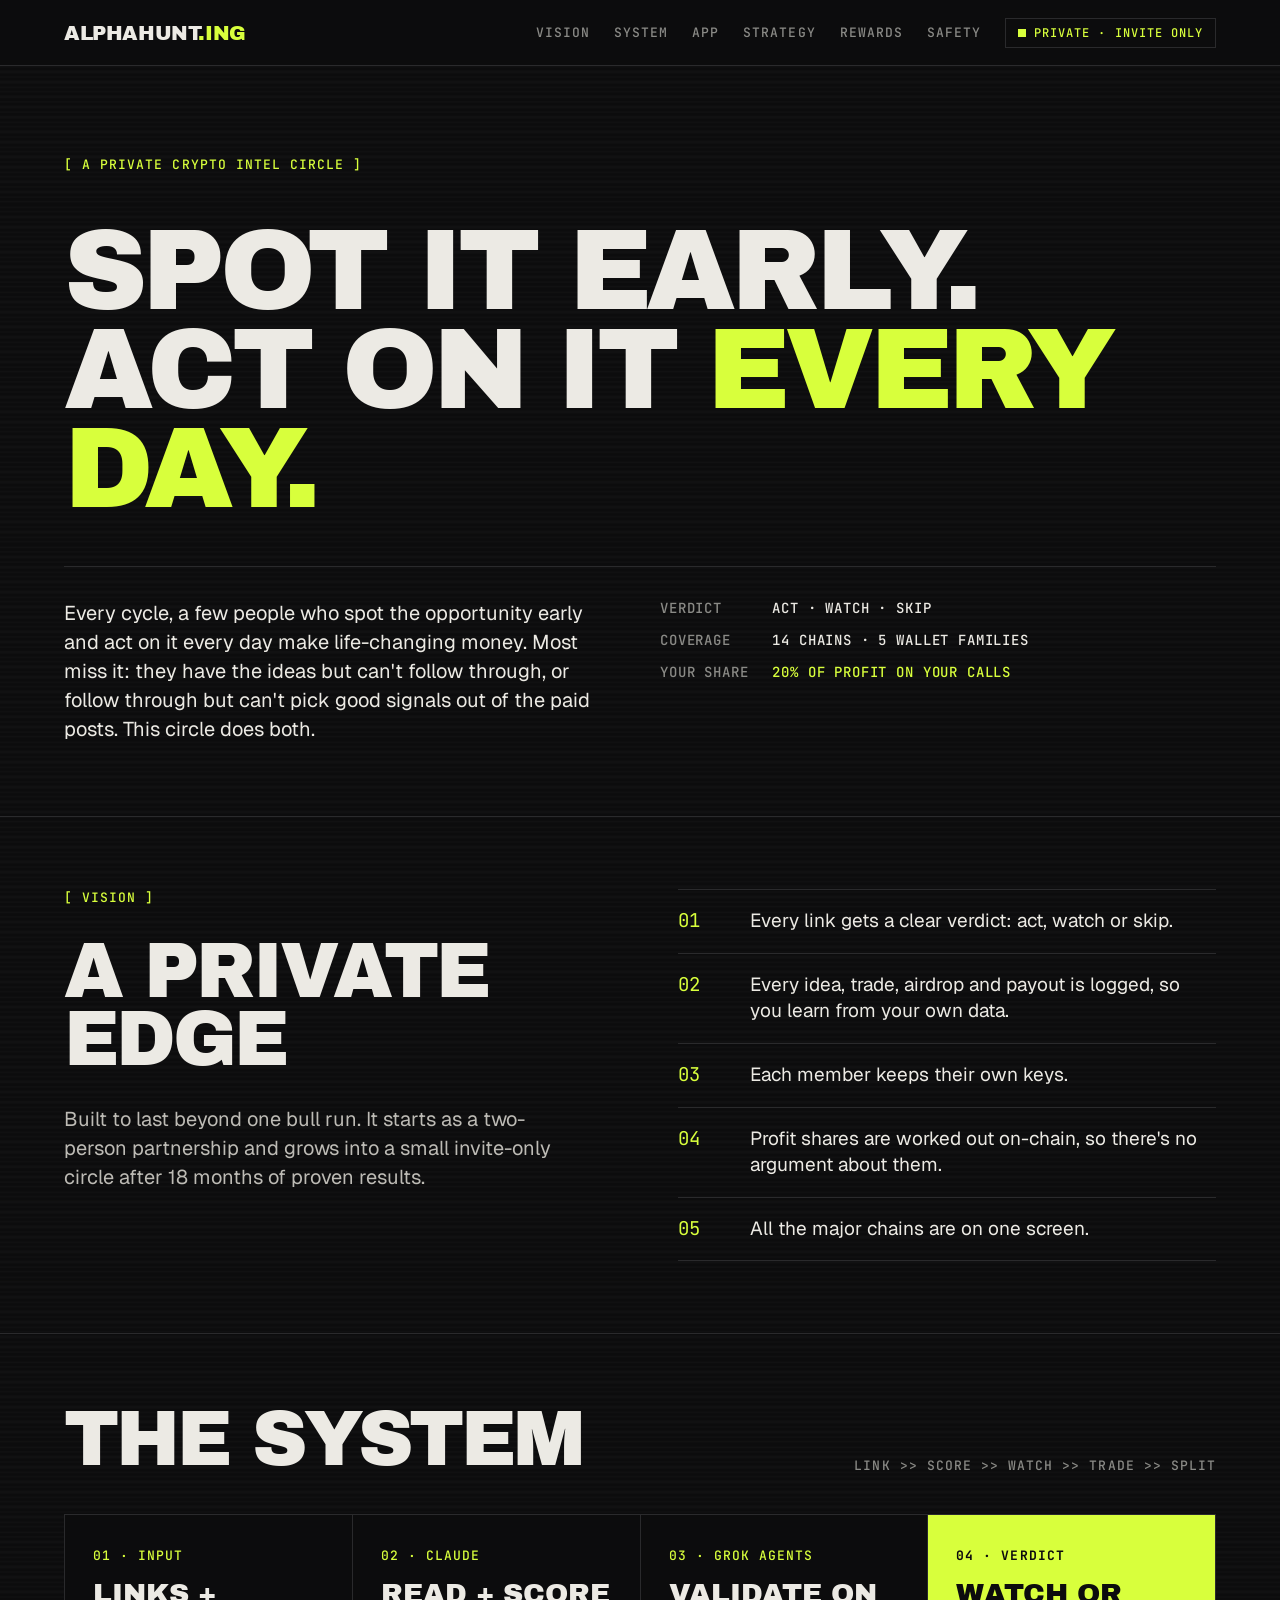
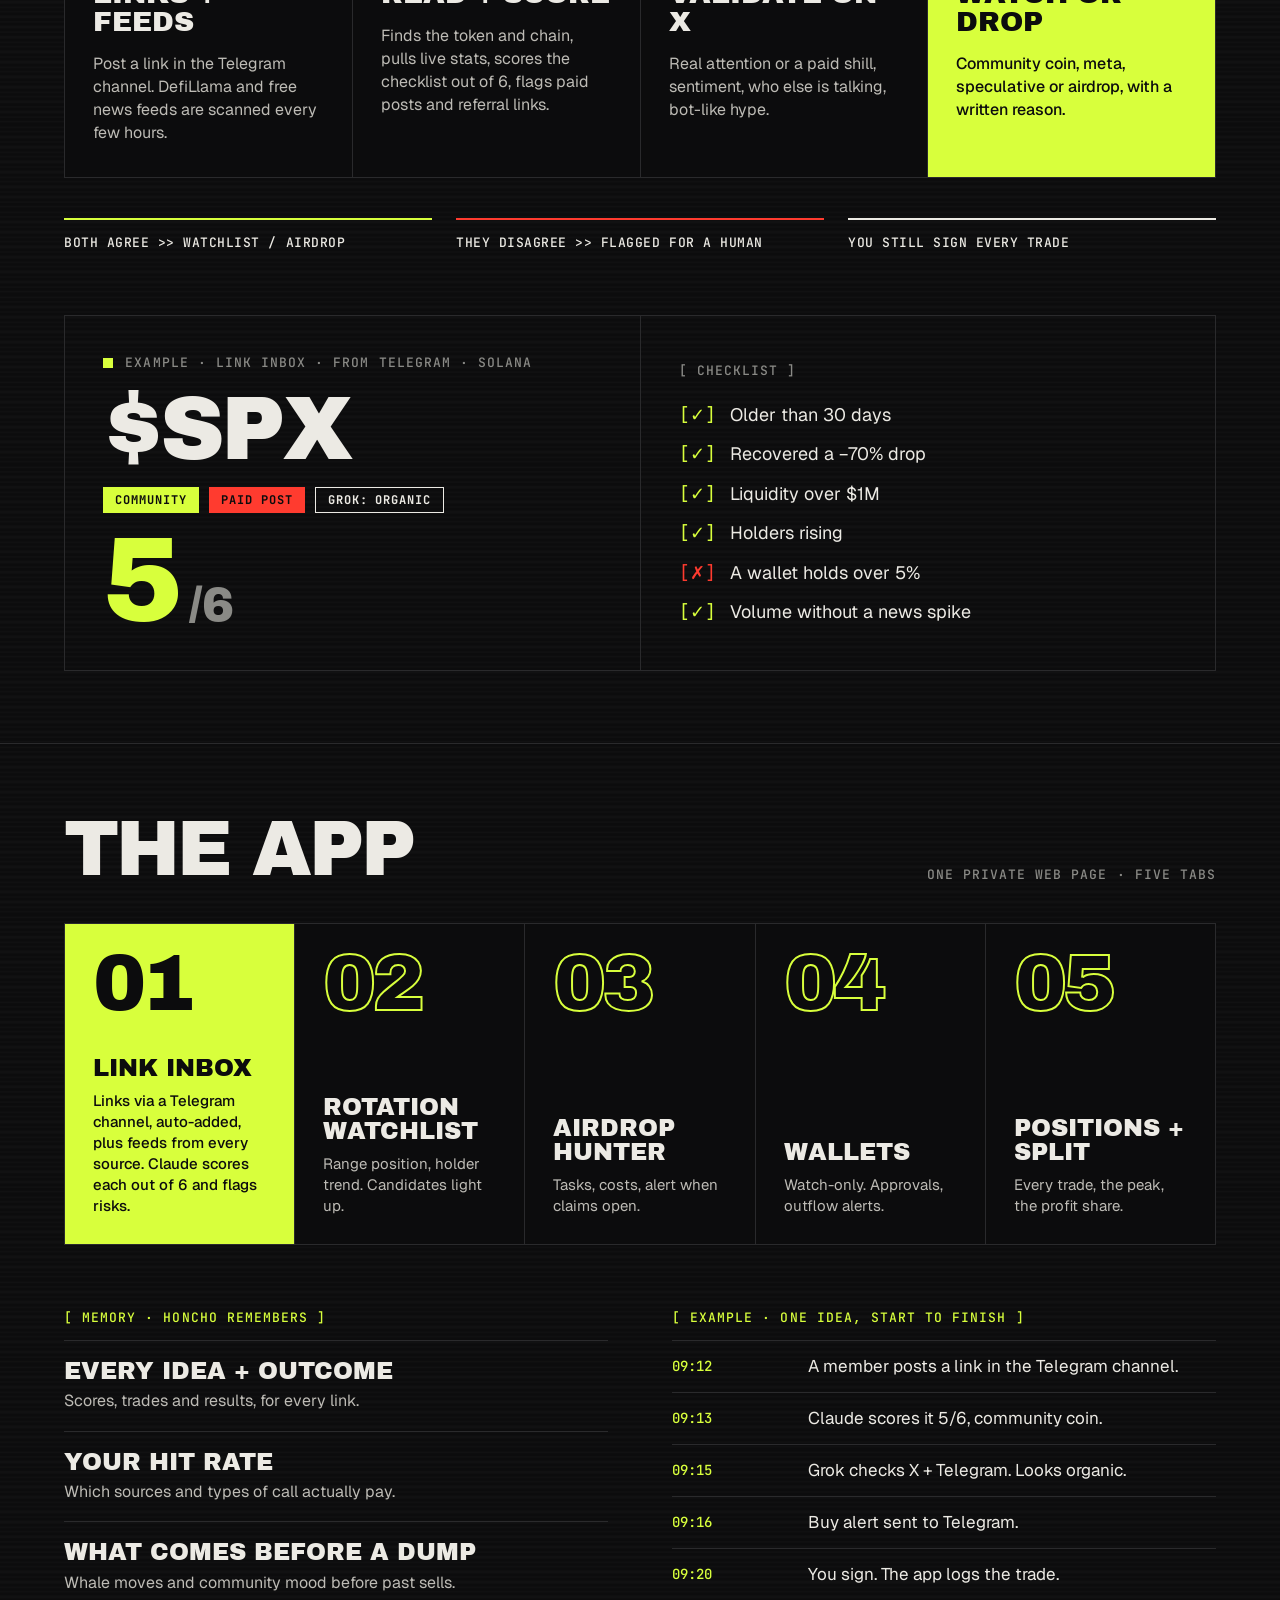
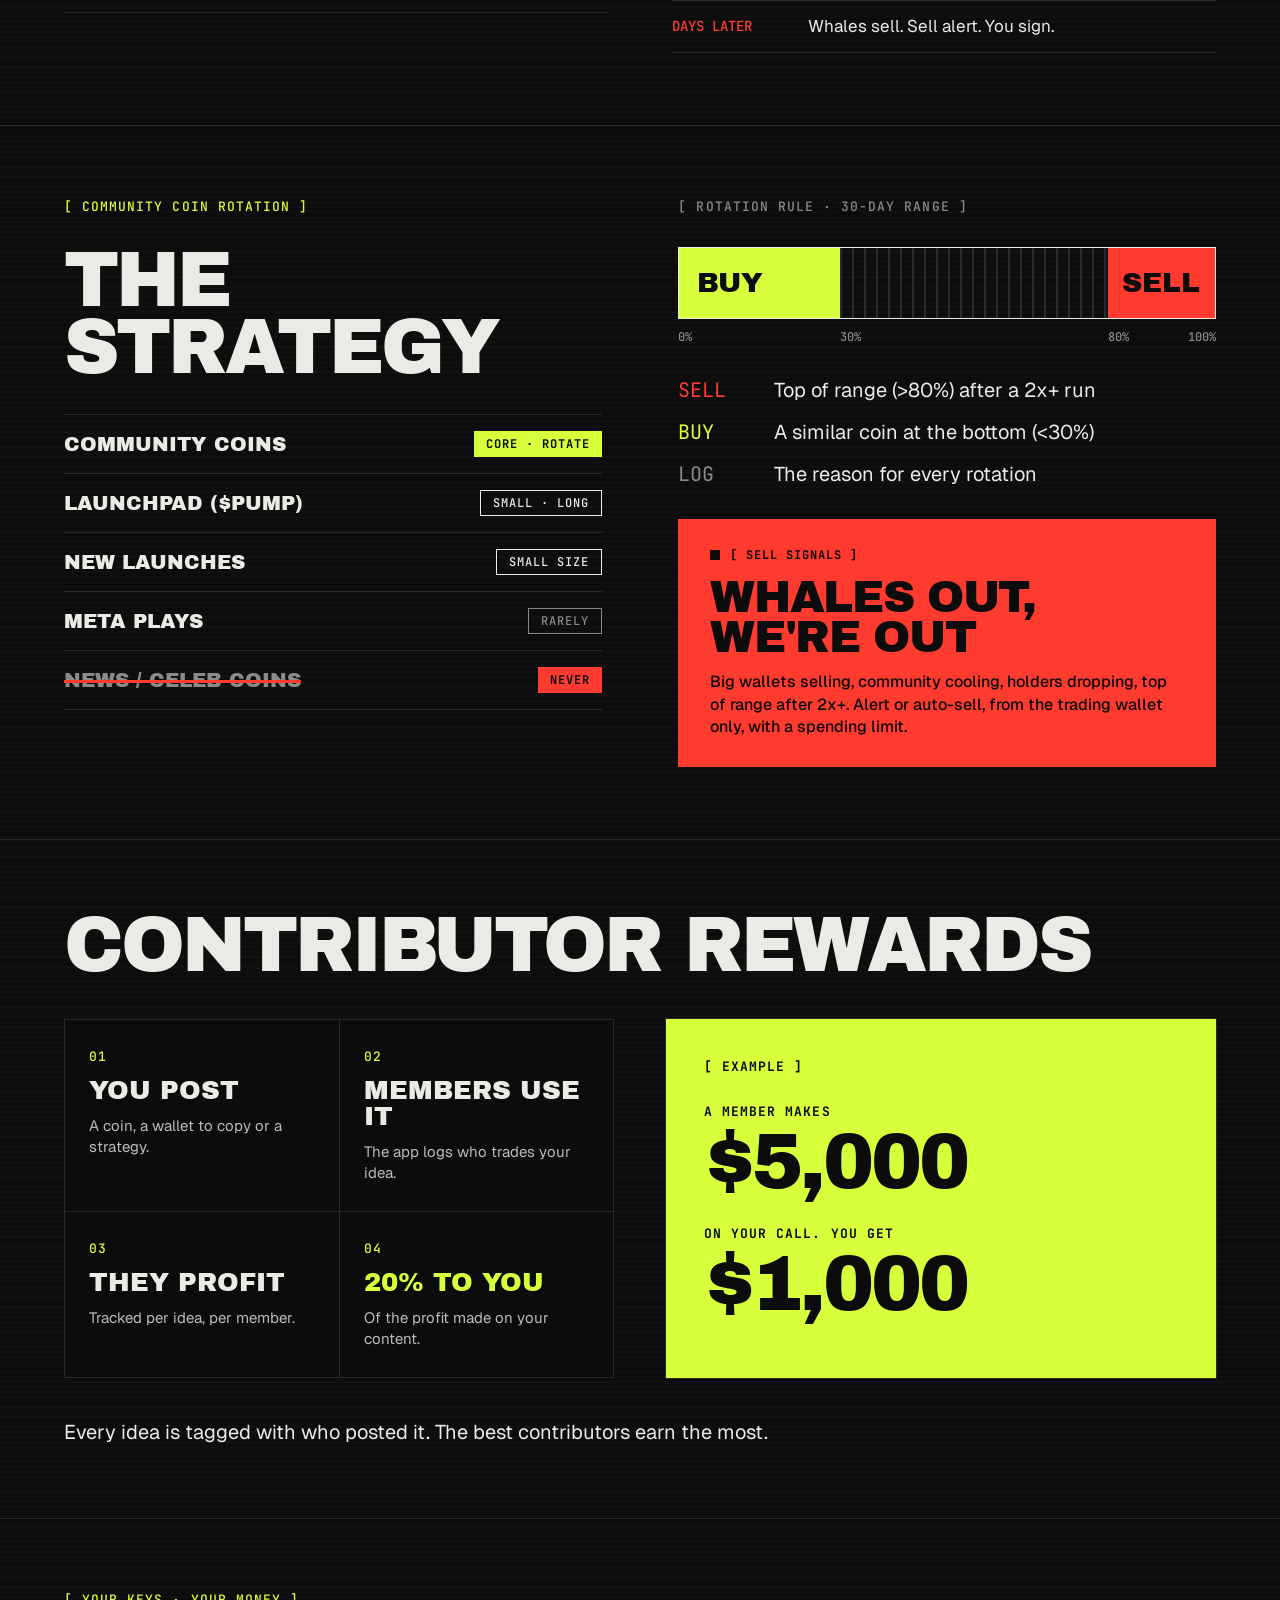
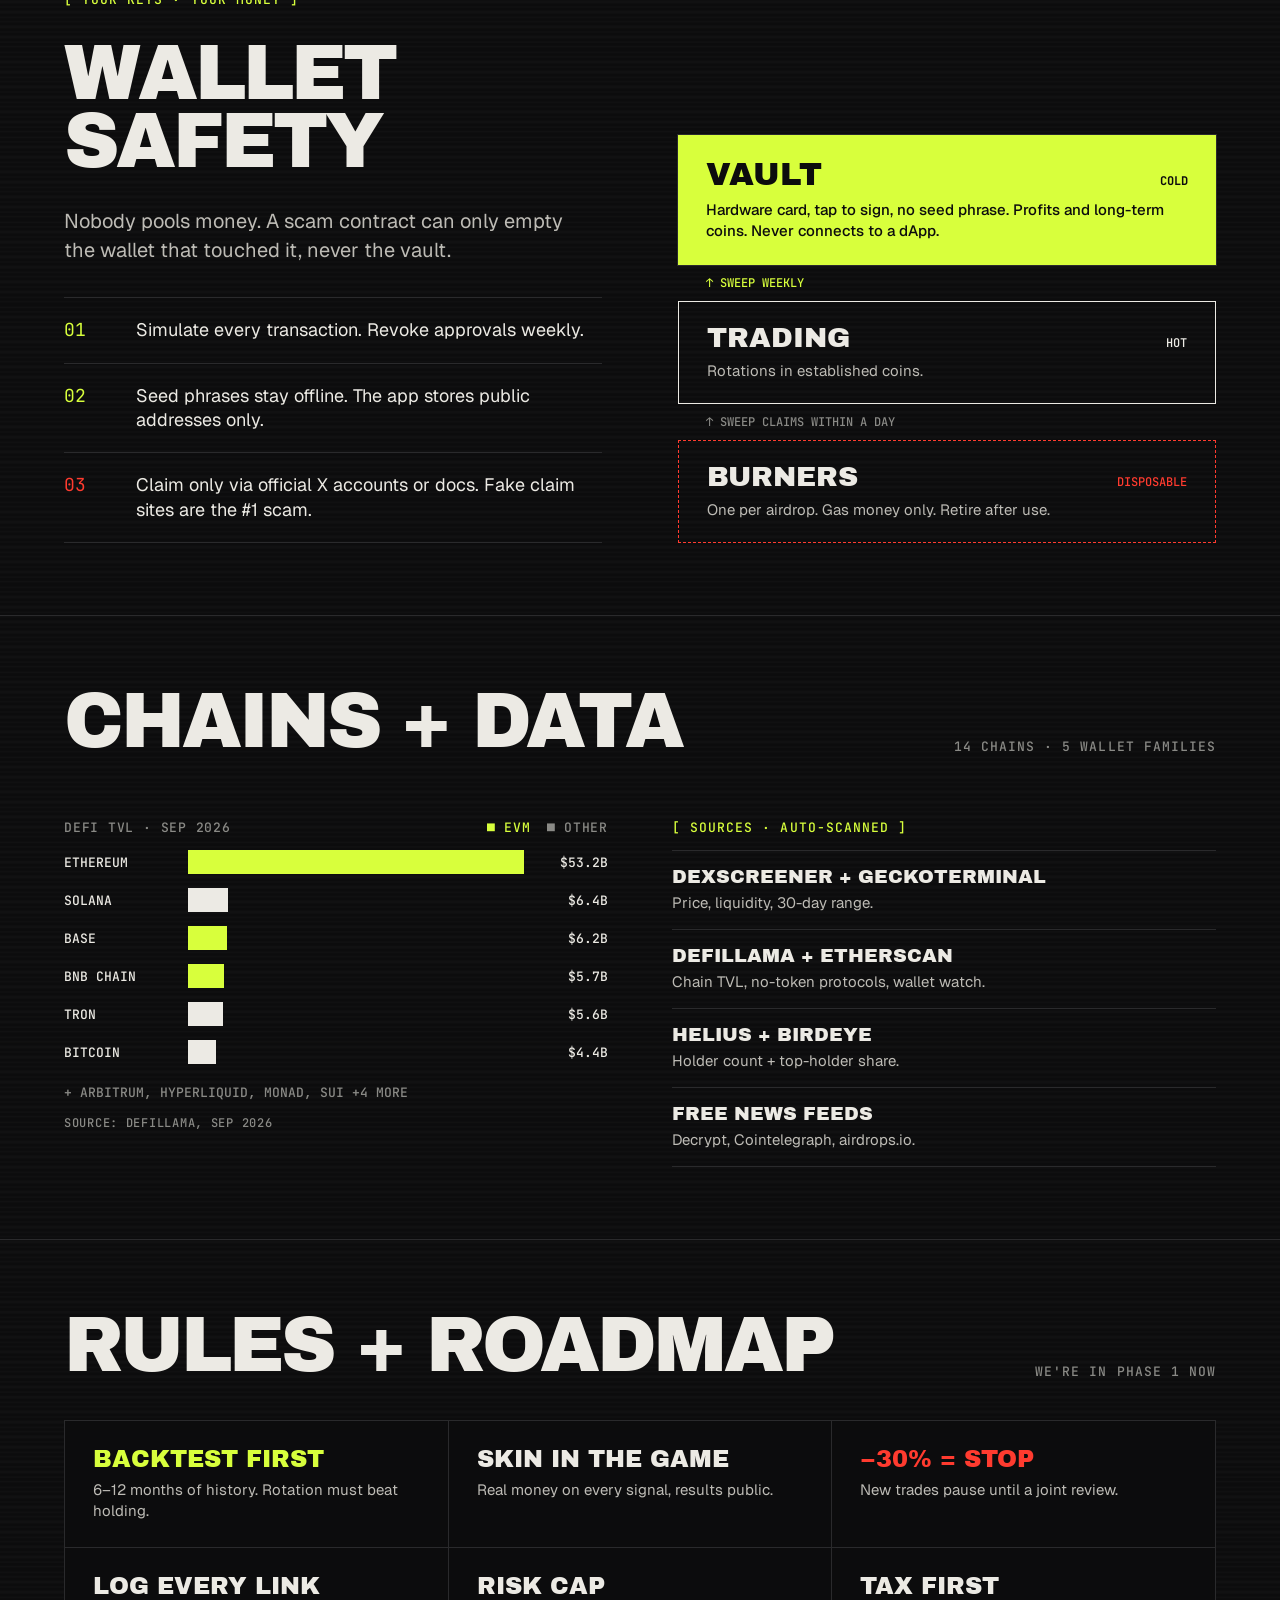
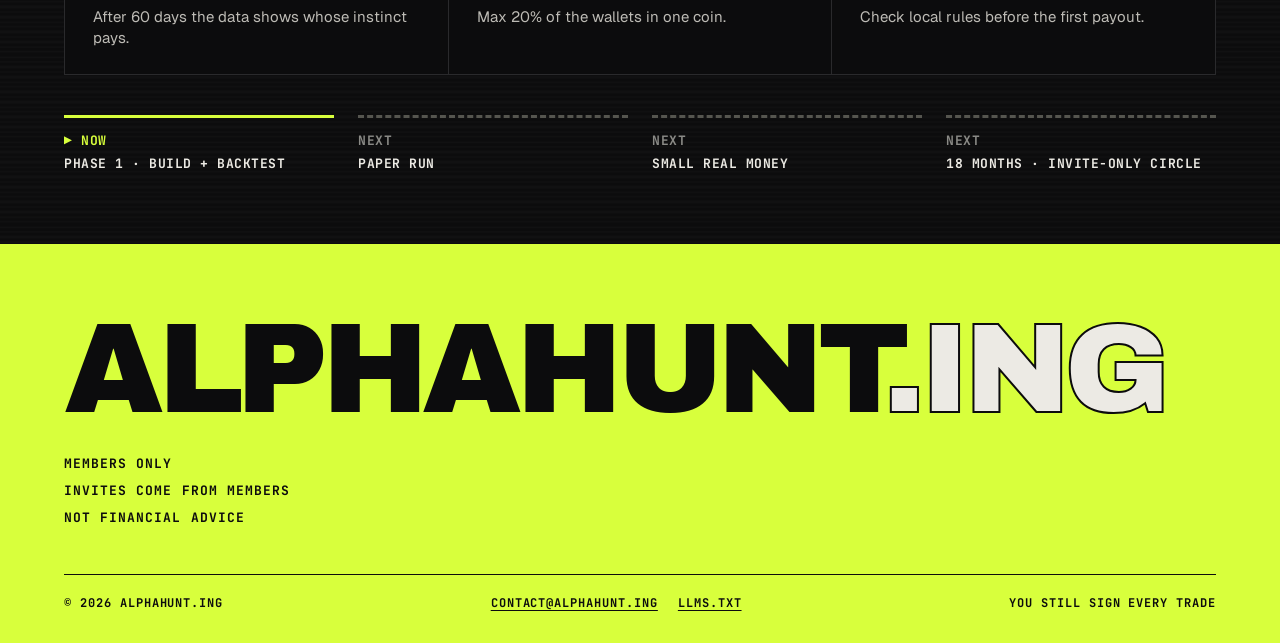
==== index.html @ 8d7c74eb "alphahunt.ing landing site from Claude Design Port of alphahunt-site.dc.html to static HTML: one pag" ====
<!DOCTYPE html>
<html lang="en">
<head>
<meta charset="utf-8">
<meta name="viewport" content="width=device-width, initial-scale=1">

<title>AlphaHunt · Spot it early. Act on it every day.</title>
<meta name="description" content="A private, invite-only crypto intel circle. Every link a member posts gets a clear verdict: act, watch or skip. Members keep their own keys and sign every trade, and contributors share in the profit made on their calls. Not financial advice.">
<link rel="canonical" href="https://alphahunt.ing/">
<meta name="robots" content="index, follow, max-image-preview:large, max-snippet:-1, max-video-preview:-1">
<meta name="theme-color" content="#0C0C0D">
<meta name="color-scheme" content="dark">

<meta property="og:type" content="website">
<meta property="og:site_name" content="AlphaHunt">
<meta property="og:locale" content="en_US">
<meta property="og:url" content="https://alphahunt.ing/">
<meta property="og:title" content="AlphaHunt · Spot it early. Act on it every day.">
<meta property="og:description" content="A private, invite-only crypto intel circle. Every link gets a verdict: act, watch or skip. You keep your keys and sign every trade. Not financial advice.">
<meta property="og:image" content="https://alphahunt.ing/assets/og.png">
<meta property="og:image:type" content="image/png">
<meta property="og:image:width" content="1200">
<meta property="og:image:height" content="630">
<meta property="og:image:alt" content="AlphaHunt.ing. Spot it early. Act on it every day. A private crypto intel circle, invite only.">

<meta name="twitter:card" content="summary_large_image">
<meta name="twitter:title" content="AlphaHunt · Spot it early. Act on it every day.">
<meta name="twitter:description" content="A private, invite-only crypto intel circle. Every link gets a verdict: act, watch or skip. You keep your keys and sign every trade. Not financial advice.">
<meta name="twitter:image" content="https://alphahunt.ing/assets/og.png">
<meta name="twitter:image:alt" content="AlphaHunt.ing. Spot it early. Act on it every day. A private crypto intel circle, invite only.">

<link rel="icon" href="/assets/favicon.svg" type="image/svg+xml">
<link rel="apple-touch-icon" href="/assets/apple-touch-icon.png">
<link rel="manifest" href="/site.webmanifest">
<link rel="alternate" type="text/plain" href="/llms.txt" title="llms.txt">

<link rel="preconnect" href="https://fonts.googleapis.com">
<link rel="preconnect" href="https://fonts.gstatic.com" crossorigin>
<link href="https://fonts.googleapis.com/css2?family=Archivo+Black&family=Geist:wght@400;500;600&family=JetBrains+Mono:wght@500;700&display=swap" rel="stylesheet">
<link rel="stylesheet" href="/assets/alphahunt.css">
<script src="/assets/alphahunt.js" defer></script>

<script type="application/ld+json">
{
  "@context": "https://schema.org",
  "@graph": [
    {
      "@type": "Organization",
      "@id": "https://alphahunt.ing/#organization",
      "name": "AlphaHunt",
      "url": "https://alphahunt.ing/",
      "description": "A private, invite-only crypto intel circle. Members post links; each gets a scored verdict (act, watch or skip), every idea and trade is logged, members keep their own keys and sign every trade. Not financial advice.",
      "slogan": "Spot it early. Act on it every day.",
      "email": "contact@alphahunt.ing",
      "logo": {
        "@type": "ImageObject",
        "url": "https://alphahunt.ing/assets/icon-512.png",
        "width": 512,
        "height": 512
      },
      "image": "https://alphahunt.ing/assets/og.png",
      "sameAs": ["https://github.com/Alphahunt-ing"]
    },
    {
      "@type": "WebSite",
      "@id": "https://alphahunt.ing/#website",
      "url": "https://alphahunt.ing/",
      "name": "AlphaHunt",
      "inLanguage": "en",
      "publisher": { "@id": "https://alphahunt.ing/#organization" }
    }
  ]
}
</script>
</head>
<body>
<a class="skip" href="#main">Skip to content</a>

<div class="shell" id="top">

<nav class="nav" aria-label="Primary">
  <a class="brand" href="#top" aria-label="AlphaHunt.ing, back to top">AlphaHunt<span>.ing</span></a>
  <div class="nav__links">
    <a href="#vision">VISION</a>
    <a href="#system">SYSTEM</a>
    <a href="#app">APP</a>
    <a href="#strategy">STRATEGY</a>
    <a href="#rewards">REWARDS</a>
    <a href="#safety">SAFETY</a>
    <span class="status"><span class="blip" aria-hidden="true"></span>PRIVATE · INVITE ONLY</span>
  </div>
  <details class="menu" data-menu>
    <summary aria-label="Menu"><span class="menu__open">MENU</span><span class="menu__close">CLOSE</span></summary>
    <div class="menu__panel">
      <a href="#vision">VISION</a>
      <a href="#system">SYSTEM</a>
      <a href="#app">APP</a>
      <a href="#strategy">STRATEGY</a>
      <a href="#rewards">REWARDS</a>
      <a href="#safety">SAFETY</a>
      <span class="status"><span class="blip" aria-hidden="true"></span>PRIVATE · INVITE ONLY</span>
    </div>
  </details>
</nav>

<main id="main">

  <section class="hero" aria-labelledby="hero-h">
    <p class="kick">[ A PRIVATE CRYPTO INTEL CIRCLE ]</p>
    <h1 class="hero__h" id="hero-h">Spot it early. Act on it <span class="lime">every day.</span></h1>
    <div class="hero__foot">
      <p class="lede">Every cycle, a few people who spot the opportunity early and act on it every day make life-changing money. Most miss it: they have the ideas but can't follow through, or follow through but can't pick good signals out of the paid posts. This circle does both.</p>
      <dl class="spec">
        <dt>VERDICT</dt><dd>ACT · WATCH · SKIP</dd>
        <dt>COVERAGE</dt><dd>14 CHAINS · 5 WALLET FAMILIES</dd>
        <dt>YOUR SHARE</dt><dd class="lime">20% OF PROFIT ON YOUR CALLS</dd>
      </dl>
    </div>
  </section>

  <section class="sec split" id="vision" aria-labelledby="vision-h">
    <div class="stack">
      <p class="kick">[ VISION ]</p>
      <h2 class="h2" id="vision-h">A private edge</h2>
      <p class="lede lede--soft">Built to last beyond one bull run. It starts as a two-person partnership and grows into a small invite-only circle after 18 months of proven results.</p>
    </div>
    <ol class="rows rows--end">
      <li><span class="num">01</span><span>Every link gets a clear verdict: act, watch or skip.</span></li>
      <li><span class="num">02</span><span>Every idea, trade, airdrop and payout is logged, so you learn from your own data.</span></li>
      <li><span class="num">03</span><span>Each member keeps their own keys.</span></li>
      <li><span class="num">04</span><span>Profit shares are worked out on-chain, so there's no argument about them.</span></li>
      <li><span class="num">05</span><span>All the major chains are on one screen.</span></li>
    </ol>
  </section>

  <section class="sec" id="system" aria-labelledby="system-h">
    <div class="head">
      <h2 class="h2" id="system-h">The System</h2>
      <p class="kick kick--muted">LINK &gt;&gt; SCORE &gt;&gt; WATCH &gt;&gt; TRADE &gt;&gt; SPLIT</p>
    </div>
    <ol class="tiles tiles--240">
      <li class="tile"><span class="kick">01 · INPUT</span><span class="tile__h">Links + feeds</span><span class="tile__p">Post a link in the Telegram channel. DefiLlama and free news feeds are scanned every few hours.</span></li>
      <li class="tile"><span class="kick">02 · CLAUDE</span><span class="tile__h">Read + score</span><span class="tile__p">Finds the token and chain, pulls live stats, scores the checklist out of 6, flags paid posts and referral links.</span></li>
      <li class="tile"><span class="kick">03 · GROK AGENTS</span><span class="tile__h">Validate on X</span><span class="tile__p">Real attention or a paid shill, sentiment, who else is talking, bot-like hype.</span></li>
      <li class="tile tile--lime"><span class="kick">04 · VERDICT</span><span class="tile__h">Watch or drop</span><span class="tile__p">Community coin, meta, speculative or airdrop, with a written reason.</span></li>
    </ol>
    <ul class="outcomes">
      <li class="outcome outcome--lime">BOTH AGREE &gt;&gt; WATCHLIST / AIRDROP</li>
      <li class="outcome outcome--red">THEY DISAGREE &gt;&gt; FLAGGED FOR A HUMAN</li>
      <li class="outcome outcome--paper">YOU STILL SIGN EVERY TRADE</li>
    </ul>

    <figure class="inbox" aria-label="Example: one link in the inbox">
      <div class="inbox__card">
        <p class="inbox__src"><span class="blip blip--lg" aria-hidden="true"></span><span>EXAMPLE · LINK INBOX · FROM TELEGRAM · SOLANA</span></p>
        <p class="inbox__tk">$SPX</p>
        <p class="tags">
          <span class="tag tag--lime">COMMUNITY</span>
          <span class="tag tag--red">PAID POST</span>
          <span class="tag tag--line">GROK: ORGANIC</span>
        </p>
        <p class="score"><span class="score__n">5</span><span class="score__d">/6</span></p>
      </div>
      <div class="inbox__list">
        <p class="kick kick--muted">[ CHECKLIST ]</p>
        <ul class="checks">
          <li><span class="ck" aria-hidden="true">[✓]</span><span><span class="sr">Pass: </span>Older than 30 days</span></li>
          <li><span class="ck" aria-hidden="true">[✓]</span><span><span class="sr">Pass: </span>Recovered a −70% drop</span></li>
          <li><span class="ck" aria-hidden="true">[✓]</span><span><span class="sr">Pass: </span>Liquidity over $1M</span></li>
          <li><span class="ck" aria-hidden="true">[✓]</span><span><span class="sr">Pass: </span>Holders rising</span></li>
          <li><span class="ck ck--x" aria-hidden="true">[✗]</span><span><span class="sr">Fail: </span>A wallet holds over 5%</span></li>
          <li><span class="ck" aria-hidden="true">[✓]</span><span><span class="sr">Pass: </span>Volume without a news spike</span></li>
        </ul>
      </div>
    </figure>
  </section>

  <section class="sec" id="app" aria-labelledby="app-h">
    <div class="head">
      <h2 class="h2" id="app-h">The App</h2>
      <p class="kick kick--muted">ONE PRIVATE WEB PAGE · FIVE TABS</p>
    </div>
    <ol class="tiles tiles--220">
      <li class="tile tile--app tile--lime"><span class="big">01</span><span class="tile__txt"><span class="tile__h tile__h--24">Link inbox</span><span class="tile__p">Links via a Telegram channel, auto-added, plus feeds from every source. Claude scores each out of 6 and flags risks.</span></span></li>
      <li class="tile tile--app"><span class="big big--outline">02</span><span class="tile__txt"><span class="tile__h tile__h--24">Rotation watchlist</span><span class="tile__p">Range position, holder trend. Candidates light up.</span></span></li>
      <li class="tile tile--app"><span class="big big--outline">03</span><span class="tile__txt"><span class="tile__h tile__h--24">Airdrop hunter</span><span class="tile__p">Tasks, costs, alert when claims open.</span></span></li>
      <li class="tile tile--app"><span class="big big--outline">04</span><span class="tile__txt"><span class="tile__h tile__h--24">Wallets</span><span class="tile__p">Watch-only. Approvals, outflow alerts.</span></span></li>
      <li class="tile tile--app"><span class="big big--outline">05</span><span class="tile__txt"><span class="tile__h tile__h--24">Positions + split</span><span class="tile__p">Every trade, the peak, the profit share.</span></span></li>
    </ol>
    <div class="two">
      <div>
        <p class="kick kick--pad">[ MEMORY · HONCHO REMEMBERS ]</p>
        <ul class="rows rows--stack">
          <li><span class="row__h">Every idea + outcome</span><span class="row__p">Scores, trades and results, for every link.</span></li>
          <li><span class="row__h">Your hit rate</span><span class="row__p">Which sources and types of call actually pay.</span></li>
          <li><span class="row__h">What comes before a dump</span><span class="row__p">Whale moves and community mood before past sells.</span></li>
        </ul>
      </div>
      <div>
        <p class="kick kick--pad">[ EXAMPLE · ONE IDEA, START TO FINISH ]</p>
        <ol class="rows rows--time">
          <li><span class="t">09:12</span><span>A member posts a link in the Telegram channel.</span></li>
          <li><span class="t">09:13</span><span>Claude scores it 5/6, community coin.</span></li>
          <li><span class="t">09:15</span><span>Grok checks X + Telegram. Looks organic.</span></li>
          <li><span class="t">09:16</span><span>Buy alert sent to Telegram.</span></li>
          <li><span class="t">09:20</span><span>You sign. The app logs the trade.</span></li>
          <li><span class="t t--red">DAYS LATER</span><span>Whales sell. Sell alert. You sign.</span></li>
        </ol>
      </div>
    </div>
  </section>

  <section class="sec split" id="strategy" aria-labelledby="strategy-h">
    <div class="stack">
      <p class="kick">[ COMMUNITY COIN ROTATION ]</p>
      <h2 class="h2" id="strategy-h">The Strategy</h2>
      <ul class="plays">
        <li><span class="play">Community coins</span><span class="tag tag--lime">CORE · ROTATE</span></li>
        <li><span class="play">Launchpad ($PUMP)</span><span class="tag tag--line">SMALL · LONG</span></li>
        <li><span class="play">New launches</span><span class="tag tag--line">SMALL SIZE</span></li>
        <li><span class="play">Meta plays</span><span class="tag tag--muted">RARELY</span></li>
        <li><span class="play play--struck">News / celeb coins</span><span class="tag tag--red">NEVER</span></li>
      </ul>
    </div>
    <div class="stack stack--end">
      <p class="kick kick--muted">[ ROTATION RULE · 30-DAY RANGE ]</p>
      <figure class="range" aria-label="30-day range: buy below 30%, sell above 80%">
        <div class="range__bar" aria-hidden="true"><span class="range__buy">BUY</span><span class="range__mid"></span><span class="range__sell">SELL</span></div>
        <div class="range__scale" aria-hidden="true"><span>0%</span><span>30%</span><span class="range__end"><span>80%</span><span>100%</span></span></div>
      </figure>
      <ul class="rules">
        <li><span class="rule__k rule__k--red">SELL</span><span>Top of range (&gt;80%) after a 2x+ run</span></li>
        <li><span class="rule__k">BUY</span><span>A similar coin at the bottom (&lt;30%)</span></li>
        <li><span class="rule__k rule__k--muted">LOG</span><span>The reason for every rotation</span></li>
      </ul>
      <div class="alert">
        <p class="alert__k"><span class="blip blip--ink blip--fast" aria-hidden="true"></span>[ SELL SIGNALS ]</p>
        <p class="alert__h">Whales out, we're out</p>
        <p class="alert__p">Big wallets selling, community cooling, holders dropping, top of range after 2x+. Alert or auto-sell, from the trading wallet only, with a spending limit.</p>
      </div>
    </div>
  </section>

  <section class="sec" id="rewards" aria-labelledby="rewards-h">
    <h2 class="h2" id="rewards-h">Contributor Rewards</h2>
    <div class="rewards">
      <ol class="tiles tiles--steps tiles--top">
        <li class="tile tile--sm"><span class="kick">01</span><span class="tile__h tile__h--26">You post</span><span class="tile__p">A coin, a wallet to copy or a strategy.</span></li>
        <li class="tile tile--sm"><span class="kick">02</span><span class="tile__h tile__h--26">Members use it</span><span class="tile__p">The app logs who trades your idea.</span></li>
        <li class="tile tile--sm"><span class="kick">03</span><span class="tile__h tile__h--26">They profit</span><span class="tile__p">Tracked per idea, per member.</span></li>
        <li class="tile tile--sm"><span class="kick">04</span><span class="tile__h tile__h--26 lime">20% to you</span><span class="tile__p">Of the profit made on your content.</span></li>
      </ol>
      <figure class="example" aria-label="Example: a member makes $5,000 on your call, you get $1,000">
        <p class="kick">[ EXAMPLE ]</p>
        <p class="example__row"><span class="kick">A MEMBER MAKES</span><span class="example__n">$5,000</span></p>
        <p class="example__row"><span class="kick">ON YOUR CALL. YOU GET</span><span class="example__n">$1,000</span></p>
      </figure>
    </div>
    <p class="lede lede--narrow">Every idea is tagged with who posted it. The best contributors earn the most.</p>
  </section>

  <section class="sec split" id="safety" aria-labelledby="safety-h">
    <div class="stack">
      <p class="kick">[ YOUR KEYS · YOUR MONEY ]</p>
      <h2 class="h2" id="safety-h">Wallet Safety</h2>
      <p class="lede lede--soft">Nobody pools money. A scam contract can only empty the wallet that touched it, never the vault.</p>
      <ol class="rows rows--safety">
        <li><span class="num">01</span><span>Simulate every transaction. Revoke approvals weekly.</span></li>
        <li><span class="num">02</span><span>Seed phrases stay offline. The app stores public addresses only.</span></li>
        <li><span class="num num--red">03</span><span>Claim only via official X accounts or docs. Fake claim sites are the #1 scam.</span></li>
      </ol>
    </div>
    <div class="wallets">
      <div class="wallet wallet--vault"><span class="wallet__h">Vault</span><span class="wallet__k">COLD</span><span class="wallet__p">Hardware card, tap to sign, no seed phrase. Profits and long-term coins. Never connects to a dApp.</span></div>
      <p class="sweep sweep--lime">↑ SWEEP WEEKLY</p>
      <div class="wallet wallet--hot"><span class="wallet__h">Trading</span><span class="wallet__k">HOT</span><span class="wallet__p">Rotations in established coins.</span></div>
      <p class="sweep">↑ SWEEP CLAIMS WITHIN A DAY</p>
      <div class="wallet wallet--burn"><span class="wallet__h">Burners</span><span class="wallet__k">DISPOSABLE</span><span class="wallet__p">One per airdrop. Gas money only. Retire after use.</span></div>
    </div>
  </section>

  <section class="sec" id="chains" aria-labelledby="chains-h">
    <div class="head">
      <h2 class="h2" id="chains-h">Chains + Data</h2>
      <p class="kick kick--muted">14 CHAINS · 5 WALLET FAMILIES</p>
    </div>
    <div class="two">
      <figure class="tvl" aria-labelledby="tvl-cap">
        <div class="tvl__head"><span id="tvl-cap">DEFI TVL · SEP 2026</span><span class="tvl__key"><span class="lime">■ EVM</span><span>■ OTHER</span></span></div>
        <ul class="tvl__bars">
          <li><span>ETHEREUM</span><span class="bar bar--evm bar--eth" aria-hidden="true"></span><span class="tvl__v">$53.2B</span></li>
          <li><span>SOLANA</span><span class="bar bar--sol" aria-hidden="true"></span><span class="tvl__v">$6.4B</span></li>
          <li><span>BASE</span><span class="bar bar--evm bar--base" aria-hidden="true"></span><span class="tvl__v">$6.2B</span></li>
          <li><span>BNB CHAIN</span><span class="bar bar--evm bar--bnb" aria-hidden="true"></span><span class="tvl__v">$5.7B</span></li>
          <li><span>TRON</span><span class="bar bar--tron" aria-hidden="true"></span><span class="tvl__v">$5.6B</span></li>
          <li><span>BITCOIN</span><span class="bar bar--btc" aria-hidden="true"></span><span class="tvl__v">$4.4B</span></li>
        </ul>
        <p class="tvl__more">+ ARBITRUM, HYPERLIQUID, MONAD, SUI +4 MORE</p>
        <figcaption class="tvl__src">SOURCE: DEFILLAMA, SEP 2026</figcaption>
      </figure>
      <div>
        <p class="kick kick--pad">[ SOURCES · AUTO-SCANNED ]</p>
        <ul class="rows rows--stack rows--src">
          <li><span class="row__h">DexScreener + GeckoTerminal</span><span class="row__p">Price, liquidity, 30-day range.</span></li>
          <li><span class="row__h">DefiLlama + Etherscan</span><span class="row__p">Chain TVL, no-token protocols, wallet watch.</span></li>
          <li><span class="row__h">Helius + Birdeye</span><span class="row__p">Holder count + top-holder share.</span></li>
          <li><span class="row__h">Free news feeds</span><span class="row__p">Decrypt, Cointelegraph, airdrops.io.</span></li>
        </ul>
      </div>
    </div>
  </section>

  <section class="sec" id="rules" aria-labelledby="rules-h">
    <div class="head">
      <h2 class="h2" id="rules-h">Rules + Roadmap</h2>
      <p class="kick kick--muted">WE'RE IN PHASE 1 NOW</p>
    </div>
    <ul class="tiles tiles--rules">
      <li class="tile tile--rule"><span class="tile__h tile__h--24 lime">Backtest first</span><span class="tile__p">6–12 months of history. Rotation must beat holding.</span></li>
      <li class="tile tile--rule"><span class="tile__h tile__h--24">Skin in the game</span><span class="tile__p">Real money on every signal, results public.</span></li>
      <li class="tile tile--rule"><span class="tile__h tile__h--24 red">−30% = stop</span><span class="tile__p">New trades pause until a joint review.</span></li>
      <li class="tile tile--rule"><span class="tile__h tile__h--24">Log every link</span><span class="tile__p">After 60 days the data shows whose instinct pays.</span></li>
      <li class="tile tile--rule"><span class="tile__h tile__h--24">Risk cap</span><span class="tile__p">Max 20% of the wallets in one coin.</span></li>
      <li class="tile tile--rule"><span class="tile__h tile__h--24">Tax first</span><span class="tile__p">Check local rules before the first payout.</span></li>
    </ul>
    <ol class="road">
      <li class="road__now"><span class="road__k">▶ NOW</span><span>PHASE 1 · BUILD + BACKTEST</span></li>
      <li><span class="road__k">NEXT</span><span>PAPER RUN</span></li>
      <li><span class="road__k">NEXT</span><span>SMALL REAL MONEY</span></li>
      <li><span class="road__k">NEXT</span><span>18 MONTHS · INVITE-ONLY CIRCLE</span></li>
    </ol>
  </section>

</main>

<footer class="foot">
  <div class="foot__top">
    <p class="foot__word" aria-label="AlphaHunt.ing">AlphaHunt<span>.ing</span></p>
    <ul class="foot__meta">
      <li>MEMBERS ONLY</li>
      <li>INVITES COME FROM MEMBERS</li>
      <li><strong>NOT FINANCIAL ADVICE</strong></li>
    </ul>
  </div>
  <div class="foot__bot">
    <span>© 2026 ALPHAHUNT.ING</span>
    <span class="foot__links"><a href="mailto:contact@alphahunt.ing">CONTACT@ALPHAHUNT.ING</a><a href="/llms.txt">LLMS.TXT</a></span>
    <span>YOU STILL SIGN EVERY TRADE</span>
  </div>
</footer>

</div>
</body>
</html>
---- assets/alphahunt.css ----
/* alphahunt.ing — the whole design system. Ported from the Claude Design file
   alphahunt-site.dc.html. Tokens first; everything below reads them. */

:root {
  --ink: #0C0C0D;      /* background */
  --paper: #ECEAE4;    /* text */
  --lime: #D8FF3C;     /* signal */
  --red: #FF3B2F;      /* danger, sell */
  --line: #2A2A2C;     /* rules, borders */
  --muted: #8A8A86;    /* labels */
  --soft: #BDBBB5;     /* body copy on dark */
  --dim: #55554F;      /* dashed roadmap */

  --display: "Archivo Black", "Arial Black", Impact, sans-serif;
  --sans: "Geist", system-ui, -apple-system, "Segoe UI", sans-serif;
  --mono: "JetBrains Mono", ui-monospace, SFMono-Regular, Menlo, monospace;

  --gutter: clamp(20px, 5vw, 72px);
  --sec-y: clamp(56px, 8vh, 96px);
  --nav-h: 66px;
  --scan: repeating-linear-gradient(0deg, rgba(255, 255, 255, .02) 0 2px, transparent 2px 5px);
}

/* ------------------------------------------------------------------ base */
*, *::before, *::after { box-sizing: border-box; }
html { scroll-behavior: smooth; -webkit-text-size-adjust: 100%; }
body { margin: 0; background: var(--ink); color: var(--paper); font-family: var(--sans); -webkit-font-smoothing: antialiased; }
p, h1, h2, ol, ul, dl, dd, figure { margin: 0; }
ol, ul { padding: 0; list-style: none; }
a { color: var(--lime); text-decoration: none; }
a:hover { color: var(--paper); }
:focus-visible { outline: 2px solid var(--lime); outline-offset: 3px; }
::selection { background: var(--lime); color: var(--ink); }

.sr { position: absolute; width: 1px; height: 1px; overflow: hidden; clip: rect(0 0 0 0); white-space: nowrap; }
.skip { position: absolute; left: 12px; top: -60px; z-index: 50; background: var(--lime); color: var(--ink); padding: 10px 14px; font: 700 13px var(--mono); }
.skip:focus { top: 12px; color: var(--ink); }
.lime { color: var(--lime); }
.red { color: var(--red); }

.shell { min-height: 100vh; background: var(--scan), var(--ink); overflow-x: clip; }
section[id] { scroll-margin-top: var(--nav-h); }

@keyframes blink { 50% { opacity: .15; } }
.blip { width: 8px; height: 8px; flex-shrink: 0; background: var(--lime); animation: blink 1.4s steps(2) infinite; }
.blip--lg { width: 10px; height: 10px; }
.blip--ink { width: 10px; height: 10px; background: var(--ink); }
.blip--fast { animation-duration: 1s; }

/* ------------------------------------------------------------------ type */
.kick { font: 500 13px var(--mono); letter-spacing: .08em; color: var(--lime); }
.kick--muted { color: var(--muted); }
.kick--pad { padding-bottom: 14px; }
.h2 { font: 400 clamp(44px, 6vw, 96px)/.88 var(--display); letter-spacing: -.04em; text-transform: uppercase; overflow-wrap: anywhere; }
.lede { font-size: 20px; line-height: 1.45; text-wrap: pretty; max-width: 620px; }
.lede--soft { color: var(--soft); max-width: 520px; }
.lede--narrow { line-height: 1.4; max-width: 720px; }

/* ------------------------------------------------------------------ nav */
.nav { position: sticky; top: 0; z-index: 20; min-height: var(--nav-h); display: flex; justify-content: space-between; align-items: center; gap: 16px; padding: 14px var(--gutter); background: var(--ink); border-bottom: 1px solid var(--line); font: 500 13px var(--mono); letter-spacing: .08em; }
.brand { font: 400 20px var(--display); letter-spacing: -.02em; text-transform: uppercase; color: var(--paper); white-space: nowrap; }
.brand span { color: var(--lime); }
.brand:hover { color: var(--paper); }
.nav__links { display: flex; gap: 24px; flex-wrap: wrap; align-items: center; justify-content: flex-end; }
.nav__links a, .menu__panel a { color: var(--muted); }
.nav__links a:hover, .menu__panel a:hover { color: var(--paper); }
.status { display: flex; gap: 8px; align-items: center; border: 1px solid var(--line); color: var(--lime); font-size: 12px; padding: 6px 12px; white-space: nowrap; }

/* Compact menu: a <details>, so it opens with the script blocked too. */
.menu { display: none; }
.menu summary { list-style: none; cursor: pointer; min-height: 40px; display: flex; align-items: center; padding: 0 14px; border: 1px solid var(--line); color: var(--paper); font: 700 12px var(--mono); letter-spacing: .1em; }
.menu summary::-webkit-details-marker { display: none; }
.menu summary:hover, .menu[open] summary { border-color: var(--lime); color: var(--lime); }
.menu__close { display: none; }
.menu[open] .menu__open { display: none; }
.menu[open] .menu__close { display: inline; }
.menu__panel { position: absolute; top: 100%; left: 0; right: 0; display: flex; flex-direction: column; padding: 8px var(--gutter) 24px; background: var(--ink); border-bottom: 1px solid var(--line); }
.menu__panel a { padding: 16px 0; border-bottom: 1px solid var(--line); font-size: 15px; }
.menu__panel .status { align-self: flex-start; margin-top: 20px; }

@media (max-width: 1079px) {
  .nav__links { display: none; }
  .menu { display: block; }
}

/* ------------------------------------------------------------------ sections */
.sec { padding: var(--sec-y) var(--gutter); border-top: 1px solid var(--line); display: flex; flex-direction: column; gap: 40px; }
.split { display: grid; grid-template-columns: repeat(auto-fit, minmax(min(100%, 420px), 1fr)); gap: clamp(40px, 6vw, 96px); }
.stack { display: flex; flex-direction: column; gap: 32px; min-width: 0; }
.stack--end { justify-content: flex-end; }
.head { display: flex; justify-content: space-between; align-items: flex-end; gap: 24px; flex-wrap: wrap; }
.two { display: grid; grid-template-columns: repeat(auto-fit, minmax(min(100%, 420px), 1fr)); gap: clamp(32px, 5vw, 80px); margin-top: 24px; }
.two > * { min-width: 0; }

/* ------------------------------------------------------------------ hero */
.hero { padding: clamp(56px, 10vh, 120px) var(--gutter) clamp(48px, 8vh, 96px); display: flex; flex-direction: column; gap: 48px; }
.hero__h { font: 400 clamp(56px, 9vw, 150px)/.86 var(--display); letter-spacing: -.045em; text-transform: uppercase; max-width: 1400px; }
.hero__foot { display: grid; grid-template-columns: repeat(auto-fit, minmax(min(100%, 300px), 1fr)); gap: 40px; border-top: 1px solid var(--line); padding-top: 32px; }
.spec { display: grid; grid-template-columns: auto 1fr; gap: 14px 24px; align-content: start; font: 500 14px var(--mono); letter-spacing: .06em; }
.spec dt { color: var(--muted); }

/* ------------------------------------------------------------------ rows */
.rows--end { display: flex; flex-direction: column; justify-content: flex-end; font-size: 19px; line-height: 1.4; }
.rows > li { border-top: 1px solid var(--line); }
.rows > li:last-child { border-bottom: 1px solid var(--line); }
.rows--end > li, .rows--safety > li { padding: 18px 0; display: grid; grid-template-columns: 56px 1fr; gap: 16px; }
.rows--safety > li { padding: 20px 0; font-size: 18px; line-height: 1.35; }
.num { font-family: var(--mono); color: var(--lime); }
.num--red { color: var(--red); }
.rows--stack > li { padding: 18px 0; display: flex; flex-direction: column; gap: 6px; }
.row__h { font: 400 24px/1.05 var(--display); text-transform: uppercase; }
.row__p { font-size: 16px; line-height: 1.4; color: var(--soft); }
.rows--src > li { padding: 16px 0; gap: 4px; }
.rows--src .row__h { font-size: 19px; line-height: 1.1; }
.rows--src .row__p { font-size: 15px; }
.rows--time > li { padding: 14px 0; display: grid; grid-template-columns: 120px 1fr; gap: 16px; font-size: 17px; line-height: 1.35; }
.t { font: 500 14px var(--mono); color: var(--lime); padding-top: 2px; }
.t--red { color: var(--red); }

/* ------------------------------------------------------------------ tiles */
.tiles { display: grid; gap: 1px; border: 1px solid var(--line); }
.tiles--240 { grid-template-columns: repeat(auto-fit, minmax(min(100%, 240px), 1fr)); }
.tiles--220 { grid-template-columns: repeat(auto-fit, minmax(min(100%, 220px), 1fr)); }
.tiles--steps { grid-template-columns: repeat(auto-fit, minmax(min(100%, 240px), 1fr)); } /* design: 180px; 240 keeps the four steps 2x2 instead of 3+1 */
.tiles--rules { grid-template-columns: repeat(auto-fit, minmax(min(100%, 340px), 1fr)); } /* design: 280px; 340 keeps the six rules 3x2 instead of 4+2 */
.tiles--top { align-self: start; }
.tile { box-shadow: 0 0 0 1px var(--line); background: var(--ink); padding: 32px 28px; display: flex; flex-direction: column; gap: 16px; min-width: 0; }
.tile__h { font: 400 28px/1 var(--display); text-transform: uppercase; }
.tile__h--24 { font-size: 24px; }
.tile__h--26 { font-size: 26px; }
.tile__p { font-size: 16px; line-height: 1.45; color: var(--soft); }
.tile--lime { background: var(--lime); color: var(--ink); }
.tile--lime .kick { color: var(--ink); font-weight: 700; }
.tile--lime .tile__p { color: var(--ink); font-weight: 500; }
.tile--app { padding: 28px; gap: 40px; justify-content: space-between; }
.tile--app .tile__p { font-size: 15px; line-height: 1.4; }
.tile__txt { display: flex; flex-direction: column; gap: 10px; }
.big { font: 400 80px/.8 var(--display); letter-spacing: -.05em; }
.big--outline { color: transparent; -webkit-text-stroke: 2px var(--lime); }
.tile--sm { padding: 28px 24px; gap: 12px; }
.tile--sm .tile__p { font-size: 15px; line-height: 1.4; }
.tile--rule { padding: 26px 28px; gap: 8px; }
.tile--rule .tile__p { font-size: 15px; line-height: 1.4; }

/* ------------------------------------------------------------------ system */
.outcomes { display: grid; grid-template-columns: repeat(auto-fit, minmax(min(100%, 240px), 1fr)); gap: 24px; font: 500 13px var(--mono); letter-spacing: .04em; }
.outcome { border-top: 2px solid; padding-top: 14px; }
.outcome--lime { border-color: var(--lime); }
.outcome--red { border-color: var(--red); }
.outcome--paper { border-color: var(--paper); }

.inbox { display: grid; grid-template-columns: repeat(auto-fit, minmax(min(100%, 340px), 1fr)); gap: 1px; border: 1px solid var(--line); margin-top: 24px; }
.inbox > * { box-shadow: 0 0 0 1px var(--line); min-width: 0; }
.inbox__card { padding: clamp(24px, 3vw, 44px); display: flex; flex-direction: column; gap: 20px; }
.inbox__src { display: flex; gap: 12px; align-items: center; font: 500 13px var(--mono); letter-spacing: .08em; color: var(--muted); }
.inbox__tk { font: 400 clamp(56px, 7vw, 96px)/.85 var(--display); letter-spacing: -.04em; text-transform: uppercase; }
.tags { display: flex; gap: 10px; flex-wrap: wrap; }
.tag { font: 700 12px var(--mono); letter-spacing: .08em; padding: 5px 12px; white-space: nowrap; }
.tag--lime { background: var(--lime); color: var(--ink); }
.tag--red { background: var(--red); color: var(--ink); }
.tag--line { border: 1px solid var(--paper); padding: 4px 12px; }
.tag--muted { border: 1px solid var(--muted); color: var(--muted); padding: 4px 12px; }
.score { display: flex; align-items: baseline; gap: 12px; margin-top: auto; font-family: var(--display); }
.score__n { font-size: 120px; line-height: .8; color: var(--lime); letter-spacing: -.05em; }
.score__d { font-size: 48px; color: var(--muted); }
.inbox__list { padding: clamp(24px, 3vw, 44px); display: flex; flex-direction: column; gap: 16px; justify-content: center; font-size: 18px; line-height: 1.3; }
.inbox__list .kick { padding-bottom: 8px; }
.checks { display: flex; flex-direction: column; gap: 16px; }
.checks li { display: flex; gap: 14px; }
.ck { font-family: var(--mono); color: var(--lime); flex-shrink: 0; }
.ck--x { color: var(--red); }

/* ------------------------------------------------------------------ strategy */
.plays li { display: flex; justify-content: space-between; align-items: center; gap: 16px; border-top: 1px solid var(--line); padding: 16px 0; }
.plays li:last-child { border-bottom: 1px solid var(--line); }
.play { font: 400 20px var(--display); text-transform: uppercase; }
.play--struck { text-decoration: line-through; text-decoration-color: var(--red); text-decoration-thickness: 3px; color: var(--muted); }
.tag--lime, .tag--red { font-weight: 700; }
.plays .tag { font-weight: 500; }
.plays .tag--lime, .plays .tag--red { font-weight: 700; }

.range { display: flex; flex-direction: column; gap: 10px; }
.range__bar, .range__scale { display: grid; grid-template-columns: 30fr 50fr 20fr; }
.range__bar { height: 72px; border: 1px solid var(--paper); font: 400 28px var(--display); color: var(--ink); }
.range__buy { background: var(--lime); display: flex; align-items: center; padding-left: 18px; }
.range__mid { background: repeating-linear-gradient(90deg, var(--line) 0 2px, transparent 2px 12px); }
.range__sell { background: var(--red); display: flex; align-items: center; justify-content: center; }
.range__scale { font: 500 12px var(--mono); color: var(--muted); }
.range__end { display: flex; justify-content: space-between; }

.rules { display: flex; flex-direction: column; gap: 16px; font-size: 20px; line-height: 1.3; }
.rules li { display: grid; grid-template-columns: 80px 1fr; gap: 16px; }
.rule__k { font-family: var(--mono); color: var(--lime); }
.rule__k--red { color: var(--red); }
.rule__k--muted { color: var(--muted); }

.alert { background: var(--red); color: var(--ink); padding: 28px 32px; display: flex; flex-direction: column; gap: 14px; }
.alert__k { font: 700 12px var(--mono); letter-spacing: .08em; display: flex; gap: 10px; align-items: center; }
.alert__h { font: 400 clamp(32px, 3.5vw, 48px)/.9 var(--display); letter-spacing: -.03em; text-transform: uppercase; }
.alert__p { font-size: 16px; line-height: 1.4; font-weight: 500; }

/* ------------------------------------------------------------------ rewards */
.rewards { display: grid; grid-template-columns: repeat(auto-fit, minmax(min(100%, 320px), 1fr)); gap: clamp(24px, 4vw, 56px); }
.example { box-shadow: 0 0 0 1px var(--line); background: var(--lime); color: var(--ink); padding: clamp(28px, 3vw, 44px); display: flex; flex-direction: column; gap: 28px; }
.example .kick { color: var(--ink); font-weight: 700; }
.example__row { display: flex; flex-direction: column; gap: 8px; }
.example__n { font: 400 clamp(48px, 6vw, 80px)/.9 var(--display); letter-spacing: -.04em; }

/* ------------------------------------------------------------------ safety */
.wallets { display: flex; flex-direction: column; justify-content: flex-end; min-width: 0; }
.wallet { padding: 22px 28px; display: grid; grid-template-columns: 1fr auto; gap: 8px 16px; align-items: baseline; }
.wallet__h { font: 400 28px/1 var(--display); text-transform: uppercase; }
.wallet__k { font: 500 12px var(--mono); }
.wallet__p { grid-column: 1 / -1; font-size: 15px; line-height: 1.4; color: var(--soft); }
.wallet--vault { box-shadow: 0 0 0 1px var(--line); background: var(--lime); color: var(--ink); padding: 24px 28px; }
.wallet--vault .wallet__h { font-size: 32px; }
.wallet--vault .wallet__k { font-weight: 700; }
.wallet--vault .wallet__p { color: var(--ink); font-weight: 500; }
.wallet--hot { border: 1px solid var(--paper); }
.wallet--burn { border: 1px dashed var(--red); }
.wallet--burn .wallet__k { color: var(--red); }
.sweep { font: 500 12px var(--mono); color: var(--muted); padding: 10px 28px; }
.sweep--lime { color: var(--lime); }

/* ------------------------------------------------------------------ chains */
.tvl { display: flex; flex-direction: column; gap: 14px; font: 500 13px var(--mono); }
.tvl__head { display: flex; justify-content: space-between; gap: 16px; flex-wrap: wrap; color: var(--muted); letter-spacing: .06em; }
.tvl__key { display: flex; gap: 16px; }
.tvl__bars { display: flex; flex-direction: column; gap: 14px; }
.tvl__bars li { display: grid; grid-template-columns: 110px 1fr 70px; gap: 14px; align-items: center; }
.tvl__v { text-align: right; }
.bar { display: block; height: 24px; background: var(--paper); }
.bar--evm { background: var(--lime); }
/* Widths are each chain's TVL relative to Ethereum's, as in the design. */
.bar--eth { width: 100%; }
.bar--sol { width: 12%; }
.bar--base { width: 11.7%; }
.bar--bnb { width: 10.7%; }
.bar--tron { width: 10.5%; }
.bar--btc { width: 8.3%; }
.tvl__more, .tvl__src { color: var(--muted); }
.tvl__more { padding-top: 6px; }
.tvl__src { font-size: 12px; letter-spacing: .06em; }

/* ------------------------------------------------------------------ roadmap */
.road { display: grid; grid-template-columns: repeat(auto-fit, minmax(min(100%, 200px), 1fr)); gap: 24px; font: 700 13px var(--mono); letter-spacing: .04em; }
.road li { border-top: 3px dashed var(--dim); padding-top: 14px; display: flex; flex-direction: column; gap: 6px; }
.road__k { color: var(--muted); }
.road .road__now { border-top: 3px solid var(--lime); }
.road__now .road__k { color: var(--lime); }

/* ------------------------------------------------------------------ footer */
.foot { background: var(--lime); color: var(--ink); padding: clamp(48px, 8vh, 88px) var(--gutter) 32px; display: flex; flex-direction: column; gap: 48px; }
.foot__top { display: flex; justify-content: space-between; align-items: flex-end; gap: 32px; flex-wrap: wrap; }
.foot__word { font: 400 clamp(56px, 10vw, 160px)/.84 var(--display); letter-spacing: -.05em; text-transform: uppercase; overflow-wrap: anywhere; }
.foot__word span { color: var(--paper); -webkit-text-stroke: 2px var(--ink); }
.foot__meta { display: flex; flex-direction: column; gap: 10px; font: 700 13px var(--mono); letter-spacing: .08em; }
.foot__meta strong { font-weight: 700; }
.foot__bot { display: flex; justify-content: space-between; gap: 16px; flex-wrap: wrap; border-top: 1px solid var(--ink); padding-top: 20px; font: 700 12px var(--mono); letter-spacing: .08em; }
.foot__links { display: flex; gap: 20px; flex-wrap: wrap; }
.foot a { color: var(--ink); text-decoration: underline; text-underline-offset: 3px; }
.foot a:hover { color: var(--ink); text-decoration-thickness: 2px; }

/* ------------------------------------------------------------------ 404 */
.lost { min-height: calc(100vh - var(--nav-h)); justify-content: center; border-top: 0; }
.lost__h { font: 400 clamp(56px, 11vw, 180px)/.86 var(--display); letter-spacing: -.045em; text-transform: uppercase; }
.lost__card { max-width: 640px; border: 1px solid var(--line); padding: 24px 28px; display: flex; flex-direction: column; gap: 14px; background: var(--ink); }
.lost__back { align-self: flex-start; display: inline-flex; gap: 12px; align-items: center; background: var(--lime); color: var(--ink); padding: 14px 22px; font: 700 13px var(--mono); letter-spacing: .08em; }
.lost__back:hover { background: var(--paper); color: var(--ink); }

/* ------------------------------------------------------------------ small screens */
@media (max-width: 480px) {
  .hero__h { font-size: clamp(44px, 13.5vw, 56px); }
  .h2 { font-size: clamp(36px, 11vw, 44px); }
  .range__bar { font-size: 20px; height: 60px; }
  .range__buy { padding-left: 12px; }
  .rows--time > li { grid-template-columns: 96px 1fr; }
  .tvl__bars li { grid-template-columns: 84px 1fr 56px; gap: 10px; }
  .score__n { font-size: 100px; }
  .alert { padding: 24px; }
  .wallet { padding: 20px 22px; }
  .sweep { padding: 10px 22px; }
  .foot__word { font-size: clamp(40px, 12.5vw, 56px); }
}

/* ------------------------------------------------------------------ motion */
@media (prefers-reduced-motion: reduce) {
  html { scroll-behavior: auto; }
  .blip { animation: none; }
}
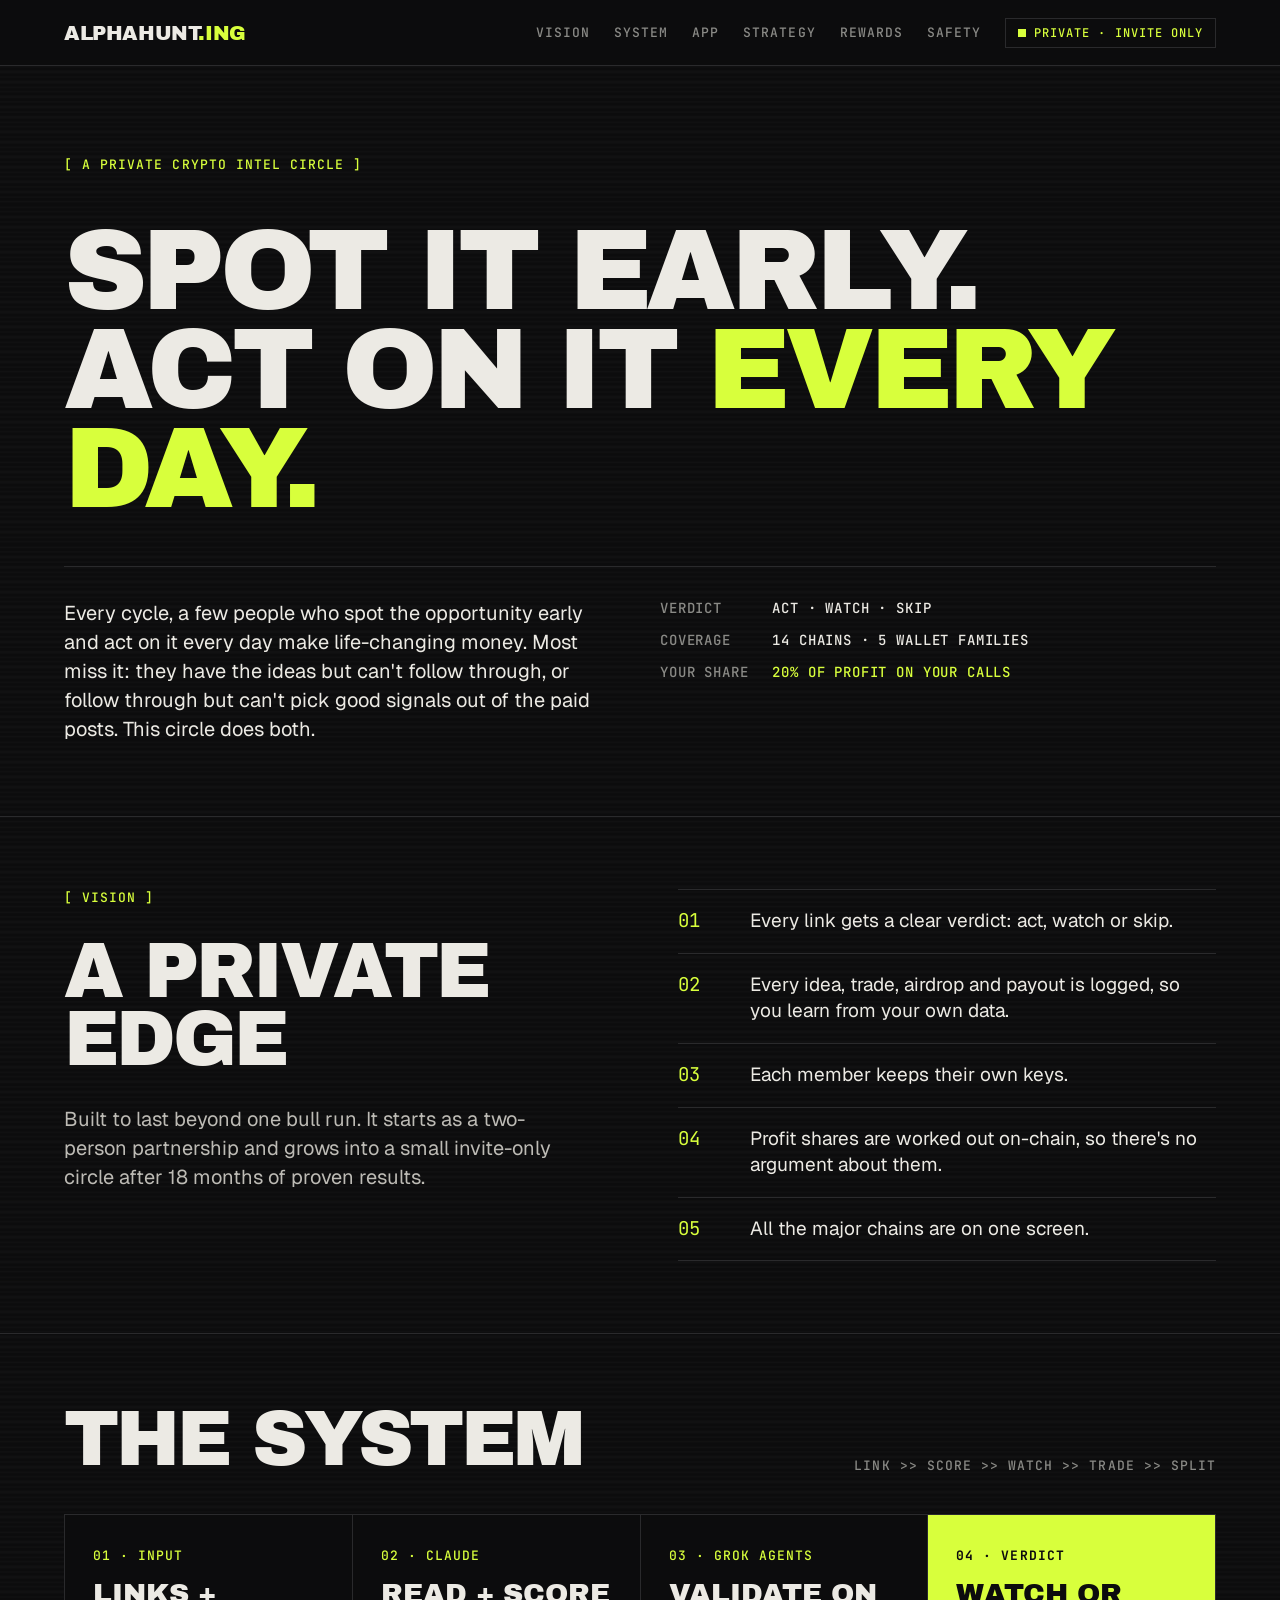
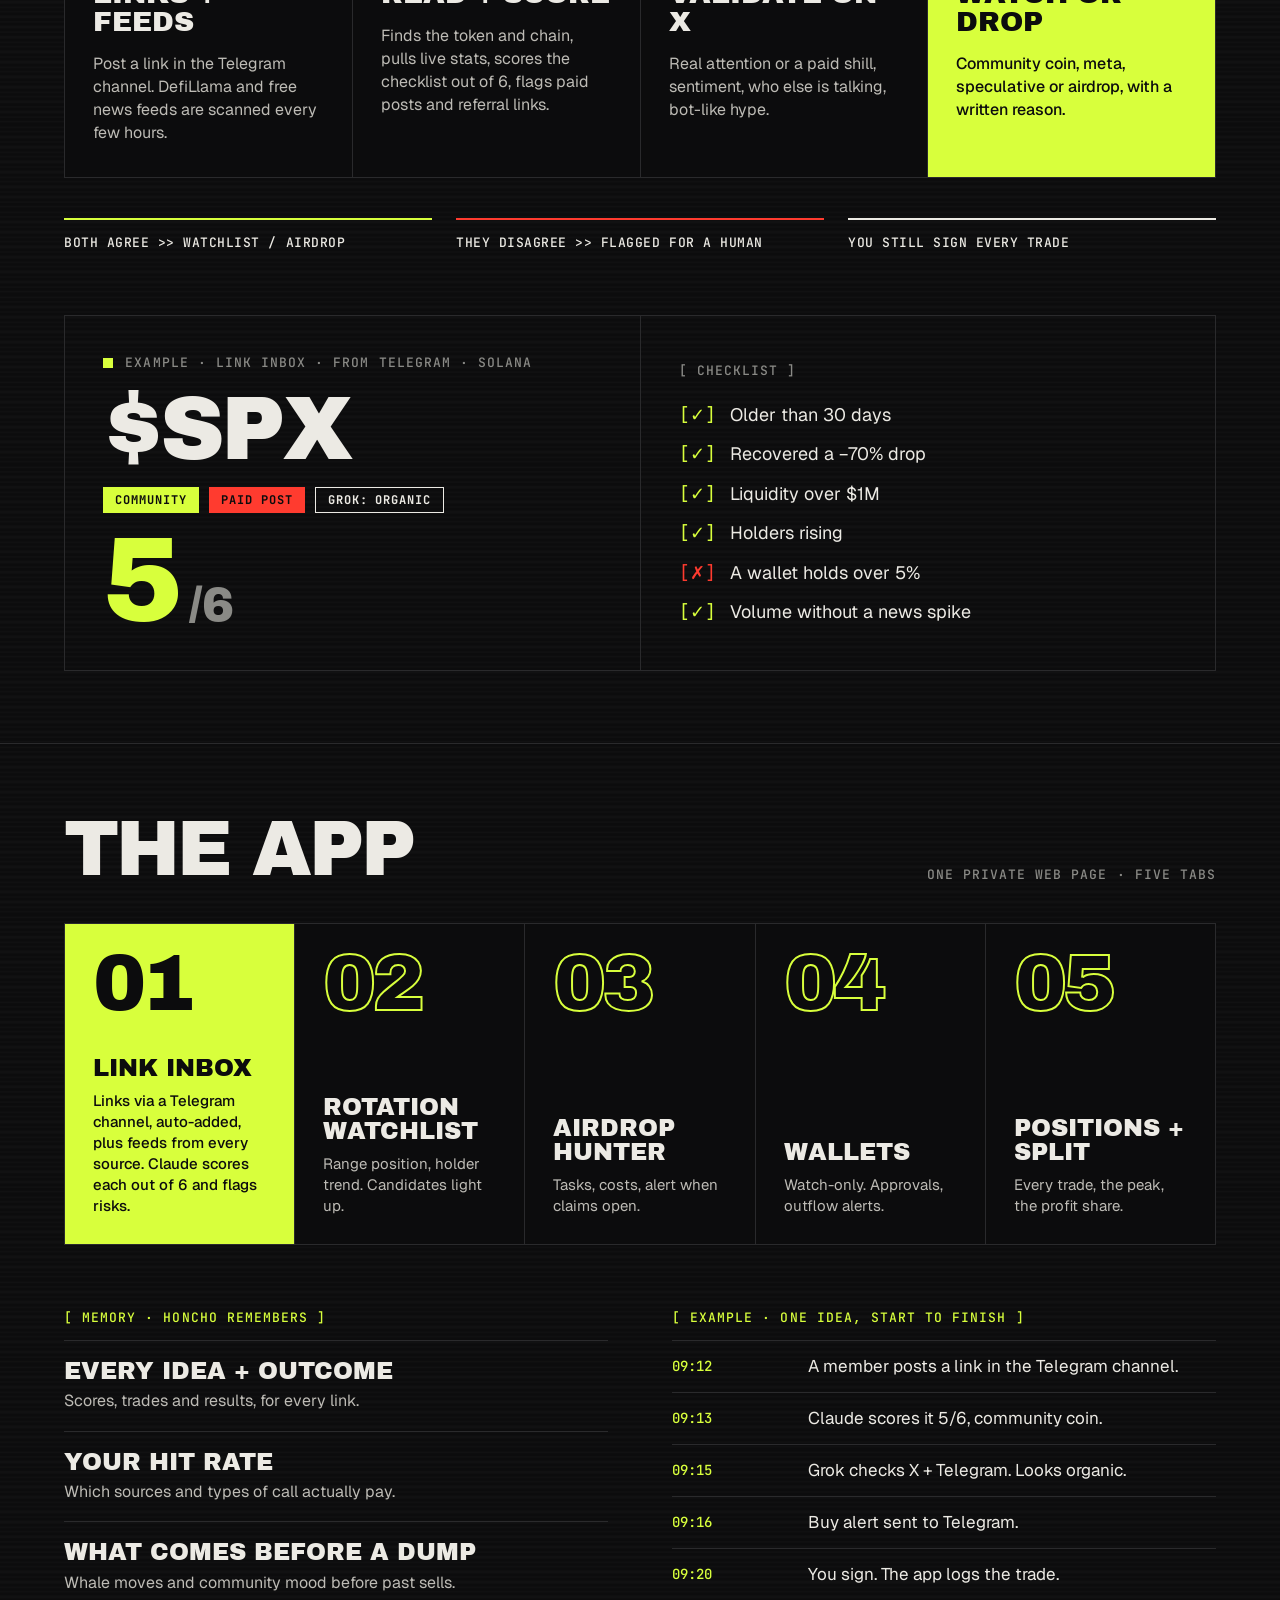
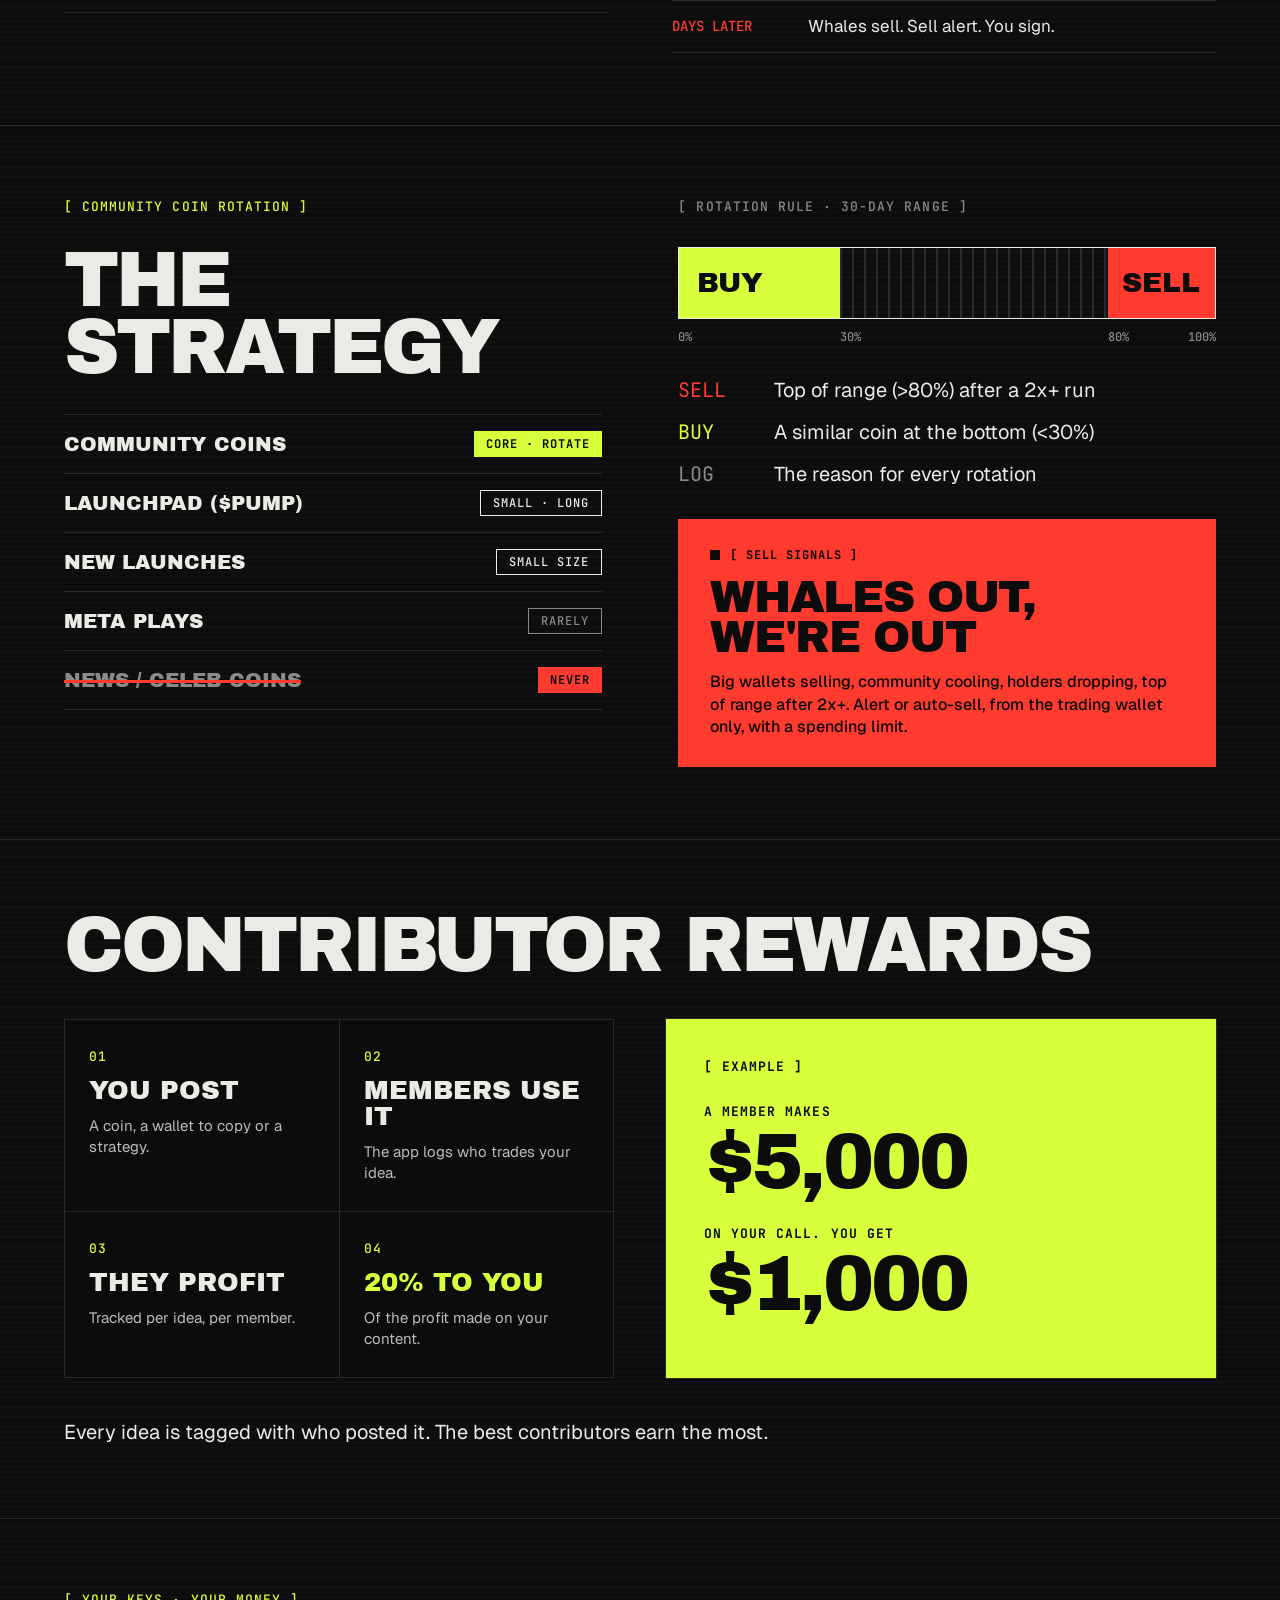
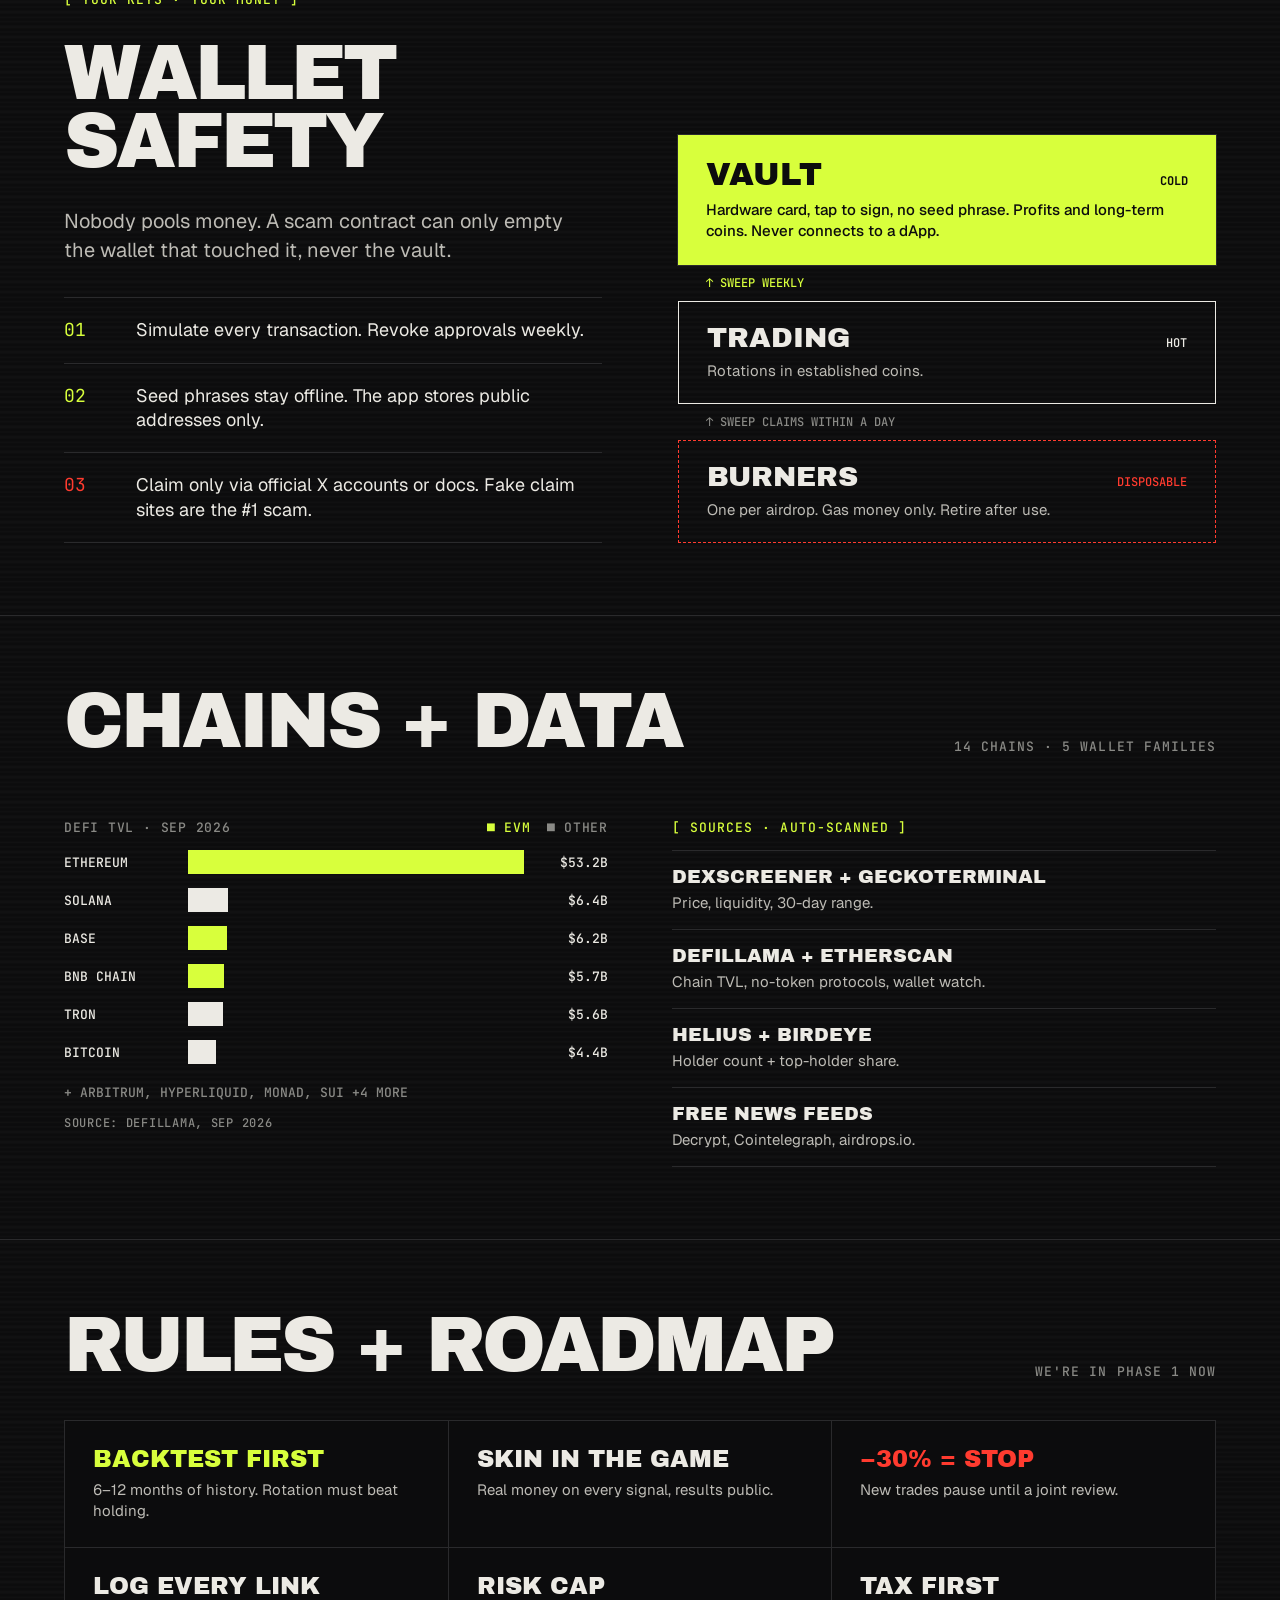
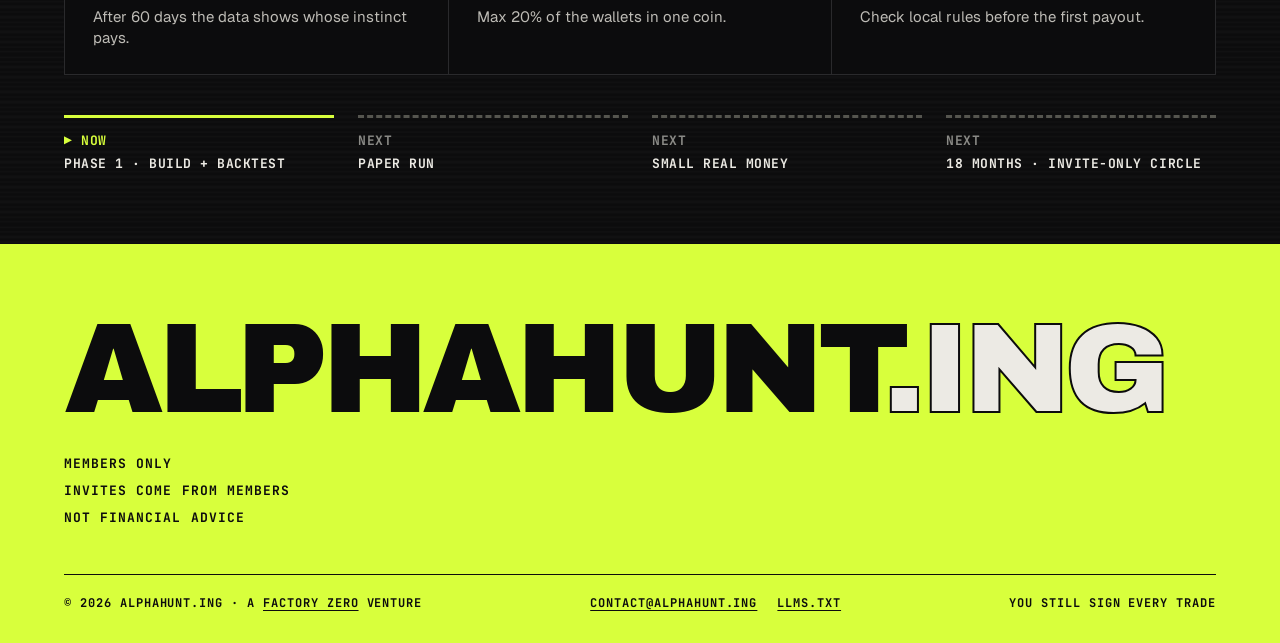
==== commit a5e50813: "Attach alphahunt.ing, credit Factory Zero, bring the README up to date The zone is on the Factory0 a" ====
--- a/index.html
+++ b/index.html
@@ -52,6 +52,7 @@
       "description": "A private, invite-only crypto intel circle. Members post links; each gets a scored verdict (act, watch or skip), every idea and trade is logged, members keep their own keys and sign every trade. Not financial advice.",
       "slogan": "Spot it early. Act on it every day.",
       "email": "contact@alphahunt.ing",
+      "parentOrganization": { "@type": "Organization", "name": "Factory Zero", "url": "https://factory0.ventures/" },
       "logo": {
         "@type": "ImageObject",
         "url": "https://alphahunt.ing/assets/icon-512.png",
@@ -343,7 +344,7 @@
     </ul>
   </div>
   <div class="foot__bot">
-    <span>© 2026 ALPHAHUNT.ING</span>
+    <span>© 2026 ALPHAHUNT.ING · A <a href="https://factory0.ventures">FACTORY ZERO</a> VENTURE</span>
     <span class="foot__links"><a href="mailto:contact@alphahunt.ing">CONTACT@ALPHAHUNT.ING</a><a href="/llms.txt">LLMS.TXT</a></span>
     <span>YOU STILL SIGN EVERY TRADE</span>
   </div>
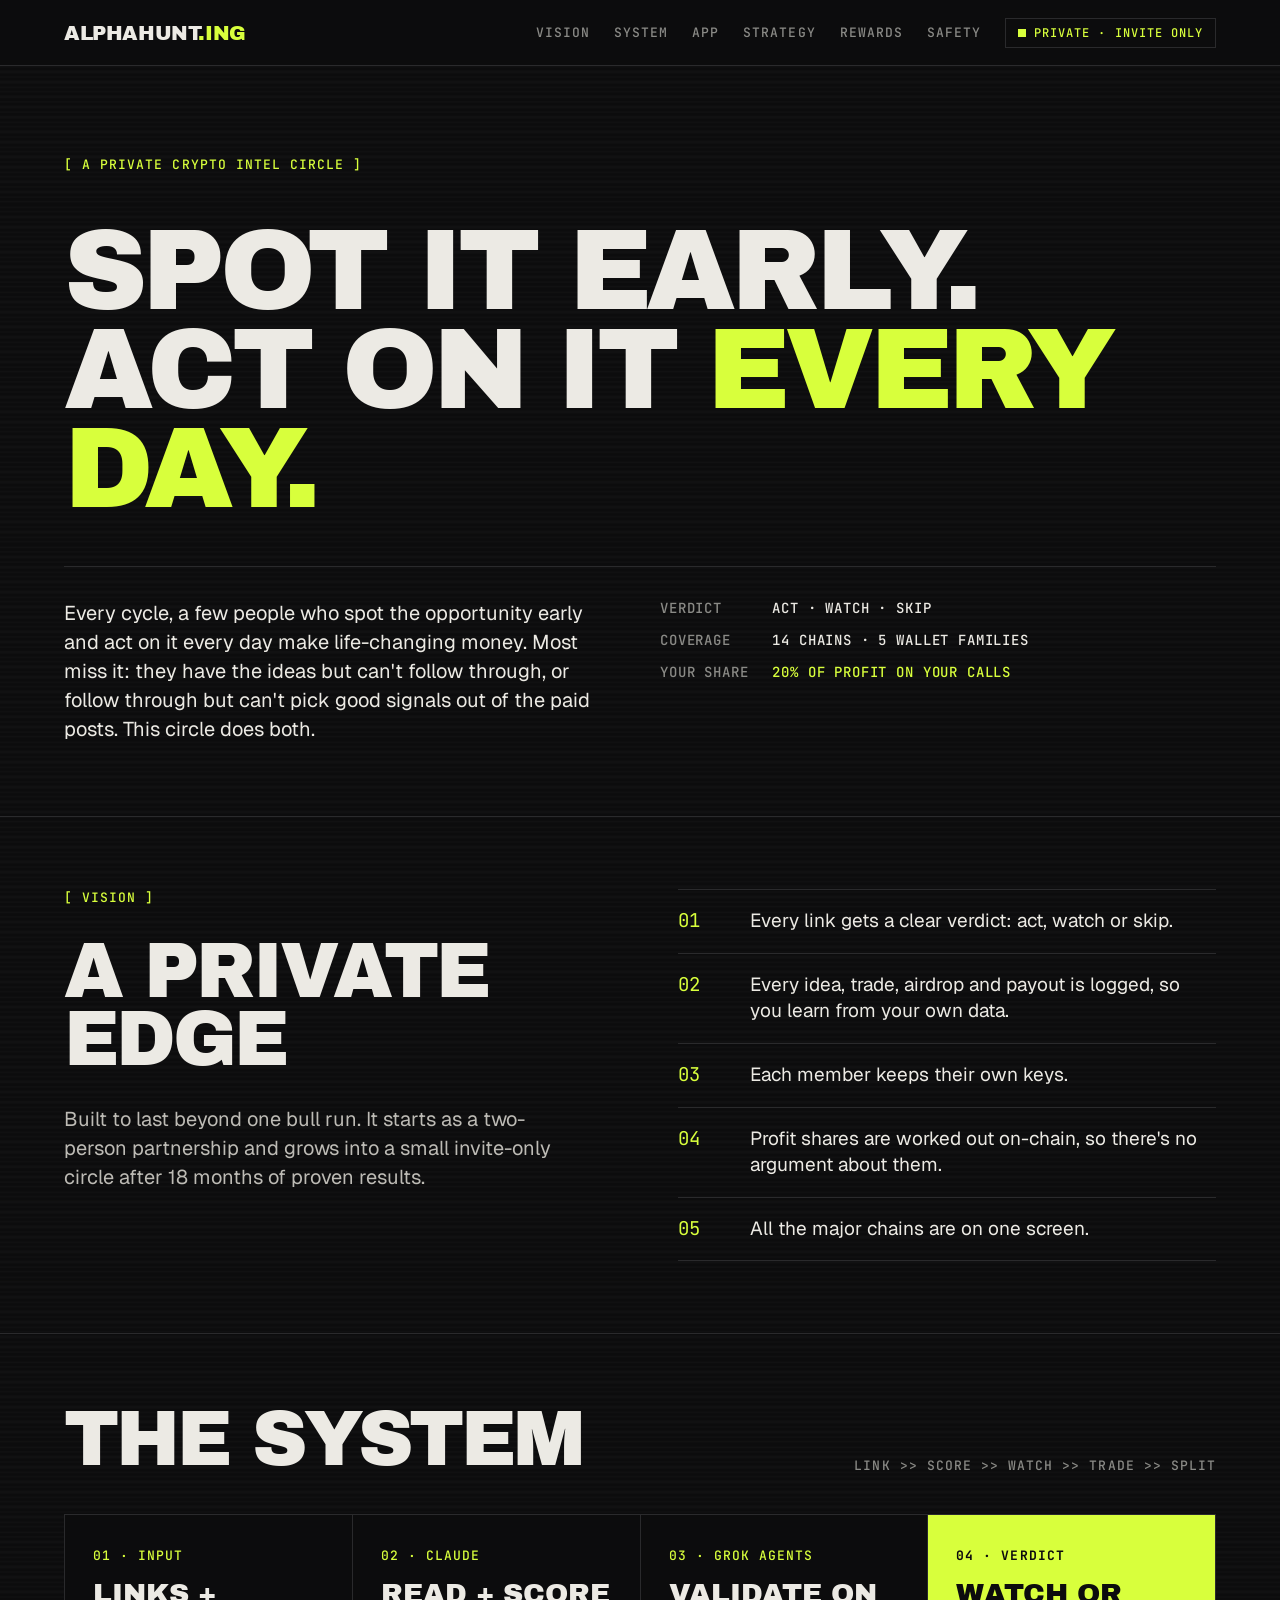
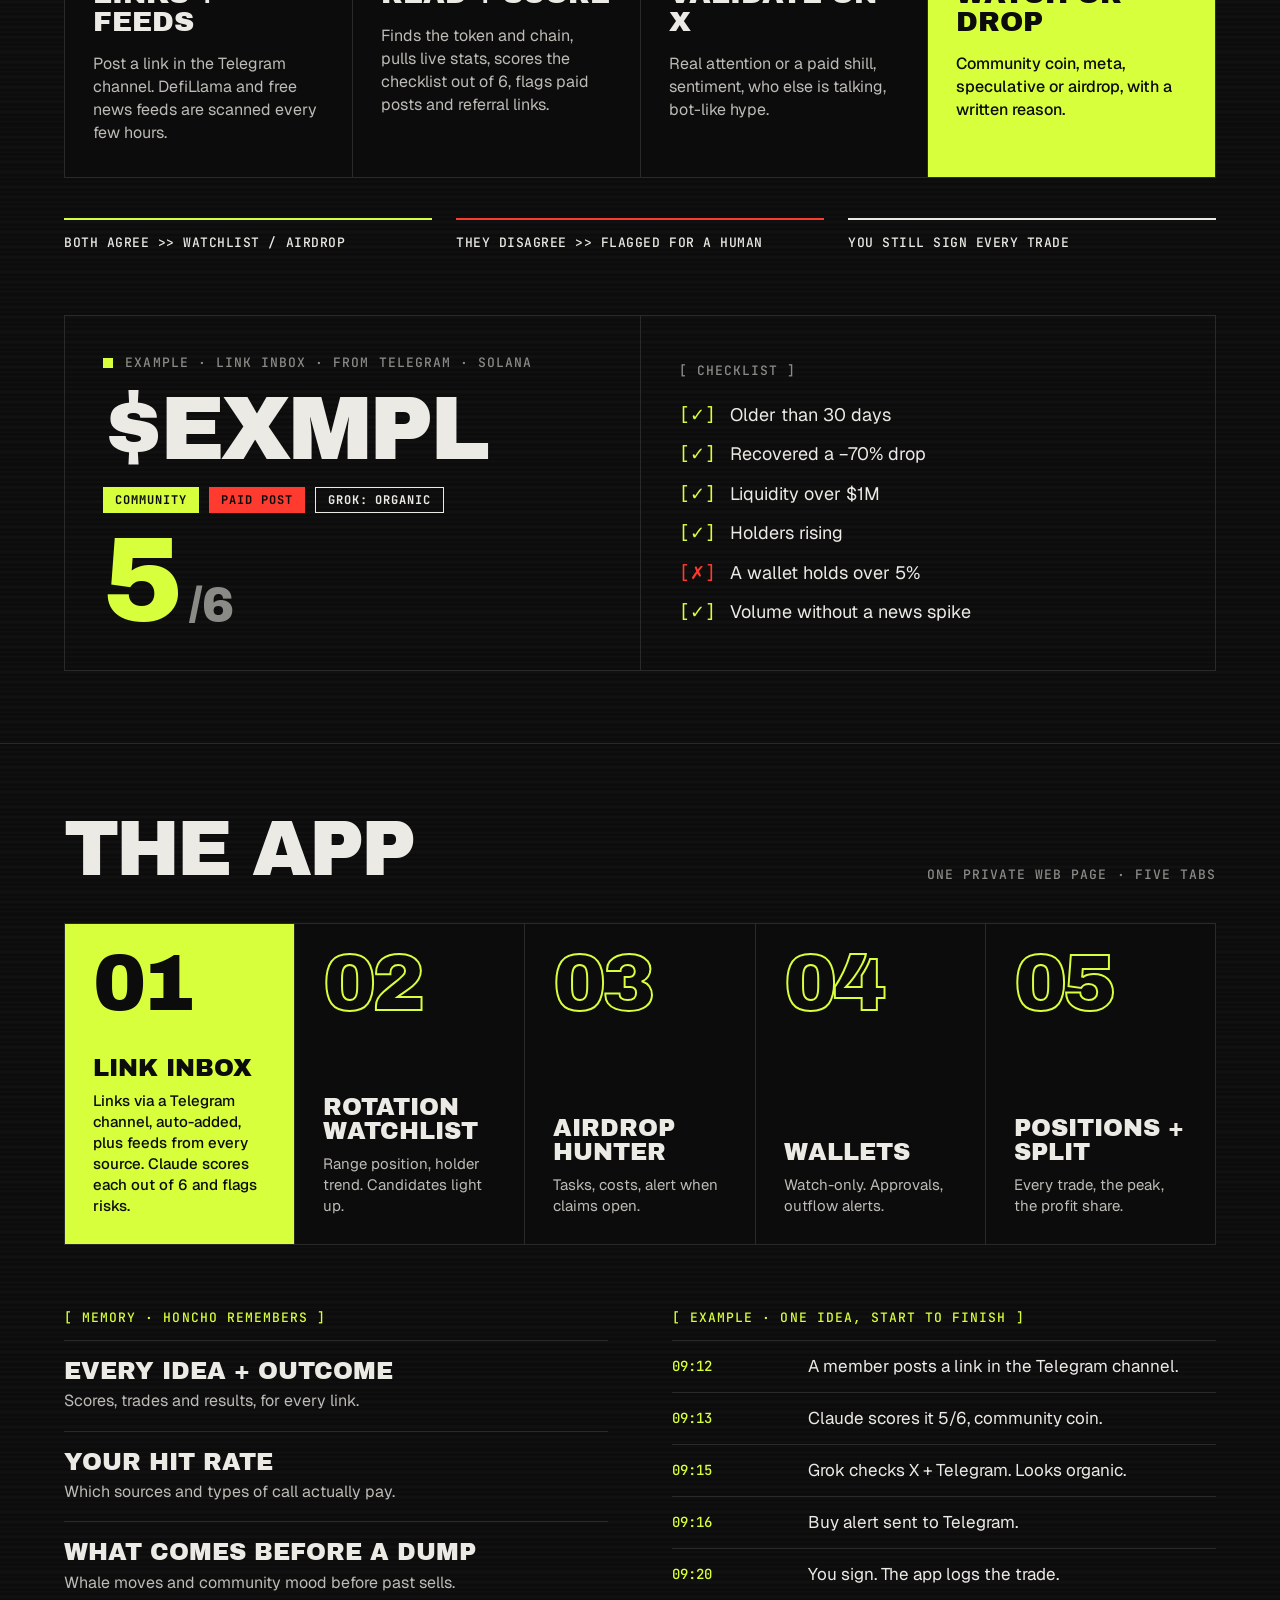
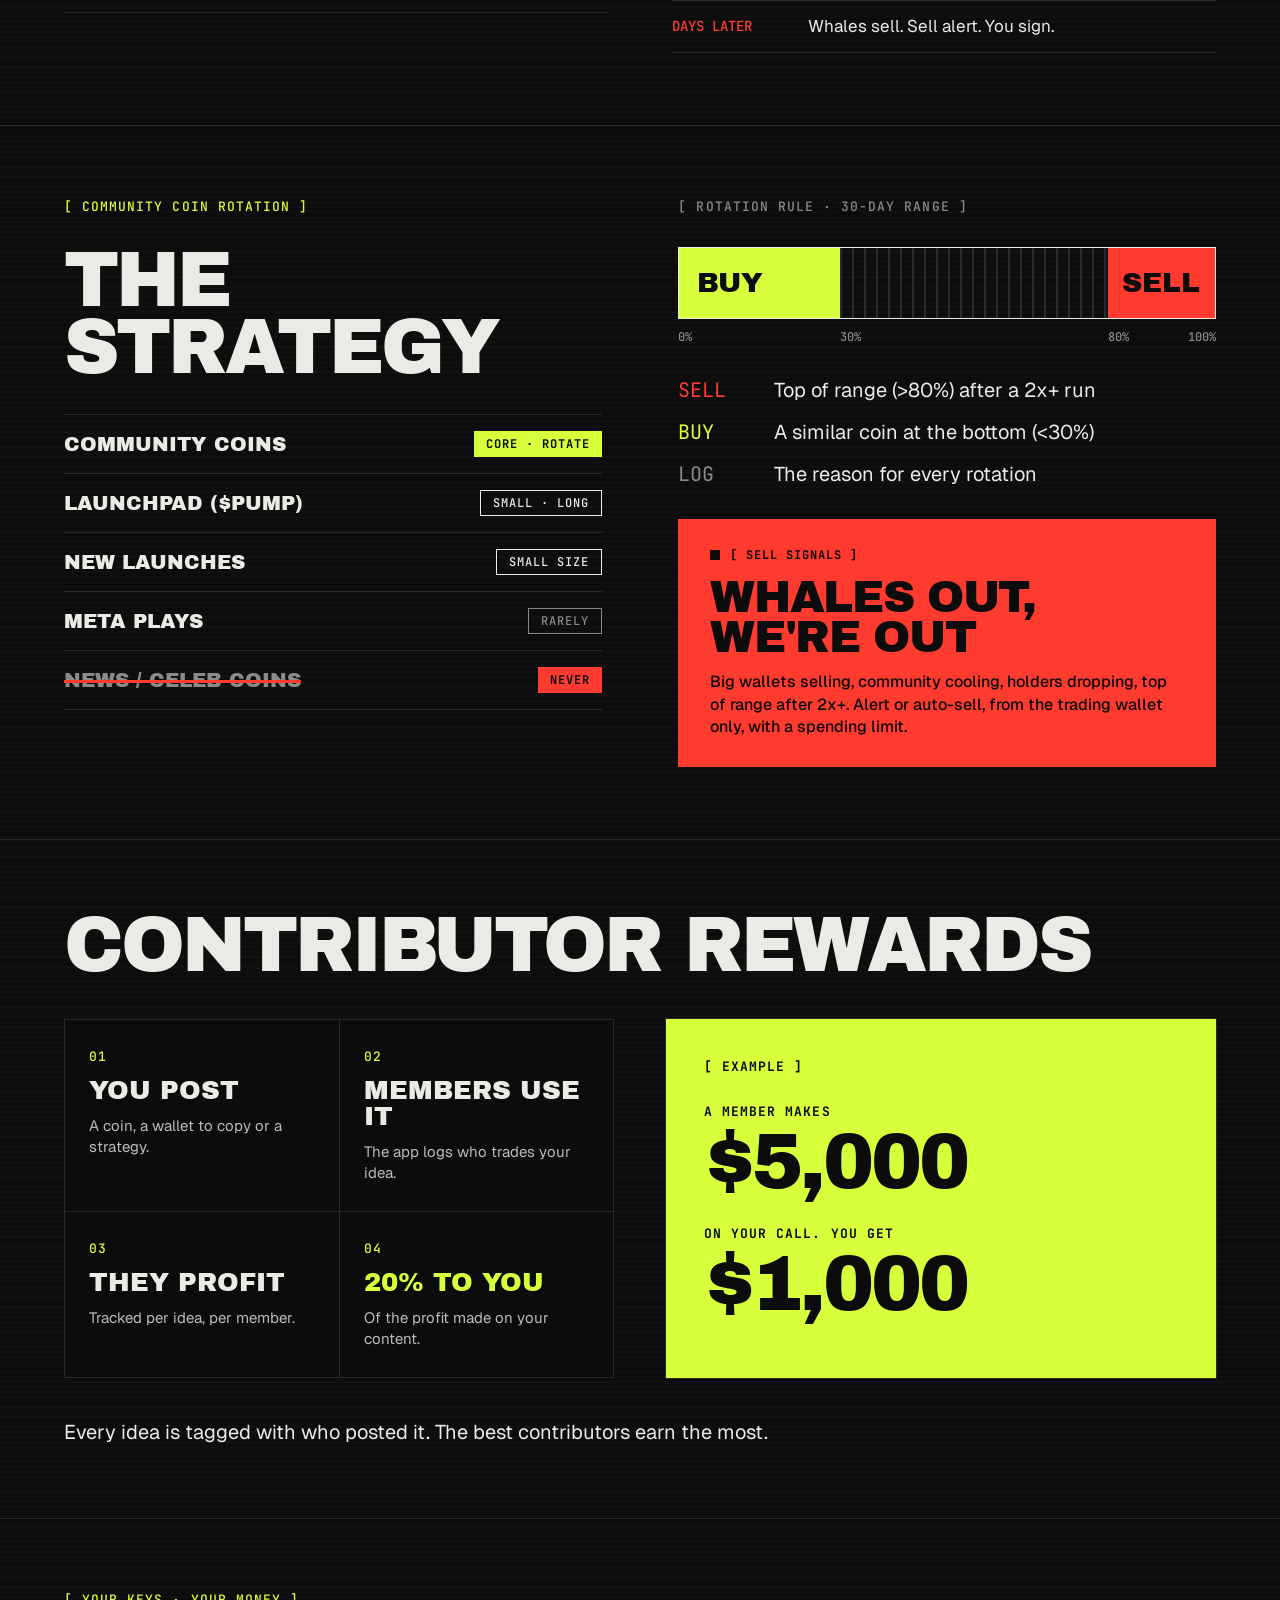
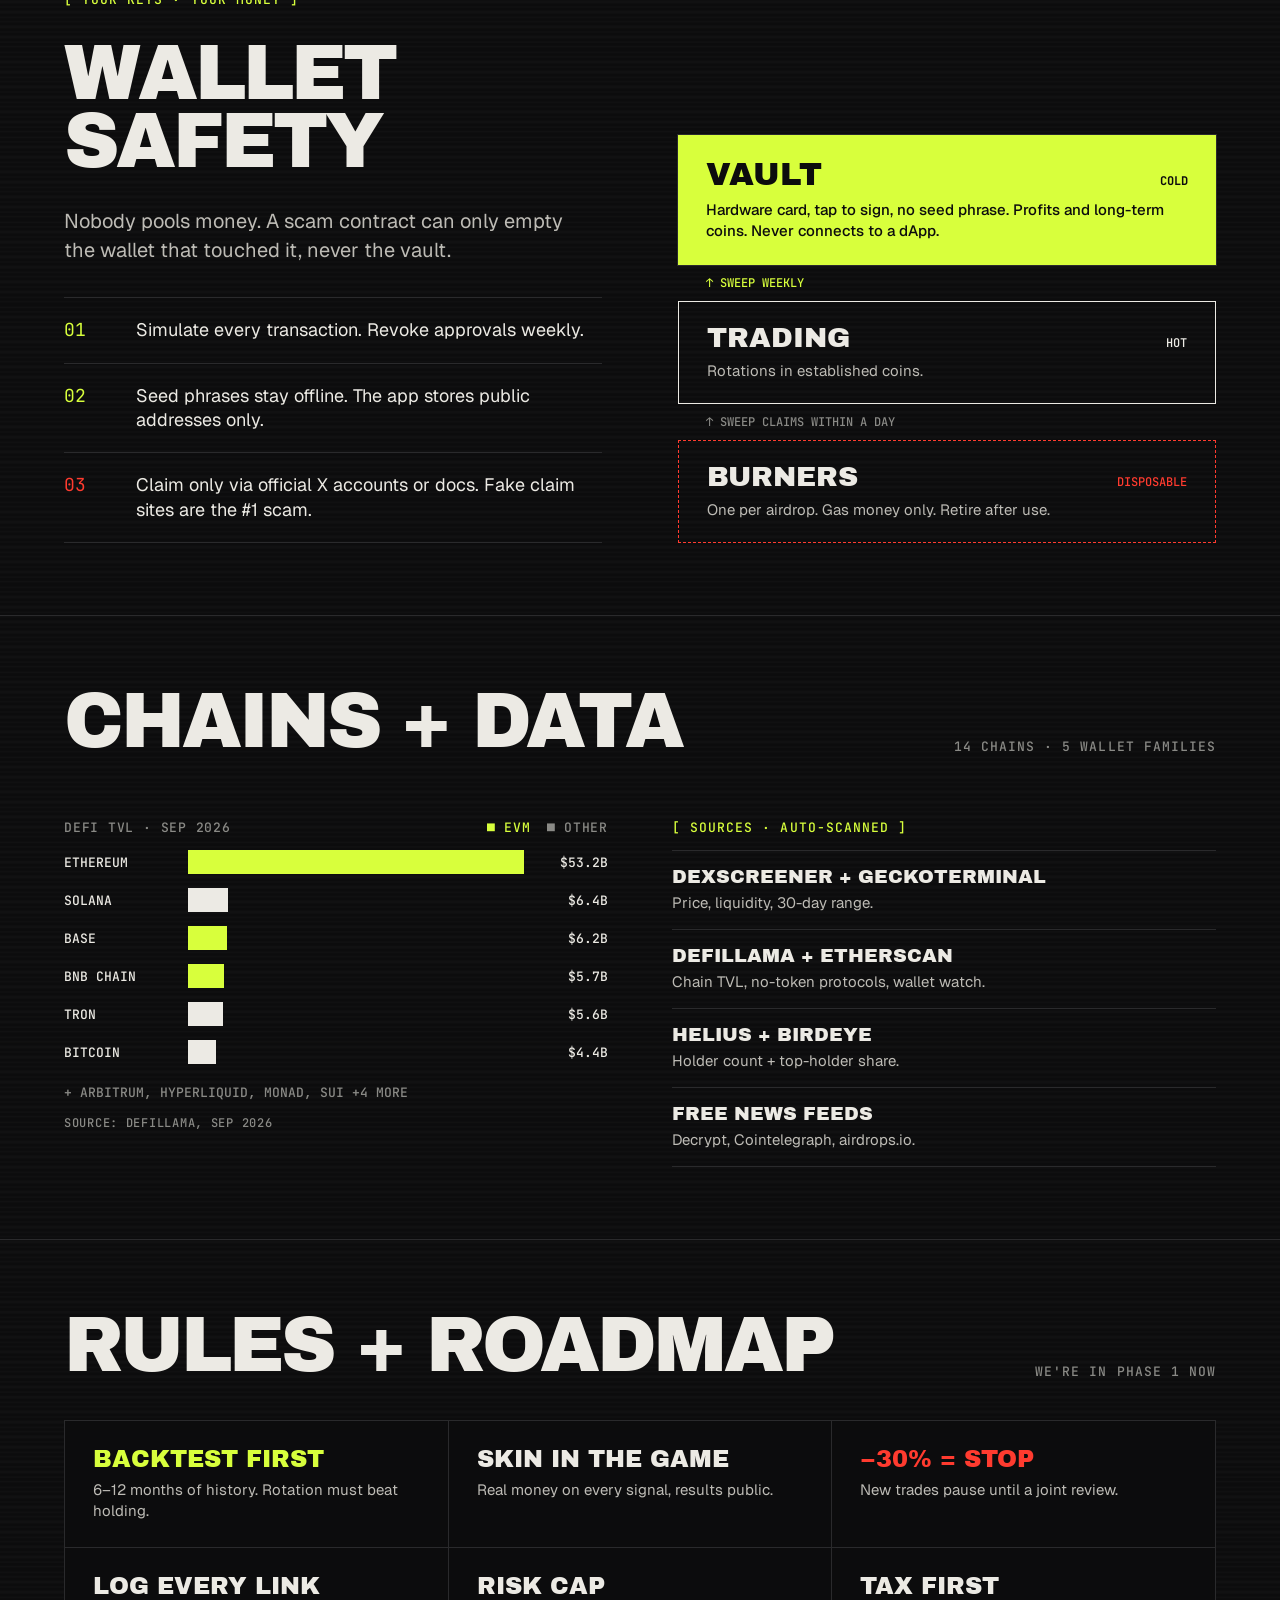
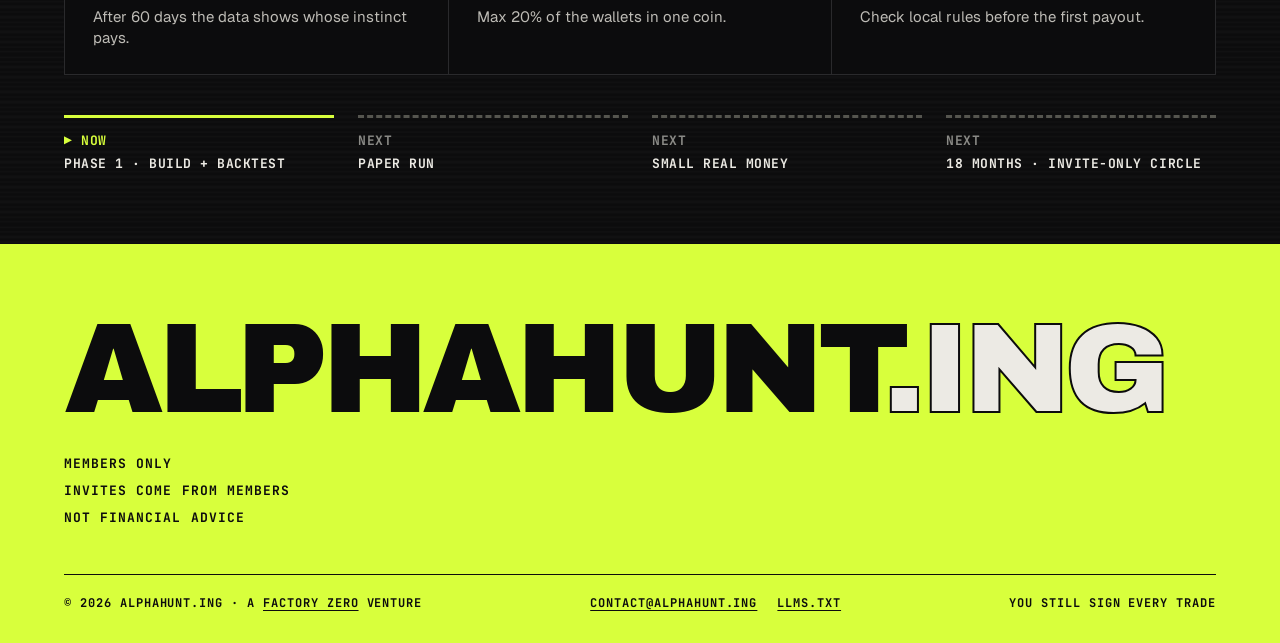
==== commit 381c8f9c: "Use a made-up ticker on the example inbox card $SPX is a real token, so PAID POST, GROK: ORGANIC and" ====
--- a/index.html
+++ b/index.html
@@ -154,7 +154,7 @@
     <figure class="inbox" aria-label="Example: one link in the inbox">
       <div class="inbox__card">
         <p class="inbox__src"><span class="blip blip--lg" aria-hidden="true"></span><span>EXAMPLE · LINK INBOX · FROM TELEGRAM · SOLANA</span></p>
-        <p class="inbox__tk">$SPX</p>
+        <p class="inbox__tk">$EXMPL</p>
         <p class="tags">
           <span class="tag tag--lime">COMMUNITY</span>
           <span class="tag tag--red">PAID POST</span>
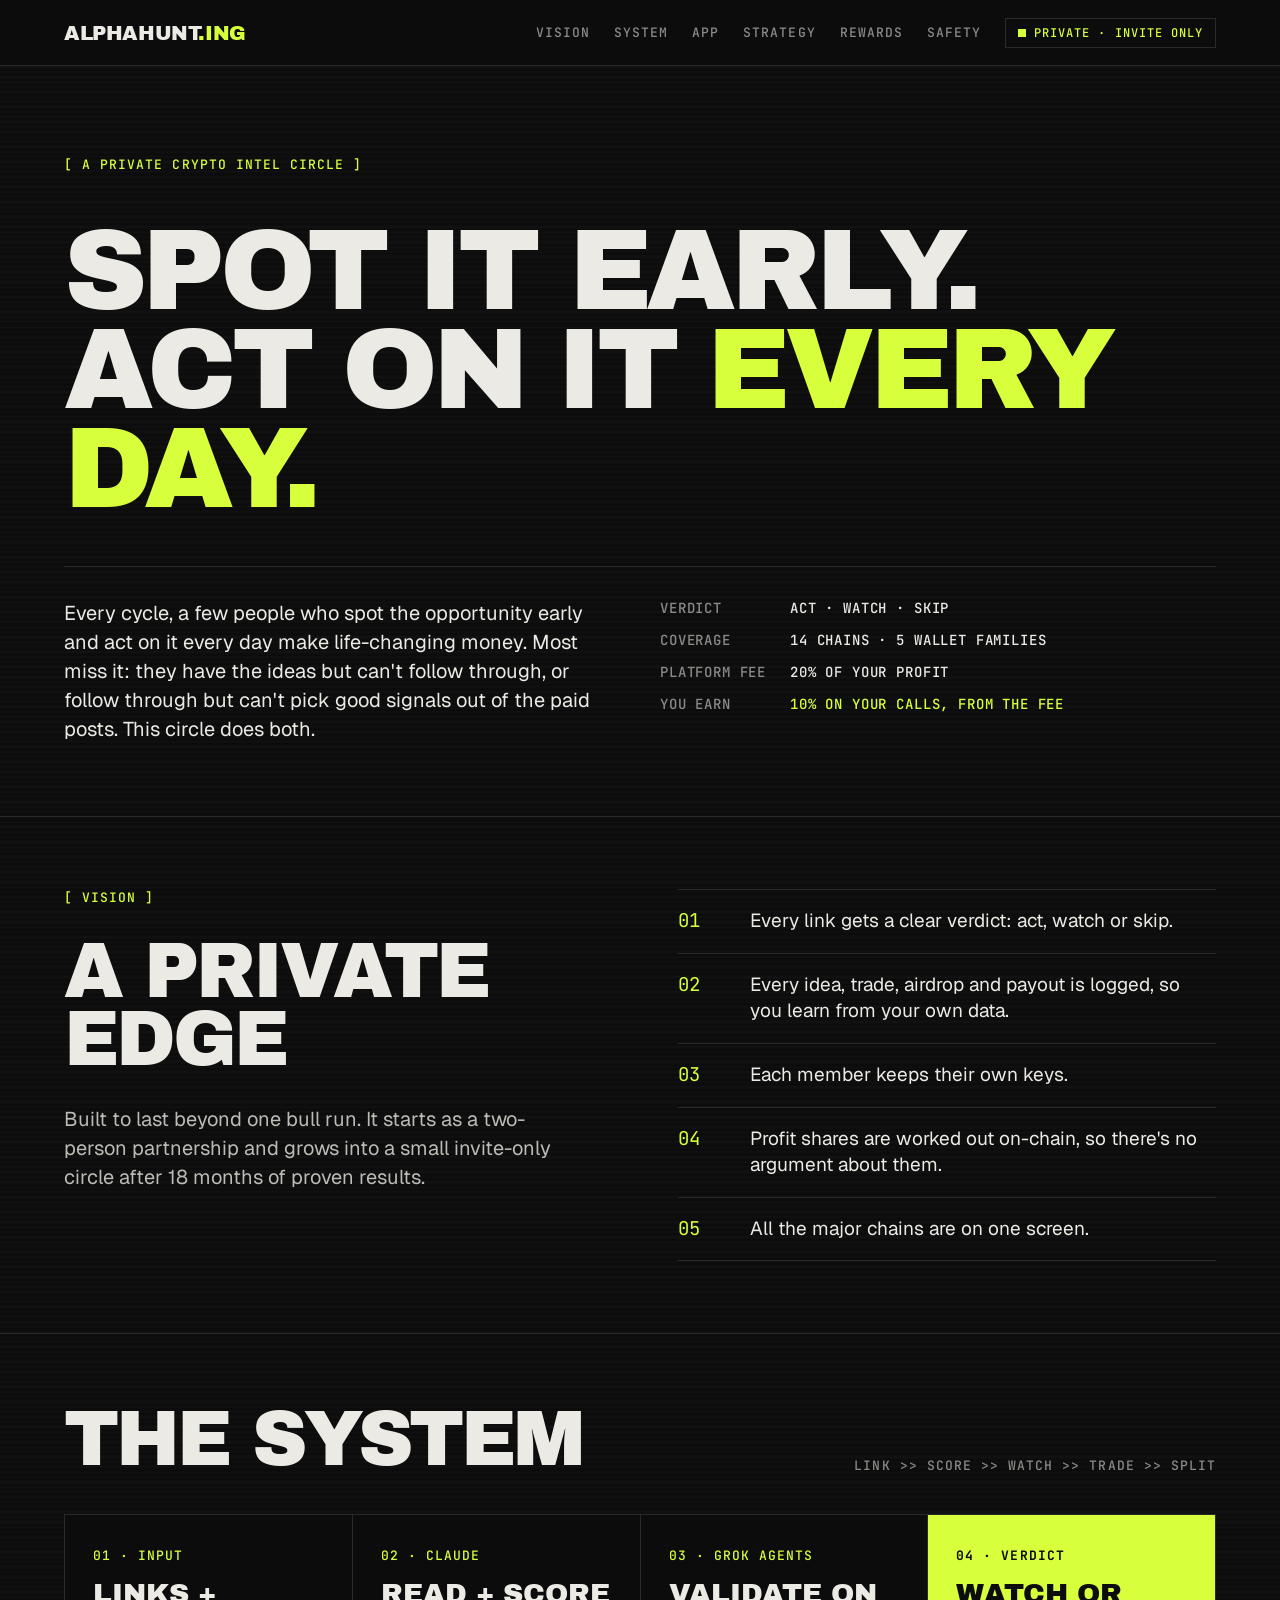
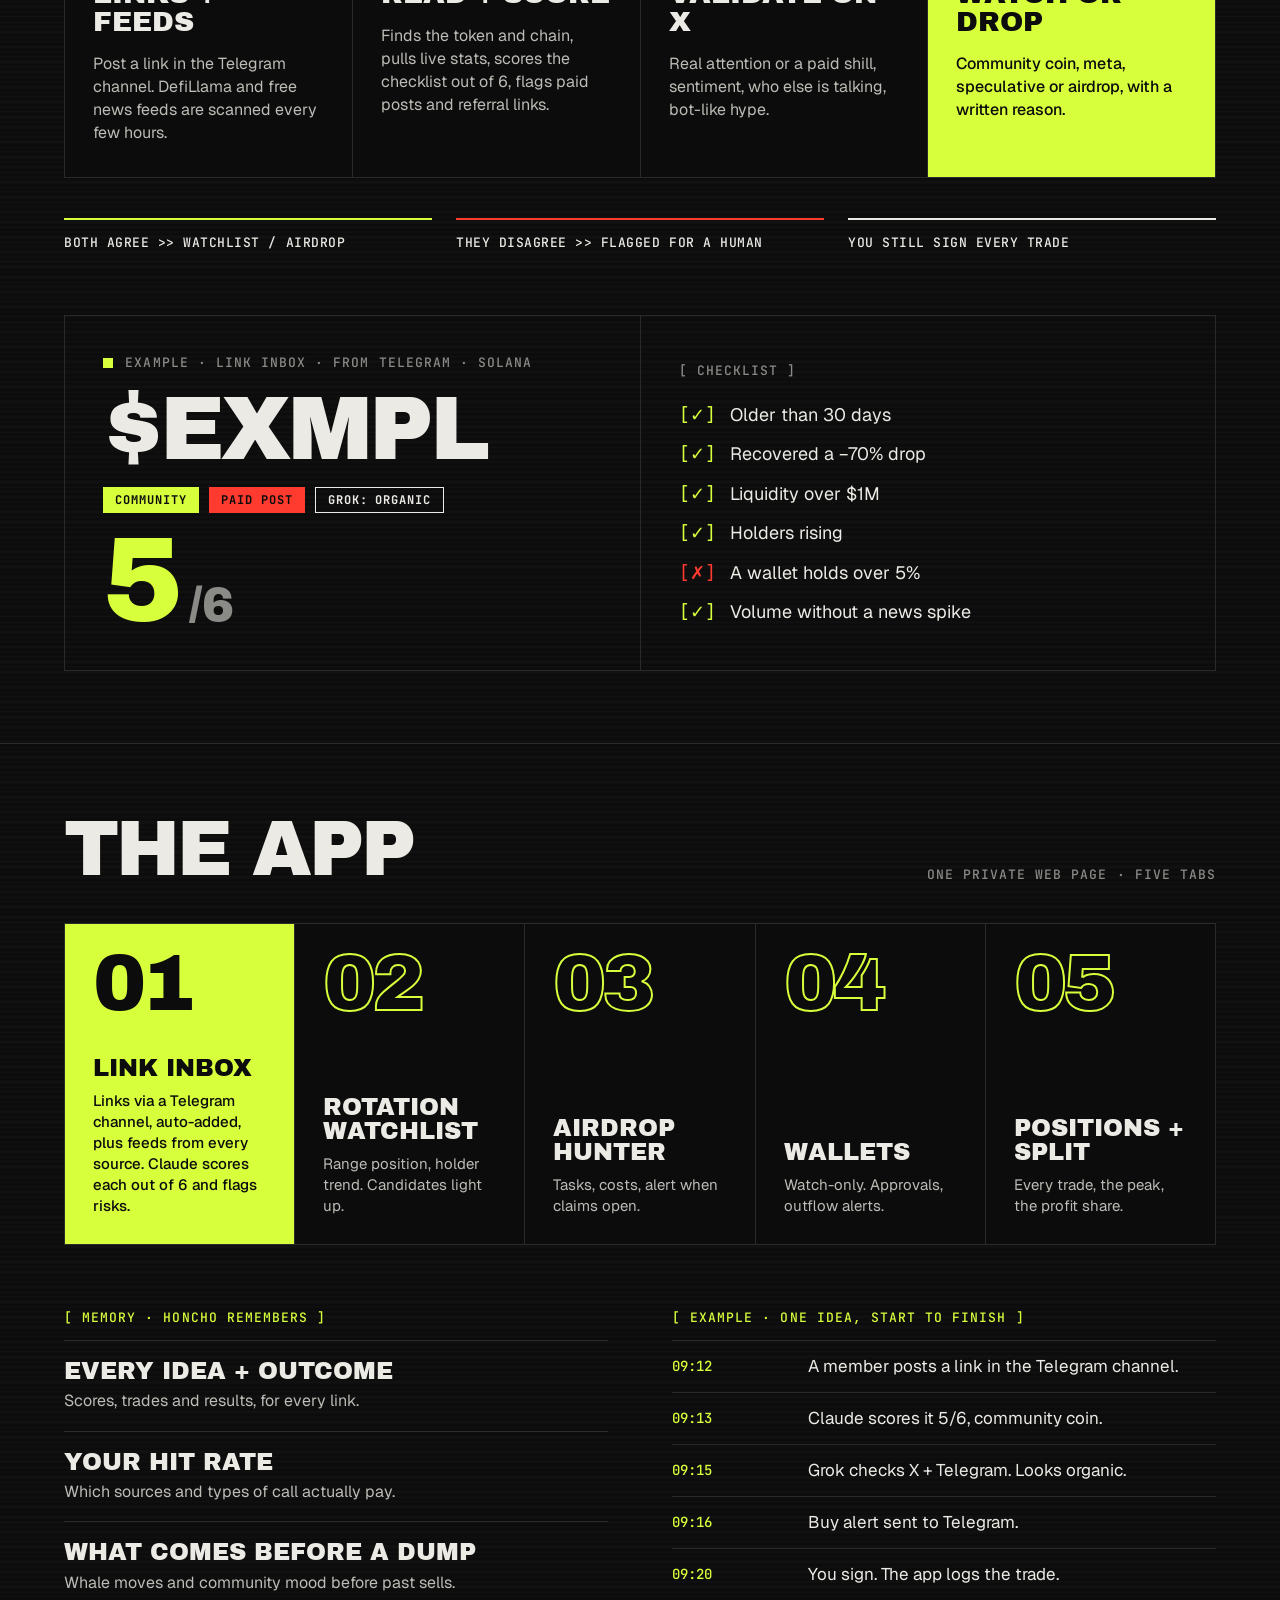
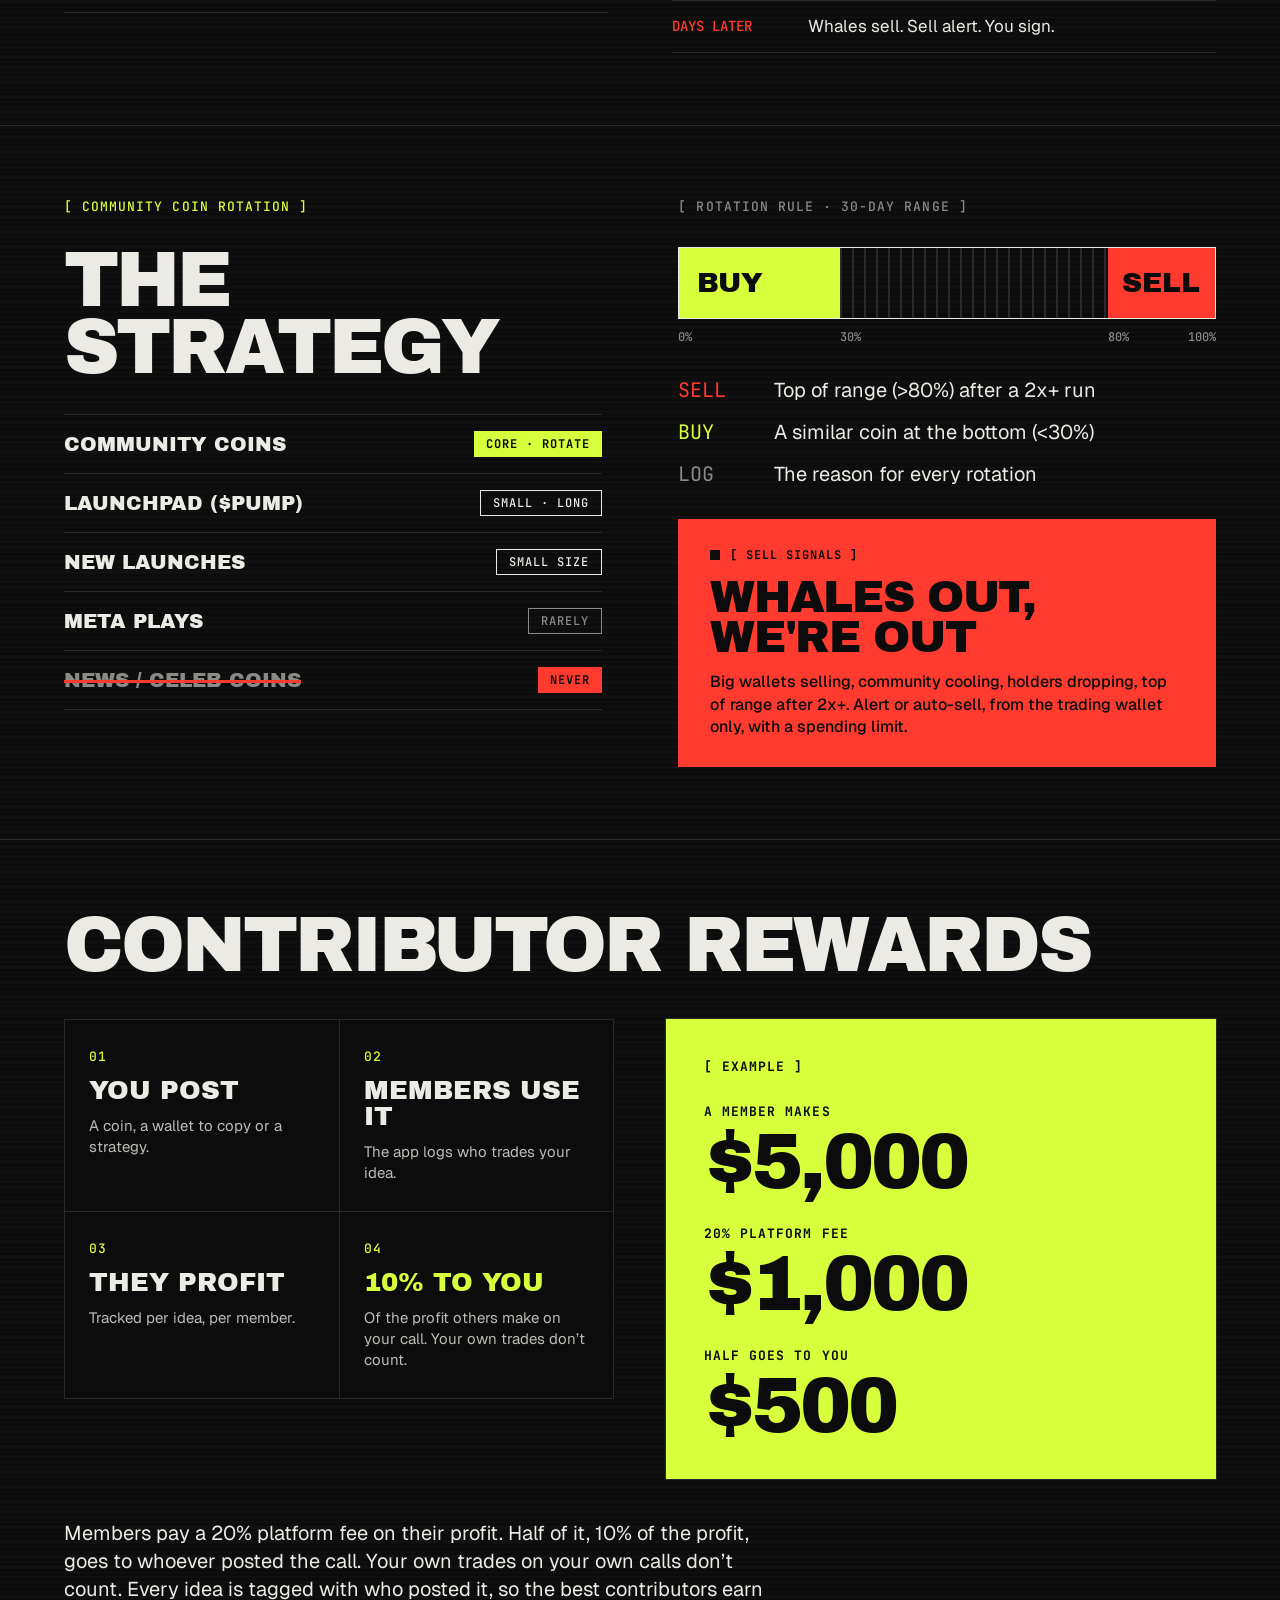
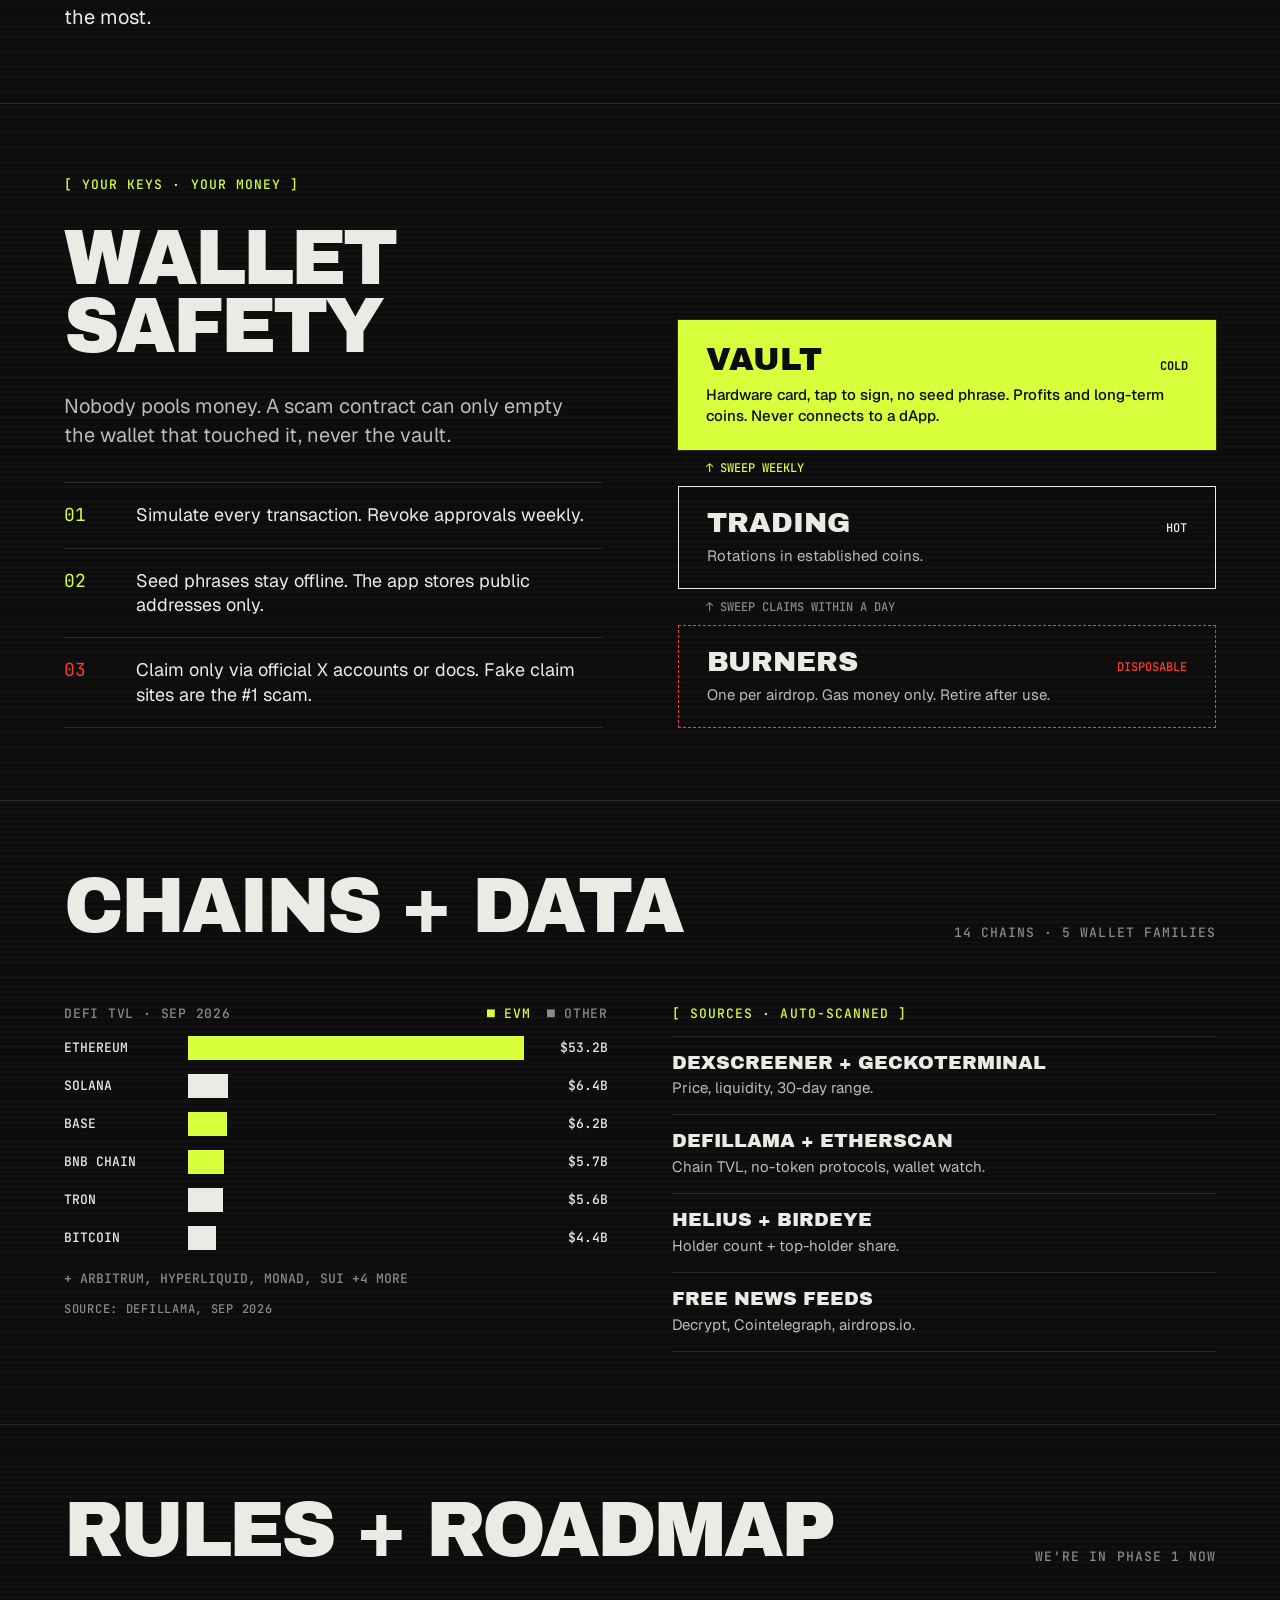
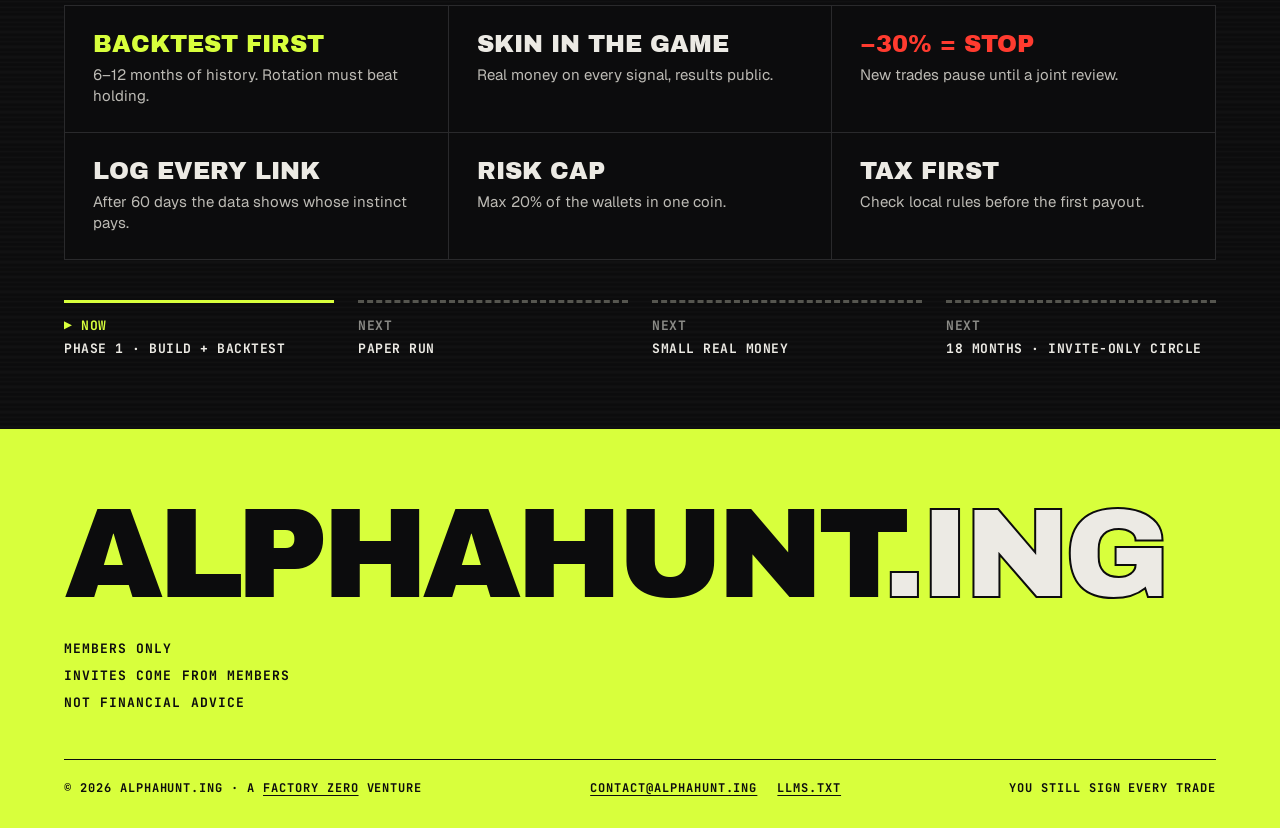
==== commit 3eefea1c: "Rewards: a 20% platform fee on profit, half of it to the call's maker Per the user: members pay a 20" ====
--- a/index.html
+++ b/index.html
@@ -5,7 +5,7 @@
 <meta name="viewport" content="width=device-width, initial-scale=1">
 
 <title>AlphaHunt · Spot it early. Act on it every day.</title>
-<meta name="description" content="A private, invite-only crypto intel circle. Every link a member posts gets a clear verdict: act, watch or skip. Members keep their own keys and sign every trade, and contributors share in the profit made on their calls. Not financial advice.">
+<meta name="description" content="A private, invite-only crypto intel circle. Every link a member posts gets a clear verdict: act, watch or skip. Members keep their own keys and sign every trade, members pay a 20% platform fee on profit, half of which goes to whoever posted the call. Not financial advice.">
 <link rel="canonical" href="https://alphahunt.ing/">
 <meta name="robots" content="index, follow, max-image-preview:large, max-snippet:-1, max-video-preview:-1">
 <meta name="theme-color" content="#0C0C0D">
@@ -114,7 +114,8 @@
       <dl class="spec">
         <dt>VERDICT</dt><dd>ACT · WATCH · SKIP</dd>
         <dt>COVERAGE</dt><dd>14 CHAINS · 5 WALLET FAMILIES</dd>
-        <dt>YOUR SHARE</dt><dd class="lime">20% OF PROFIT ON YOUR CALLS</dd>
+        <dt>PLATFORM FEE</dt><dd>20% OF YOUR PROFIT</dd>
+        <dt>YOU EARN</dt><dd class="lime">10% ON YOUR CALLS, FROM THE FEE</dd>
       </dl>
     </div>
   </section>
@@ -249,15 +250,16 @@
         <li class="tile tile--sm"><span class="kick">01</span><span class="tile__h tile__h--26">You post</span><span class="tile__p">A coin, a wallet to copy or a strategy.</span></li>
         <li class="tile tile--sm"><span class="kick">02</span><span class="tile__h tile__h--26">Members use it</span><span class="tile__p">The app logs who trades your idea.</span></li>
         <li class="tile tile--sm"><span class="kick">03</span><span class="tile__h tile__h--26">They profit</span><span class="tile__p">Tracked per idea, per member.</span></li>
-        <li class="tile tile--sm"><span class="kick">04</span><span class="tile__h tile__h--26 lime">20% to you</span><span class="tile__p">Of the profit made on your content.</span></li>
+        <li class="tile tile--sm"><span class="kick">04</span><span class="tile__h tile__h--26 lime">10% to you</span><span class="tile__p">Of the profit others make on your call. Your own trades don’t count.</span></li>
       </ol>
-      <figure class="example" aria-label="Example: a member makes $5,000 on your call, you get $1,000">
+      <figure class="example" aria-label="Example: a member makes $5,000 on your call and pays the 20% platform fee, $1,000; half of it, $500, goes to you">
         <p class="kick">[ EXAMPLE ]</p>
         <p class="example__row"><span class="kick">A MEMBER MAKES</span><span class="example__n">$5,000</span></p>
-        <p class="example__row"><span class="kick">ON YOUR CALL. YOU GET</span><span class="example__n">$1,000</span></p>
+        <p class="example__row"><span class="kick">20% PLATFORM FEE</span><span class="example__n">$1,000</span></p>
+        <p class="example__row"><span class="kick">HALF GOES TO YOU</span><span class="example__n">$500</span></p>
       </figure>
     </div>
-    <p class="lede lede--narrow">Every idea is tagged with who posted it. The best contributors earn the most.</p>
+    <p class="lede lede--narrow">Members pay a 20% platform fee on their profit. Half of it, 10% of the profit, goes to whoever posted the call. Your own trades on your own calls don’t count. Every idea is tagged with who posted it, so the best contributors earn the most.</p>
   </section>
 
   <section class="sec split" id="safety" aria-labelledby="safety-h">
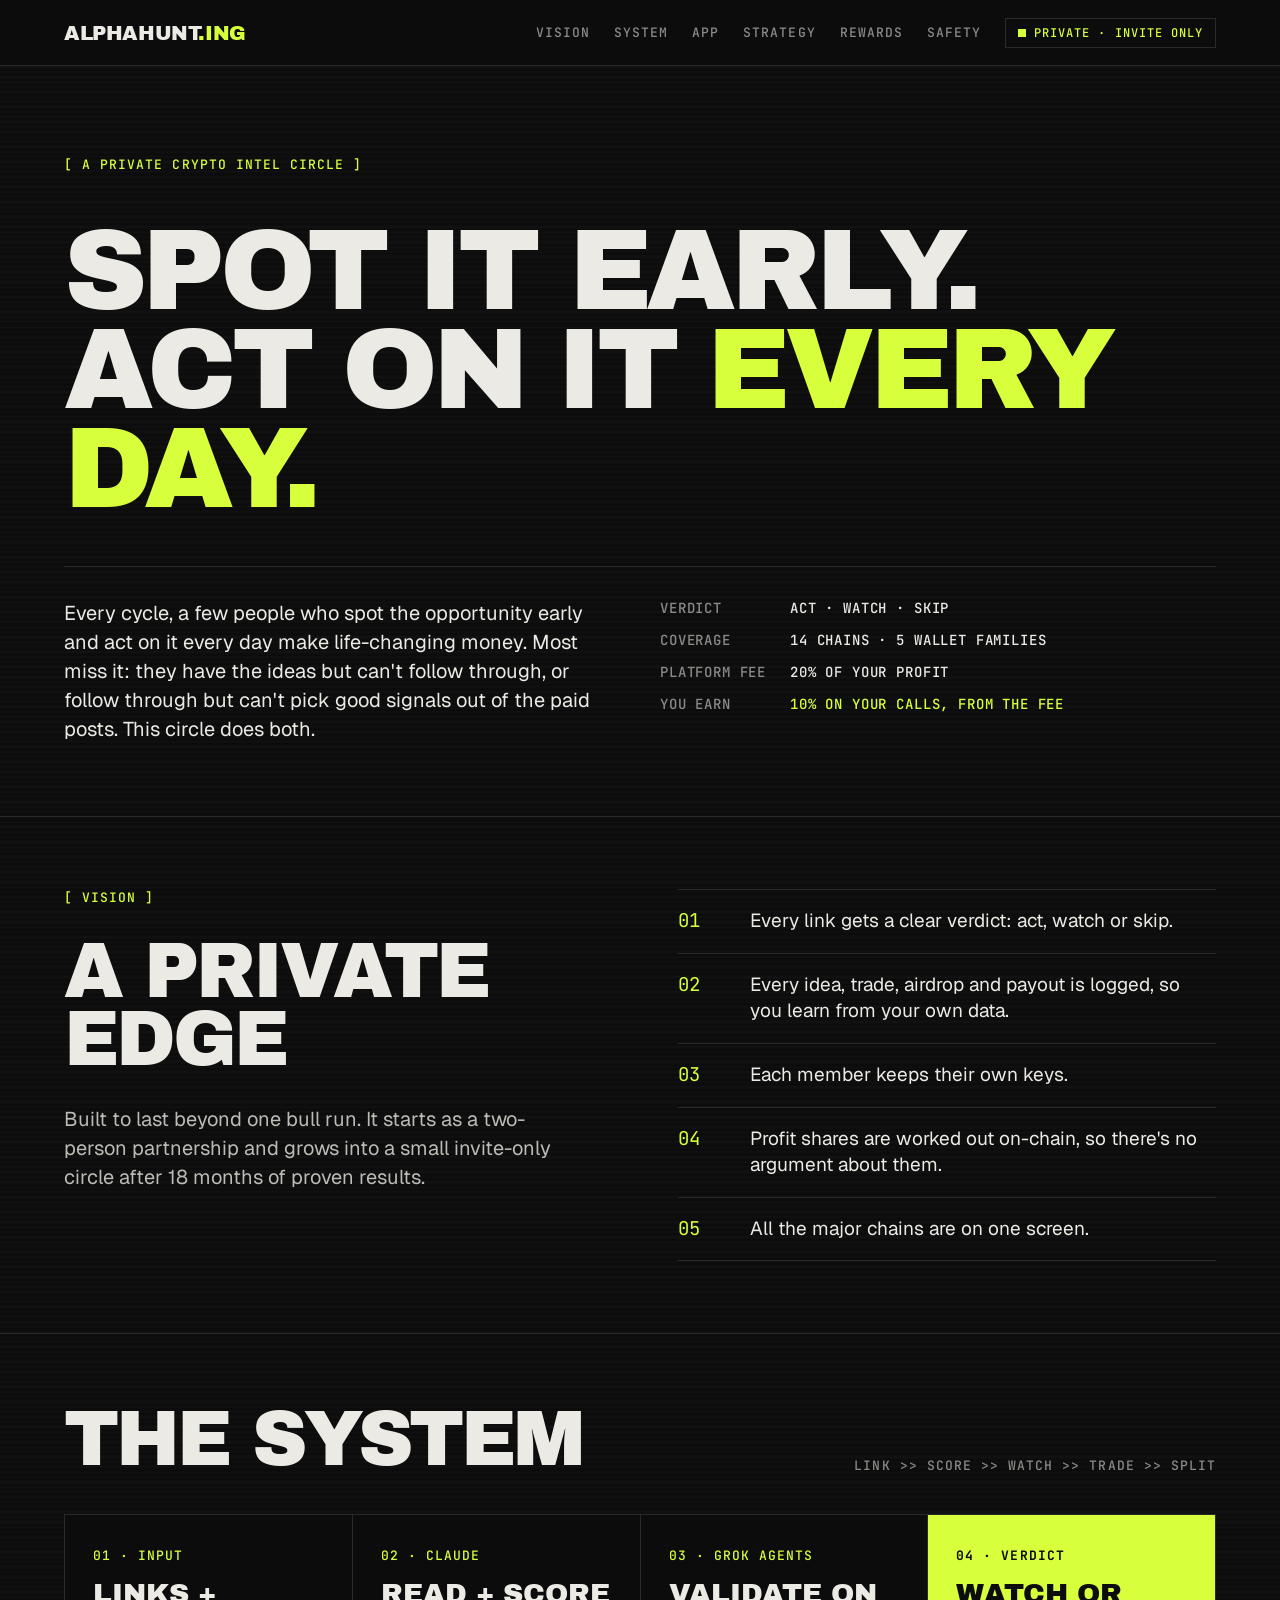
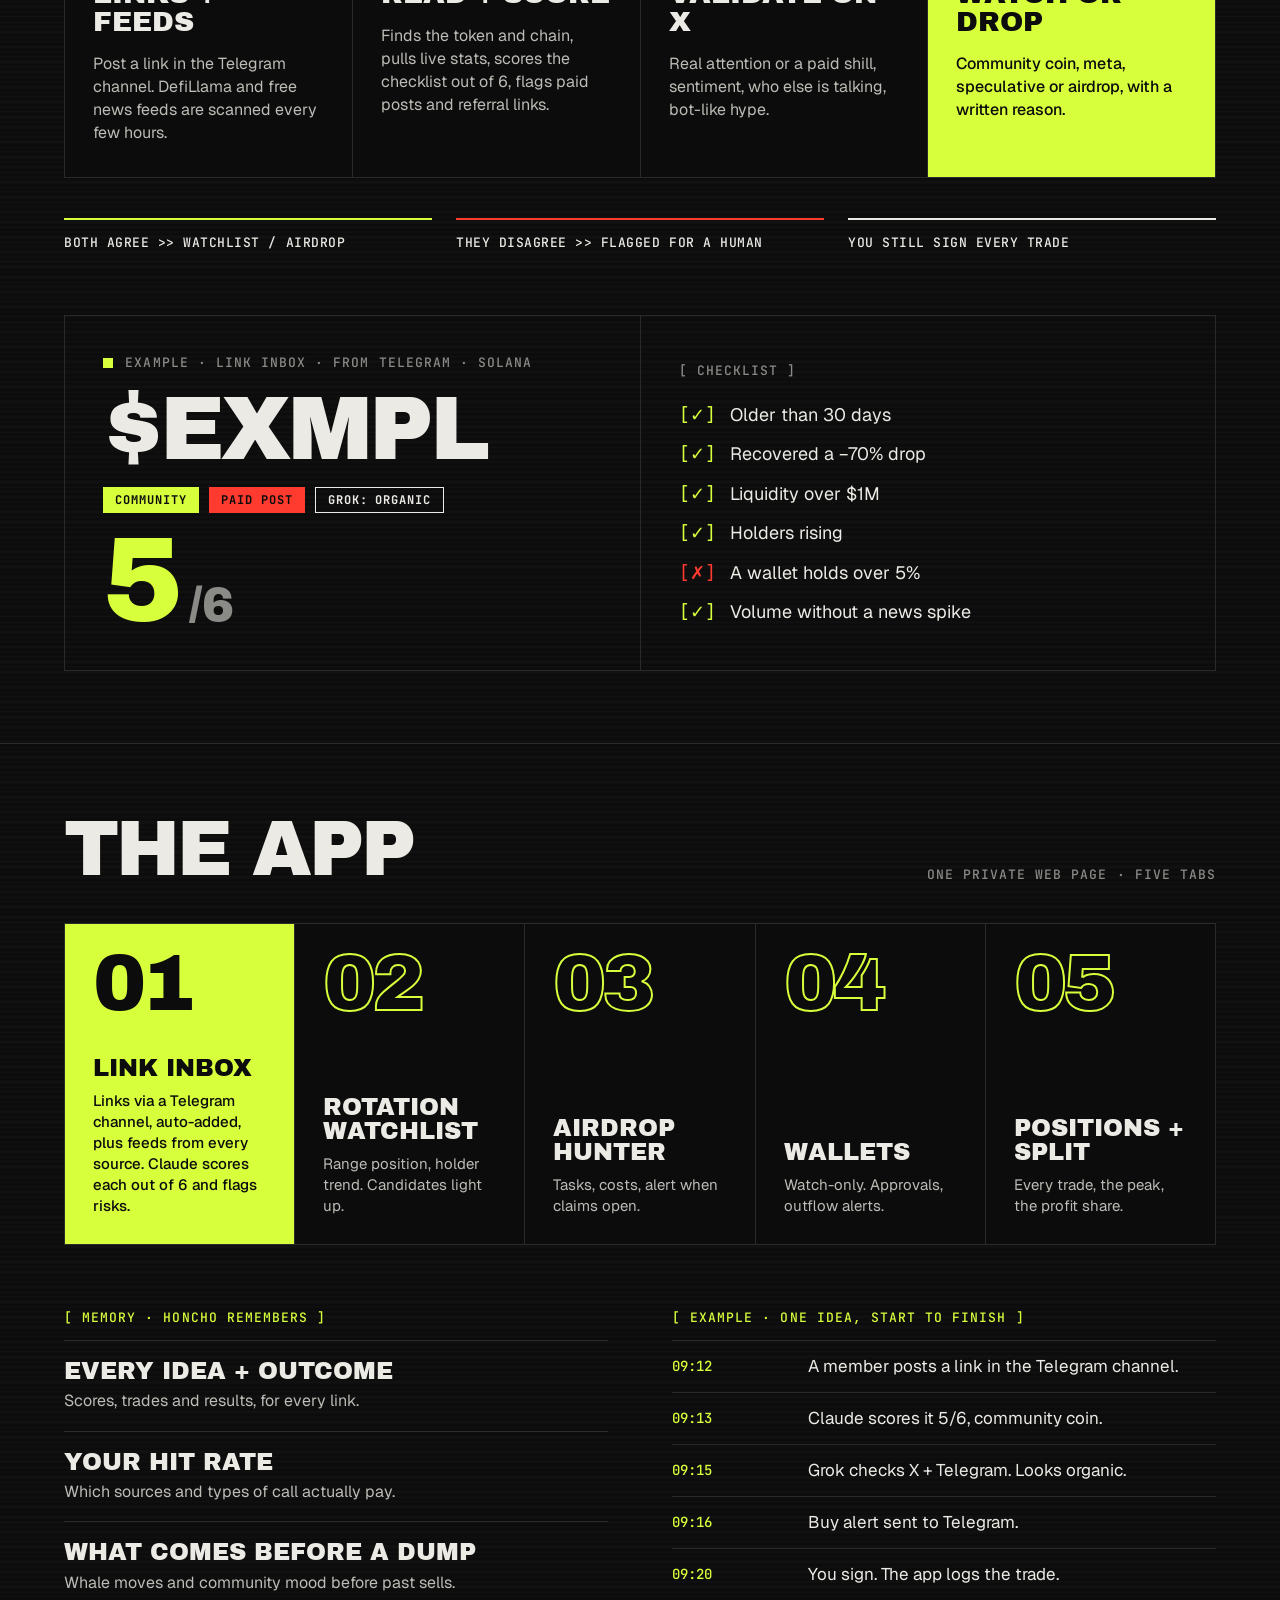
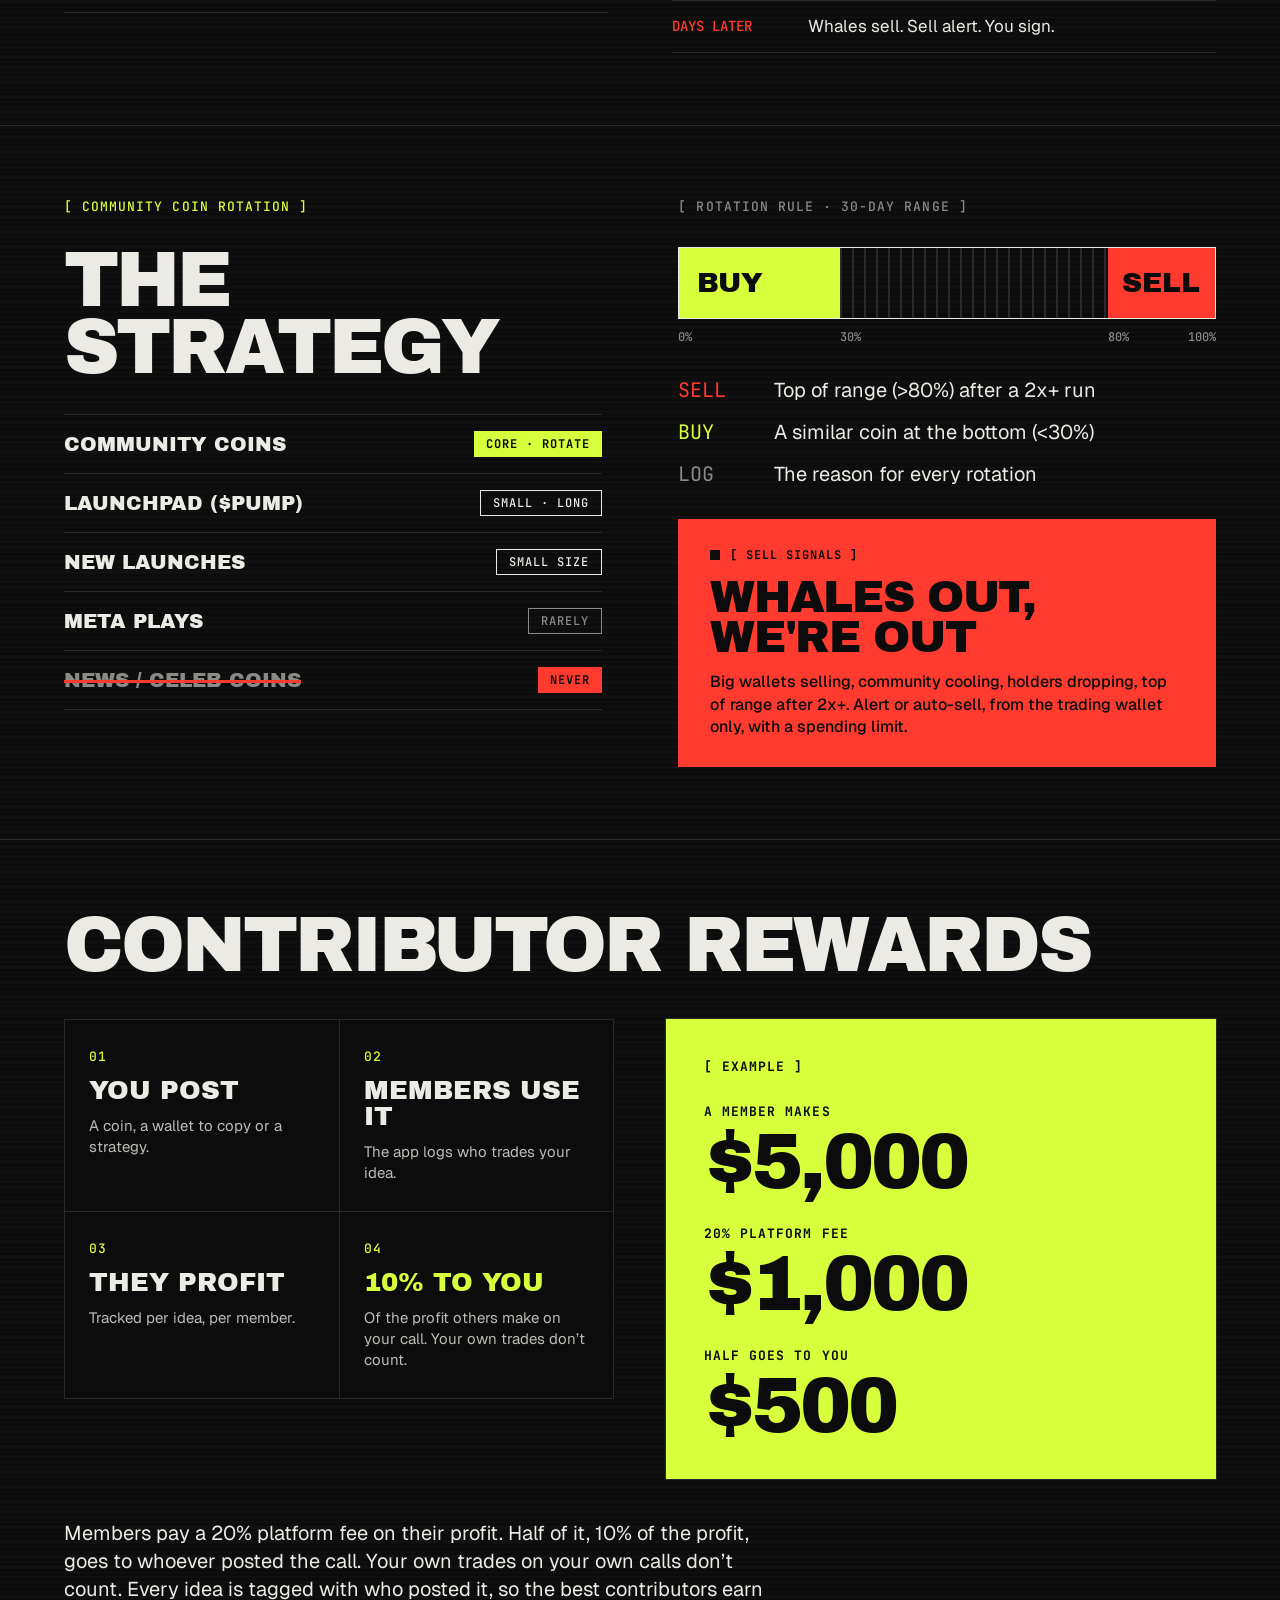
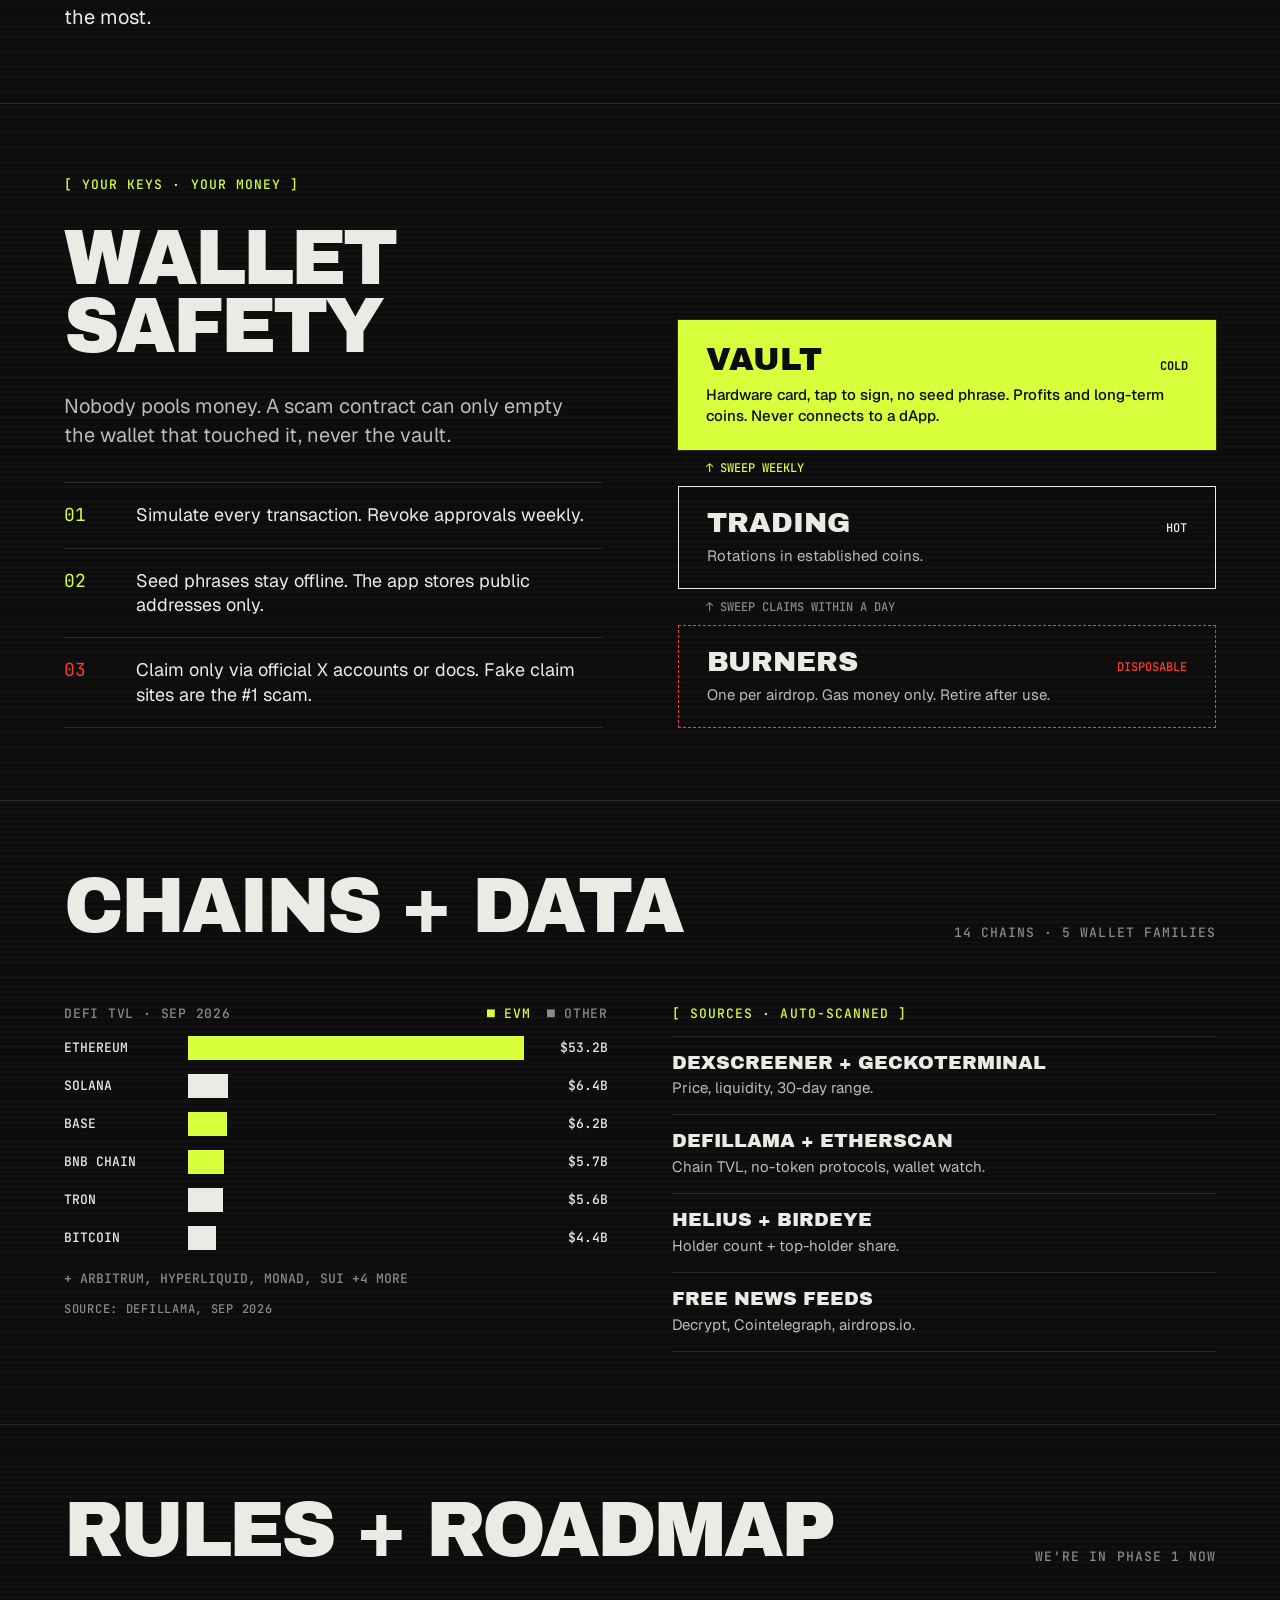
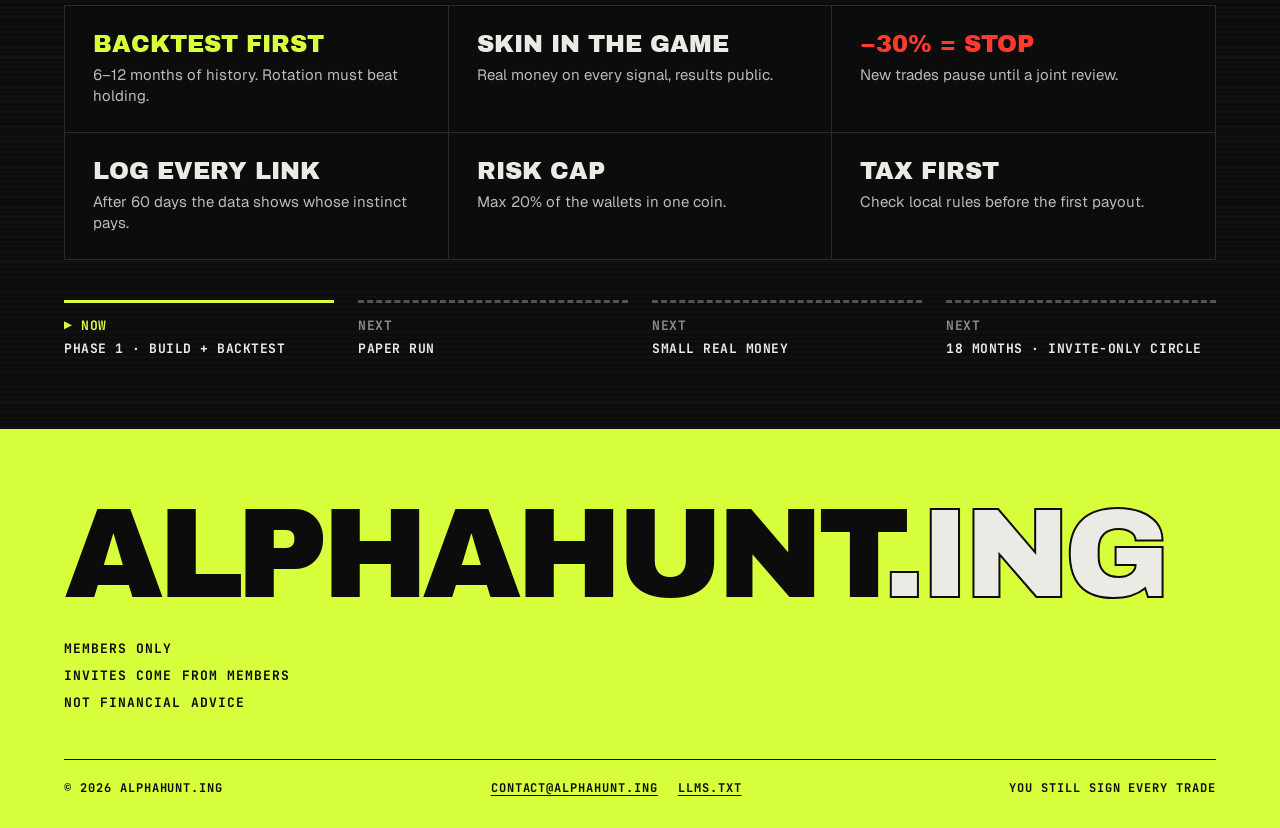
==== commit d84489fc: "Stand alone: no Factory Zero credit AlphaHunt is not presented as a Factory Zero venture: the footer" ====
--- a/index.html
+++ b/index.html
@@ -52,7 +52,6 @@
       "description": "A private, invite-only crypto intel circle. Members post links; each gets a scored verdict (act, watch or skip), every idea and trade is logged, members keep their own keys and sign every trade. Not financial advice.",
       "slogan": "Spot it early. Act on it every day.",
       "email": "contact@alphahunt.ing",
-      "parentOrganization": { "@type": "Organization", "name": "Factory Zero", "url": "https://factory0.ventures/" },
       "logo": {
         "@type": "ImageObject",
         "url": "https://alphahunt.ing/assets/icon-512.png",
@@ -346,7 +345,7 @@
     </ul>
   </div>
   <div class="foot__bot">
-    <span>© 2026 ALPHAHUNT.ING · A <a href="https://factory0.ventures">FACTORY ZERO</a> VENTURE</span>
+    <span>© 2026 ALPHAHUNT.ING</span>
     <span class="foot__links"><a href="mailto:contact@alphahunt.ing">CONTACT@ALPHAHUNT.ING</a><a href="/llms.txt">LLMS.TXT</a></span>
     <span>YOU STILL SIGN EVERY TRADE</span>
   </div>
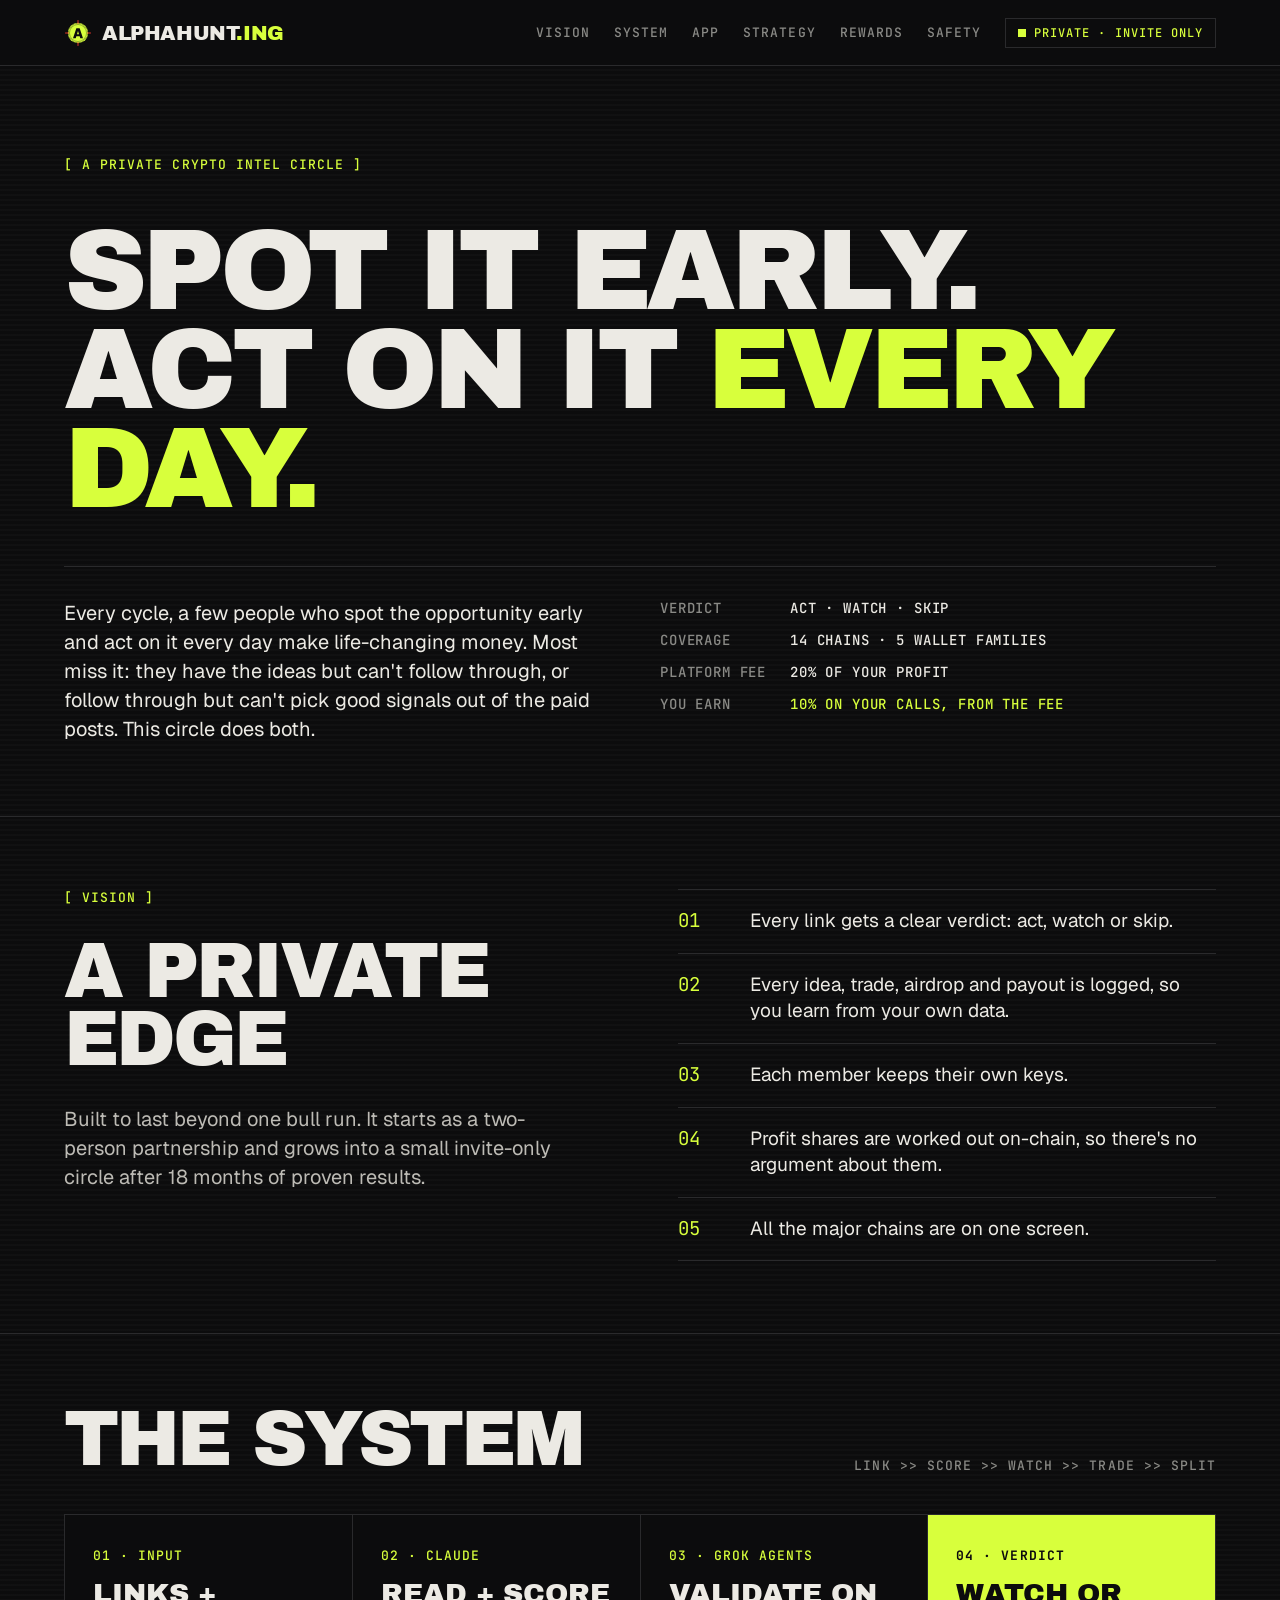
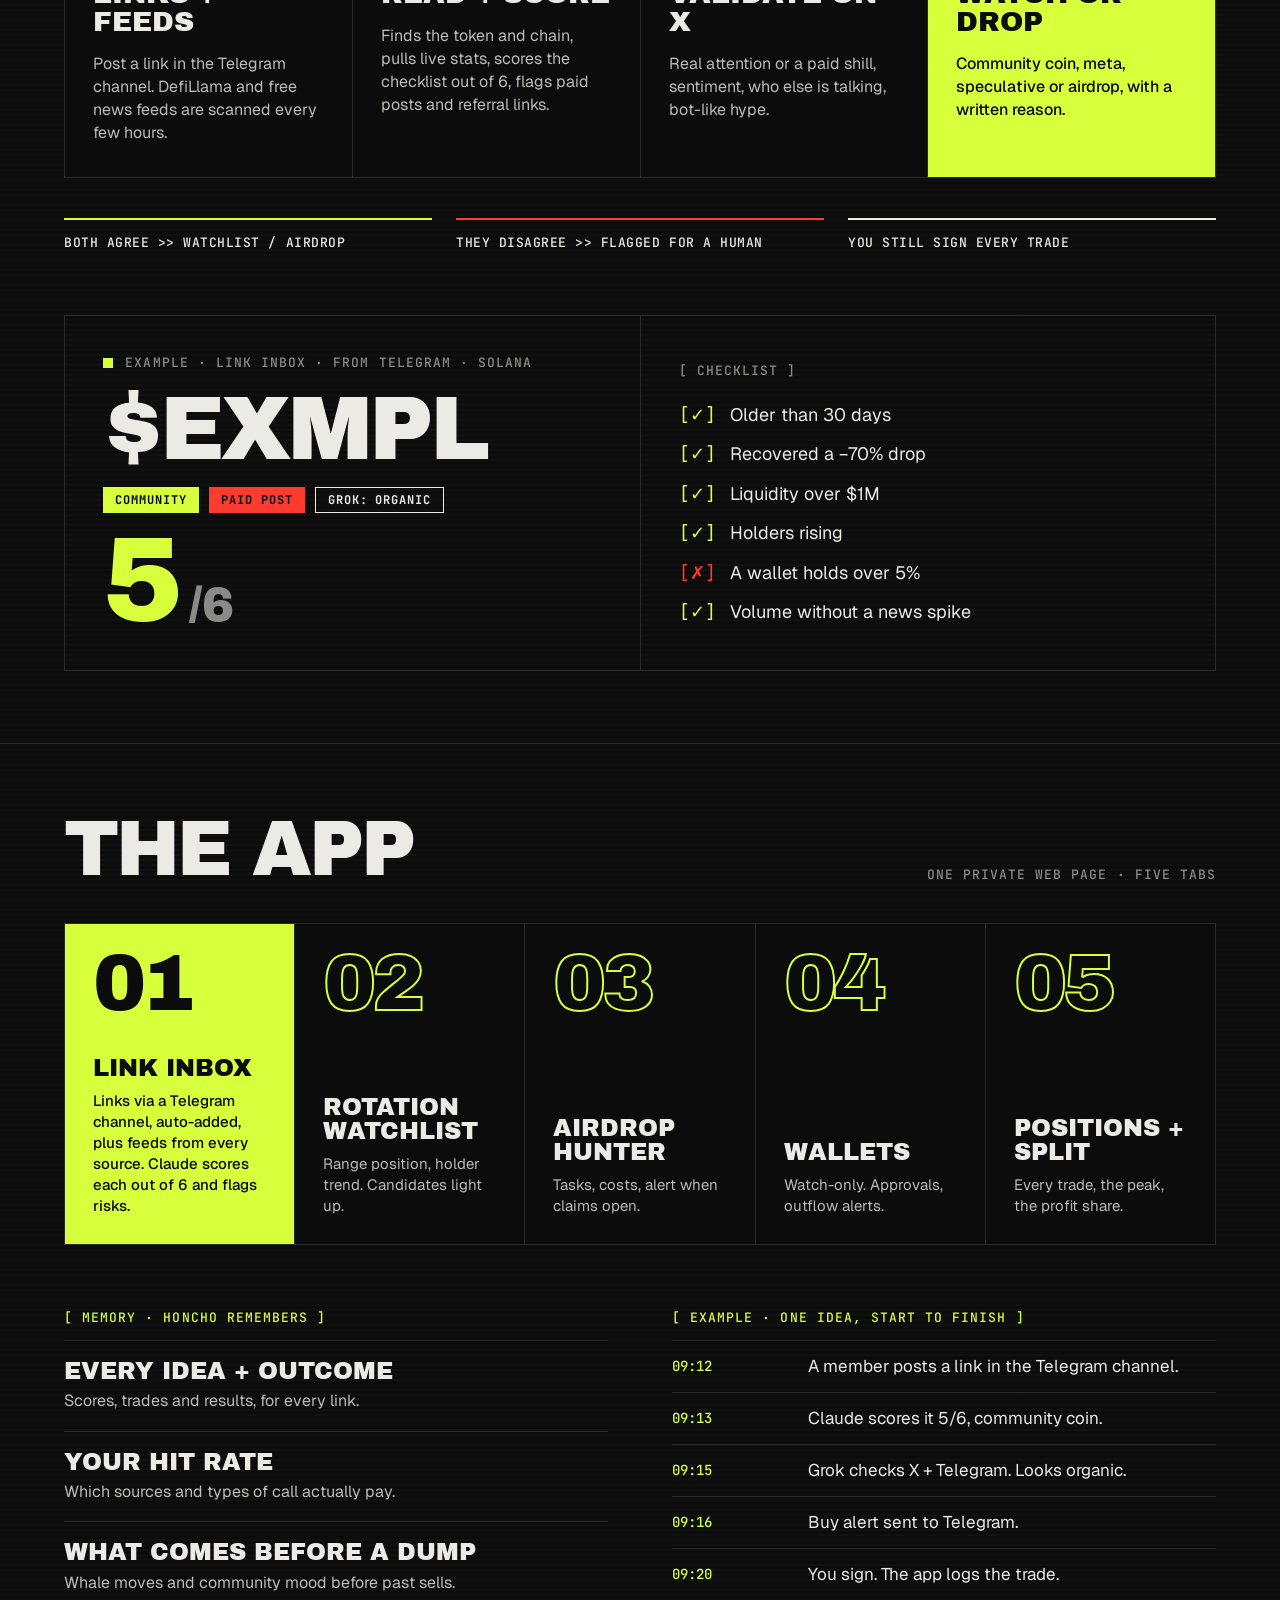
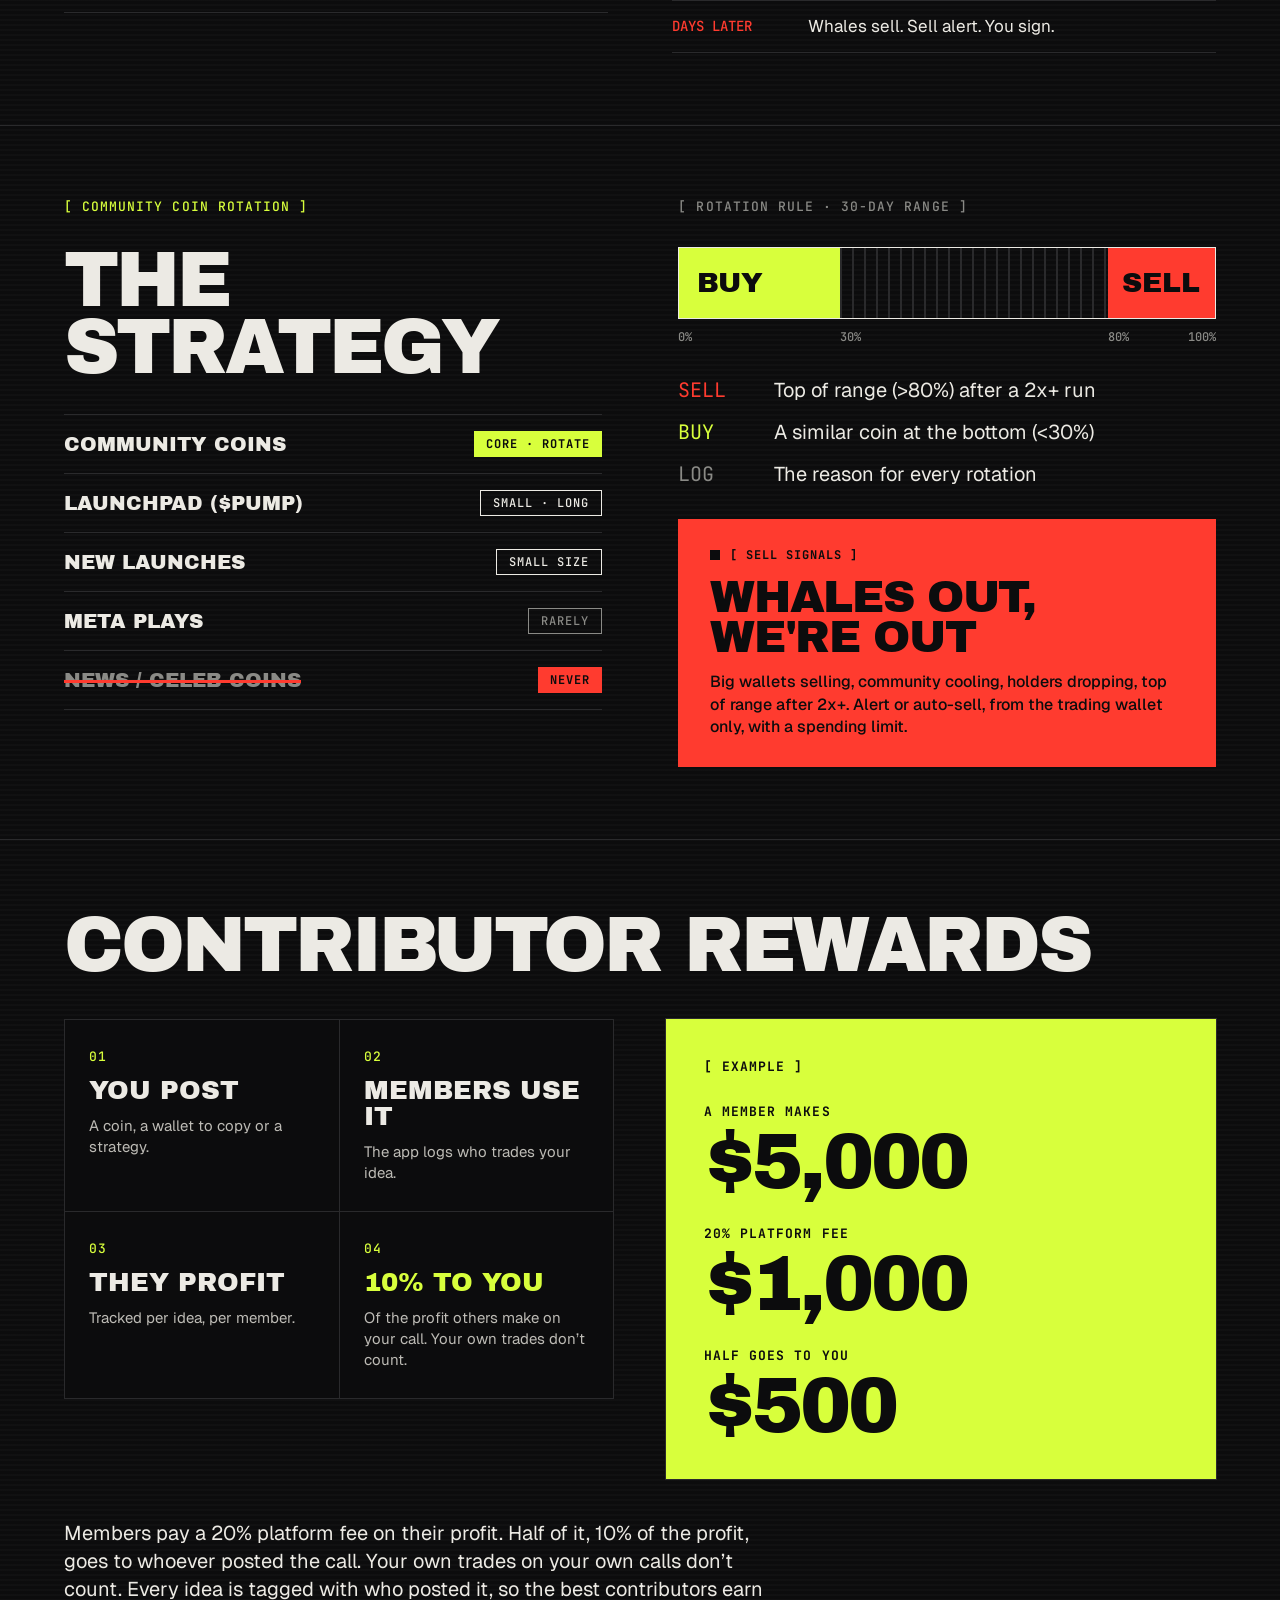
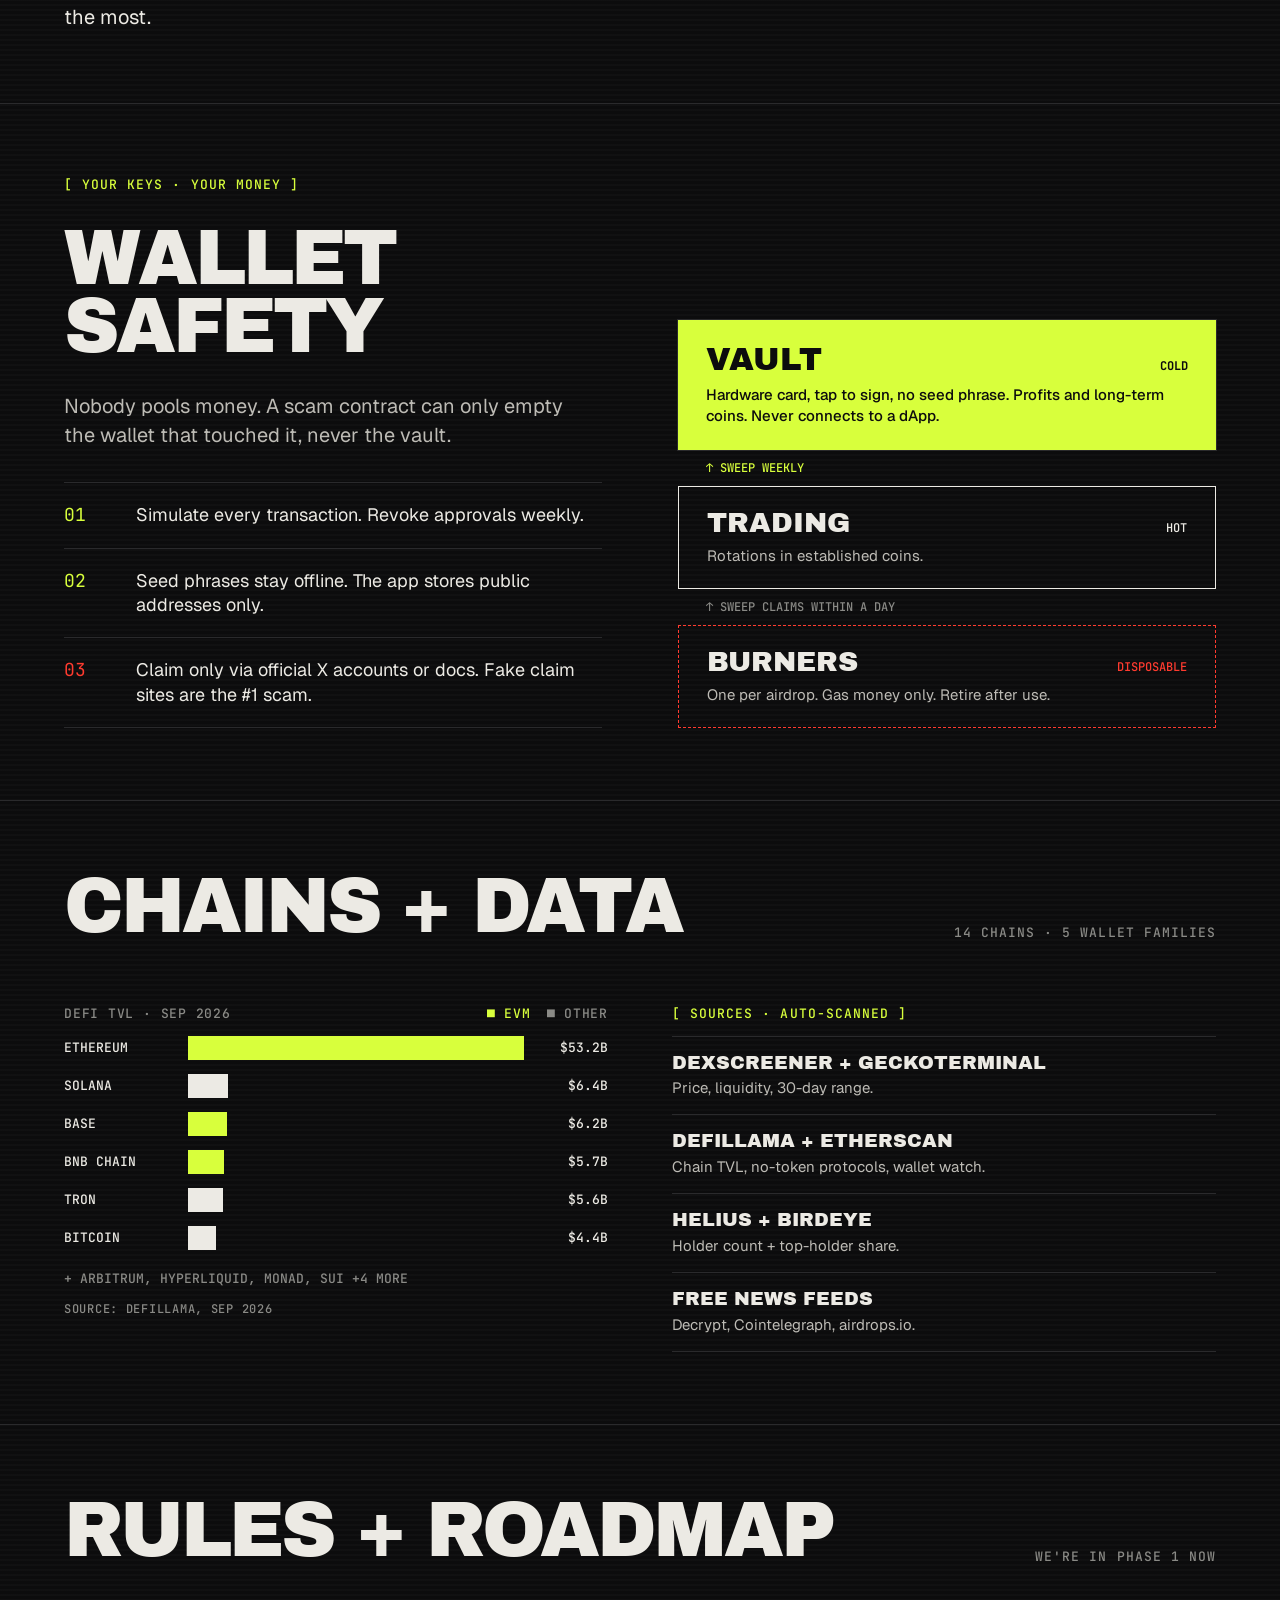
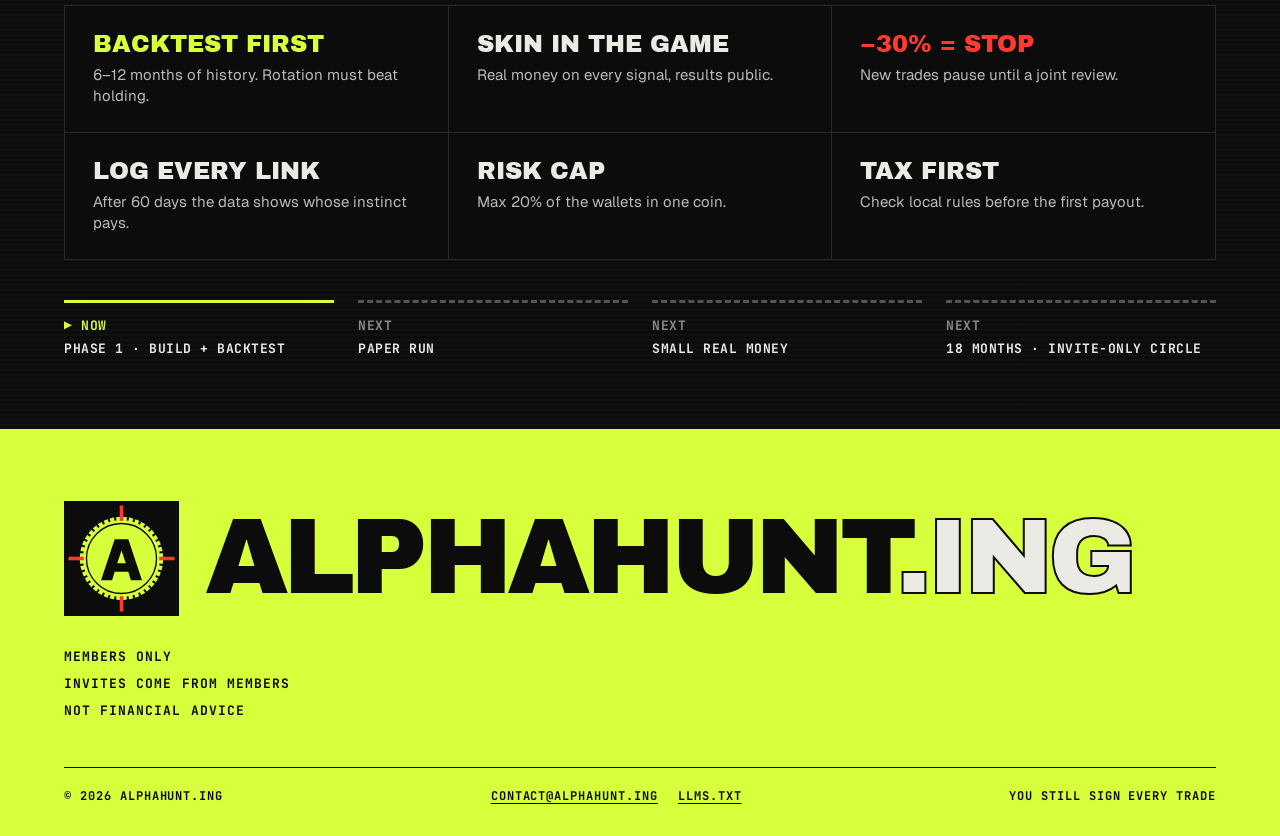
==== commit 67c7b902: "Footer wordmark on one line, and the coin mark in the header and footer On a phone the footer name b" ====
--- a/index.html
+++ b/index.html
@@ -79,7 +79,7 @@
 <div class="shell" id="top">
 
 <nav class="nav" aria-label="Primary">
-  <a class="brand" href="#top" aria-label="AlphaHunt.ing, back to top">AlphaHunt<span>.ing</span></a>
+  <a class="brand" href="#top" aria-label="AlphaHunt.ing, back to top"><img class="brand__mark" src="/assets/mark.svg" width="28" height="28" alt=""><span class="brand__name">AlphaHunt<span>.ing</span></span></a>
   <div class="nav__links">
     <a href="#vision">VISION</a>
     <a href="#system">SYSTEM</a>
@@ -337,7 +337,7 @@
 
 <footer class="foot">
   <div class="foot__top">
-    <p class="foot__word" aria-label="AlphaHunt.ing">AlphaHunt<span>.ing</span></p>
+    <div class="foot__brand"><img class="foot__mark" src="/assets/mark.svg" width="96" height="96" alt=""><p class="foot__word" aria-label="AlphaHunt.ing">AlphaHunt<span>.ing</span></p></div>
     <ul class="foot__meta">
       <li>MEMBERS ONLY</li>
       <li>INVITES COME FROM MEMBERS</li>
--- a/assets/alphahunt.css
+++ b/assets/alphahunt.css
@@ -58,8 +58,9 @@
 
 /* ------------------------------------------------------------------ nav */
 .nav { position: sticky; top: 0; z-index: 20; min-height: var(--nav-h); display: flex; justify-content: space-between; align-items: center; gap: 16px; padding: 14px var(--gutter); background: var(--ink); border-bottom: 1px solid var(--line); font: 500 13px var(--mono); letter-spacing: .08em; }
-.brand { font: 400 20px var(--display); letter-spacing: -.02em; text-transform: uppercase; color: var(--paper); white-space: nowrap; }
-.brand span { color: var(--lime); }
+.brand { display: inline-flex; align-items: center; gap: 10px; font: 400 20px var(--display); letter-spacing: -.02em; text-transform: uppercase; color: var(--paper); white-space: nowrap; }
+.brand__mark { width: 28px; height: 28px; flex: none; }
+.brand__name span { color: var(--lime); }
 .brand:hover { color: var(--paper); }
 .nav__links { display: flex; gap: 24px; flex-wrap: wrap; align-items: center; justify-content: flex-end; }
 .nav__links a, .menu__panel a { color: var(--muted); }
@@ -252,7 +253,10 @@
 /* ------------------------------------------------------------------ footer */
 .foot { background: var(--lime); color: var(--ink); padding: clamp(48px, 8vh, 88px) var(--gutter) 32px; display: flex; flex-direction: column; gap: 48px; }
 .foot__top { display: flex; justify-content: space-between; align-items: flex-end; gap: 32px; flex-wrap: wrap; }
-.foot__word { font: 400 clamp(56px, 10vw, 160px)/.84 var(--display); letter-spacing: -.05em; text-transform: uppercase; overflow-wrap: anywhere; }
+.foot__brand { display: flex; align-items: center; gap: clamp(12px, 2vw, 28px); min-width: 0; max-width: 100%; }
+.foot__mark { width: clamp(44px, 9vw, 128px); height: auto; flex: none; }
+/* One line at every width: the size follows the viewport instead of breaking inside the name. */
+.foot__word { font: 400 clamp(26px, 8.4vw, 150px)/.84 var(--display); letter-spacing: -.05em; text-transform: uppercase; white-space: nowrap; }
 .foot__word span { color: var(--paper); -webkit-text-stroke: 2px var(--ink); }
 .foot__meta { display: flex; flex-direction: column; gap: 10px; font: 700 13px var(--mono); letter-spacing: .08em; }
 .foot__meta strong { font-weight: 700; }
@@ -280,7 +284,7 @@
   .alert { padding: 24px; }
   .wallet { padding: 20px 22px; }
   .sweep { padding: 10px 22px; }
-  .foot__word { font-size: clamp(40px, 12.5vw, 56px); }
+  .foot__word { font-size: 8.4vw; }
 }
 
 /* ------------------------------------------------------------------ motion */
